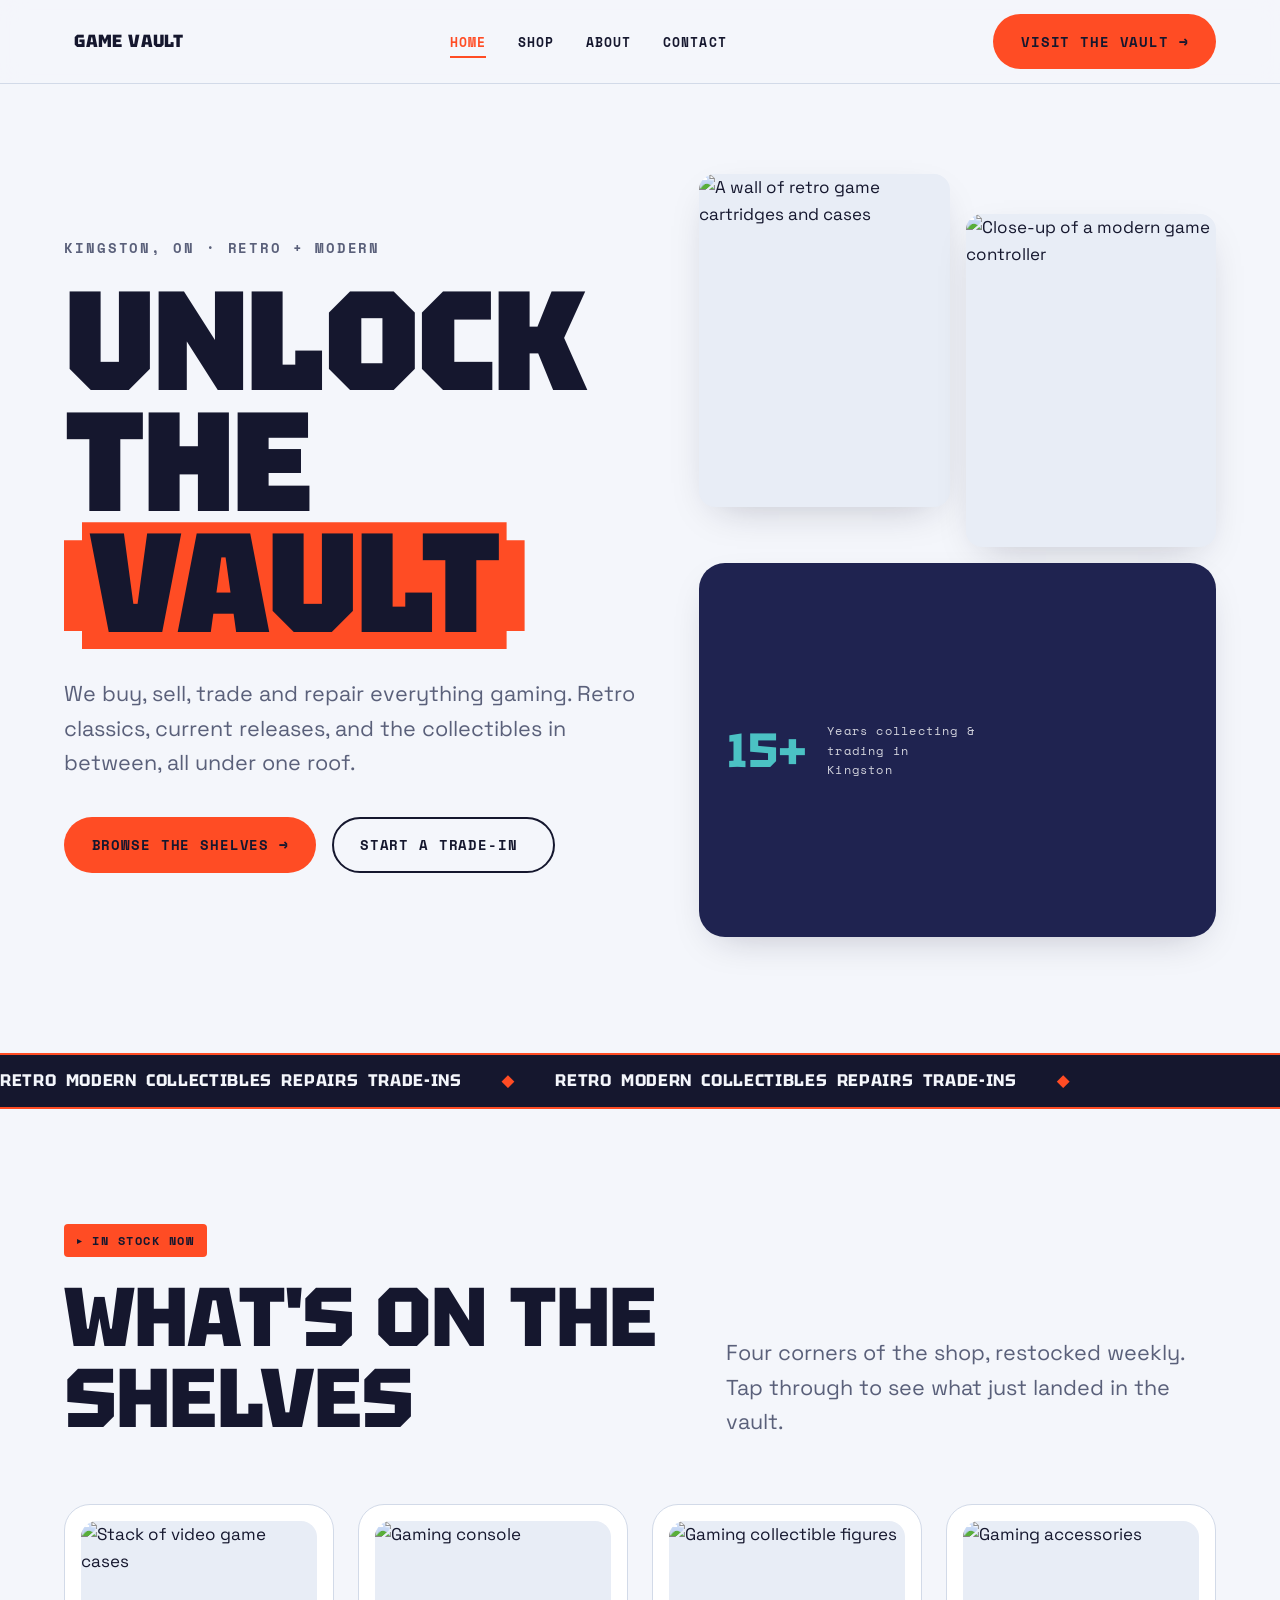
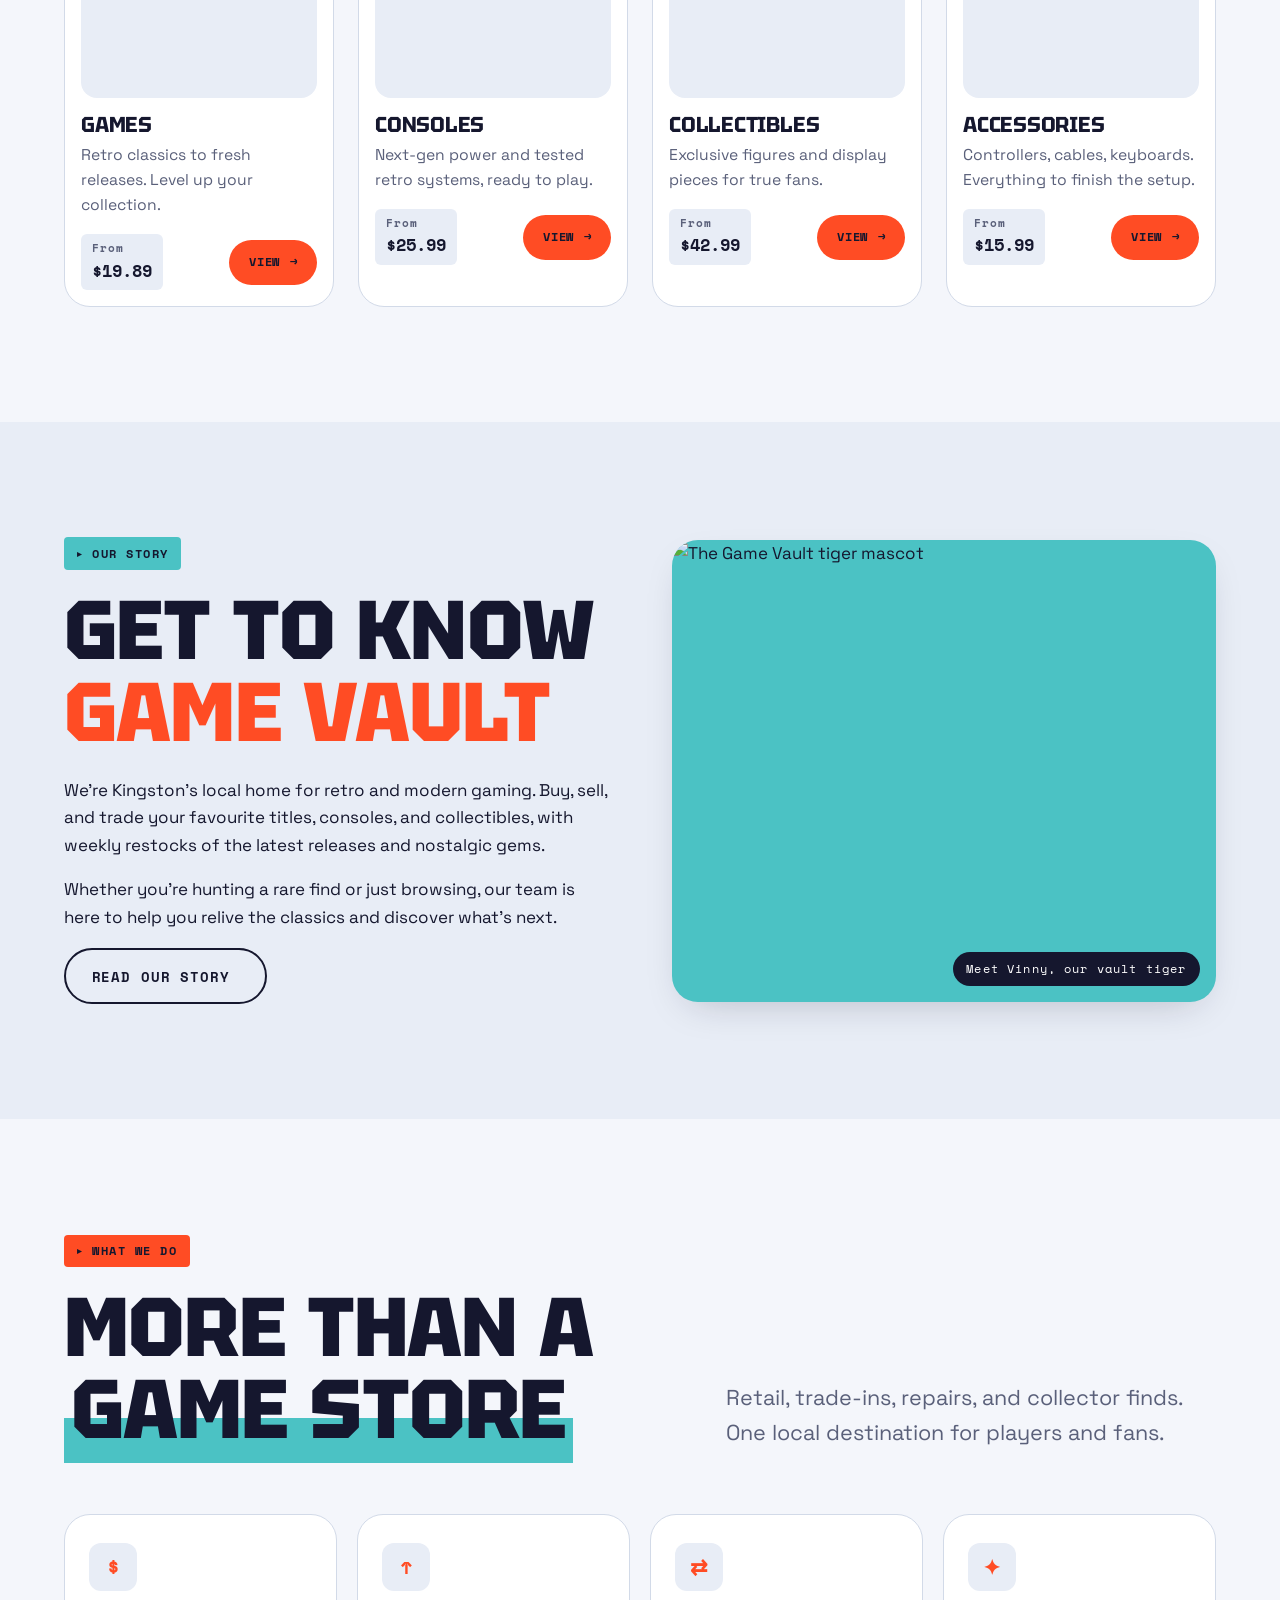
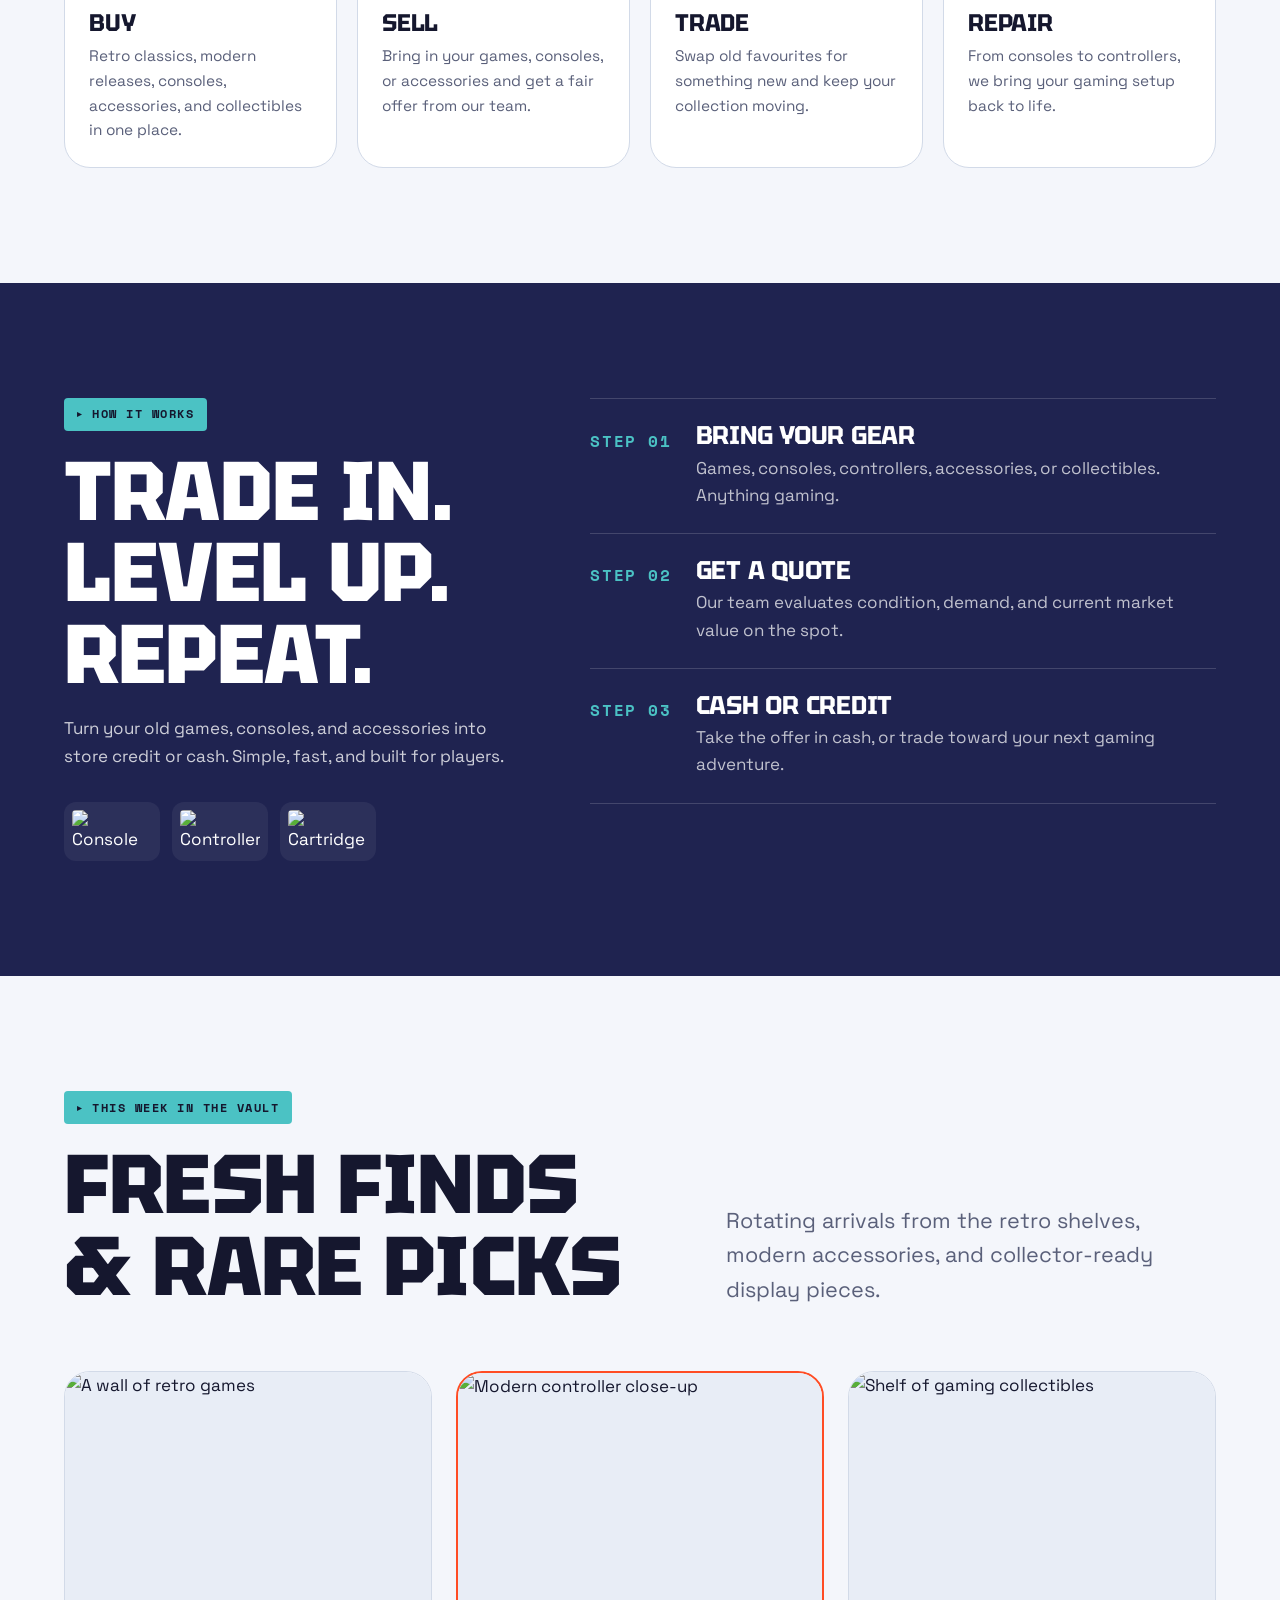
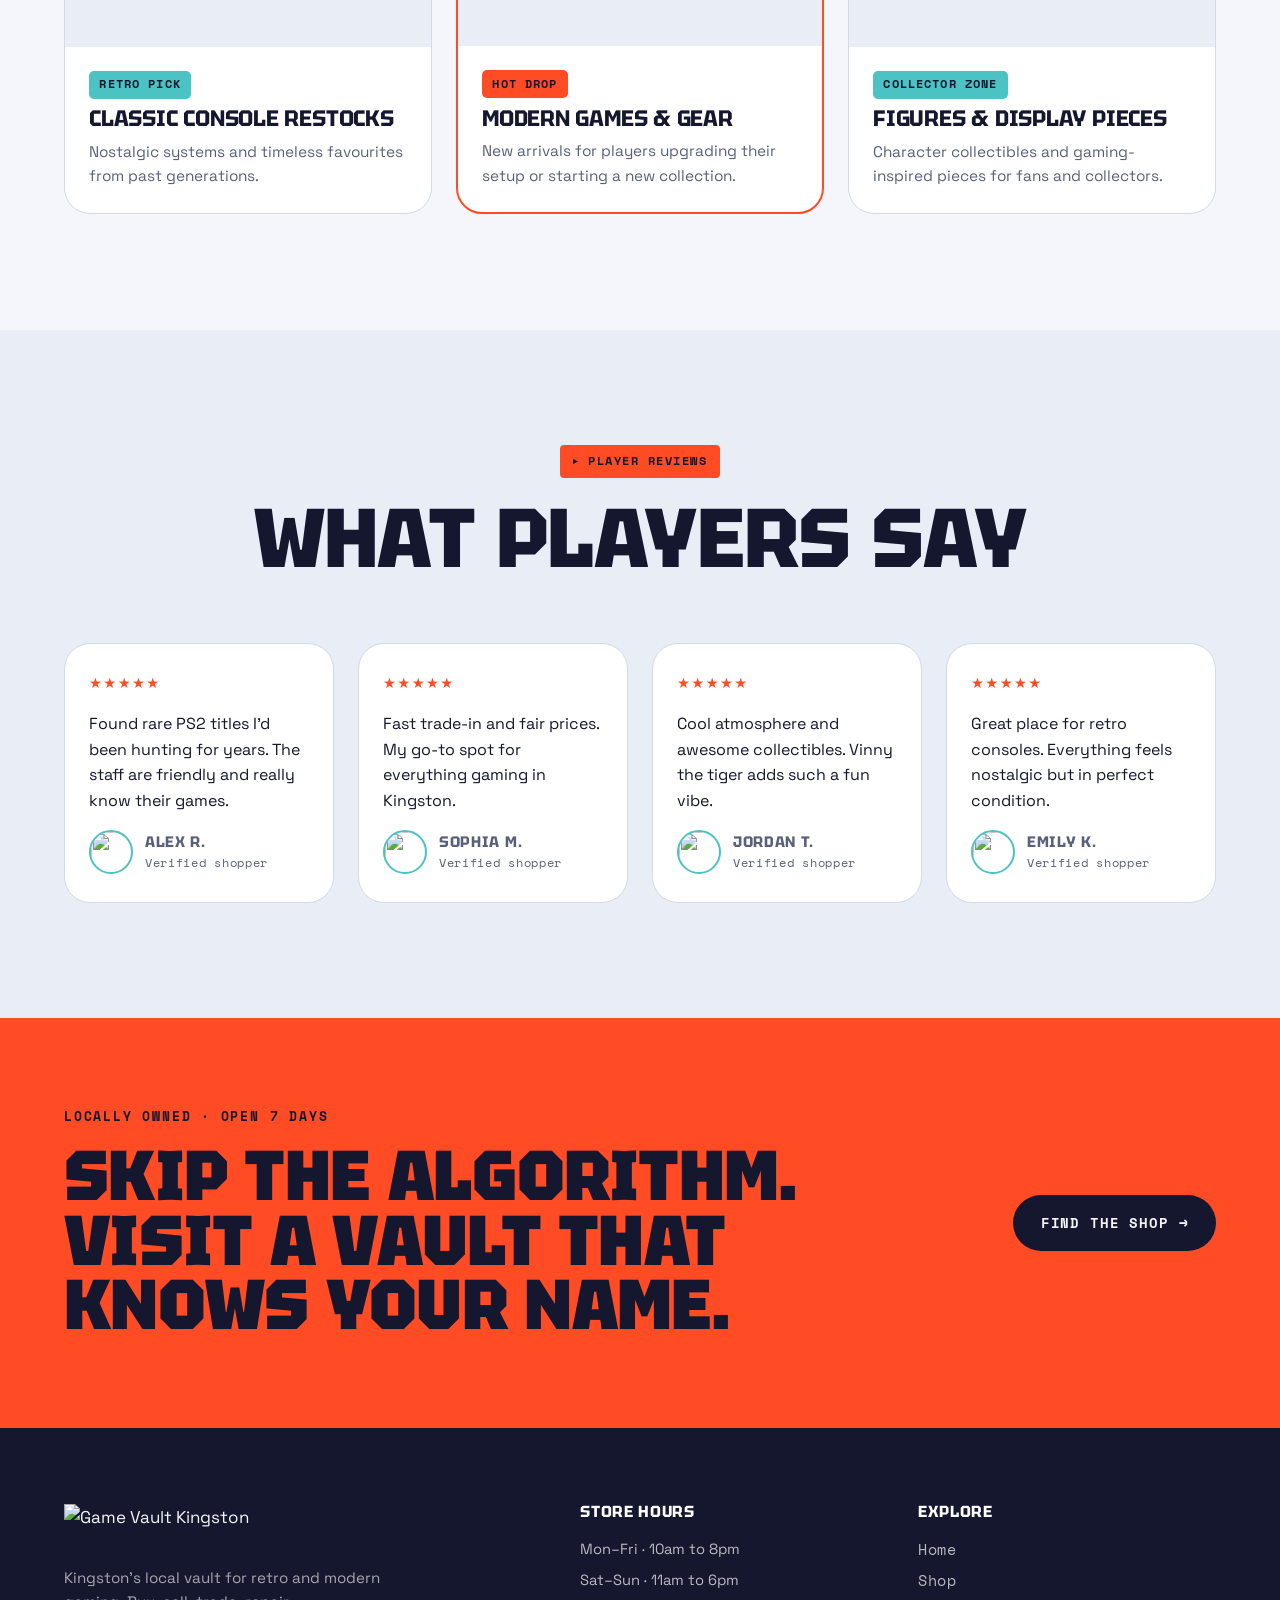
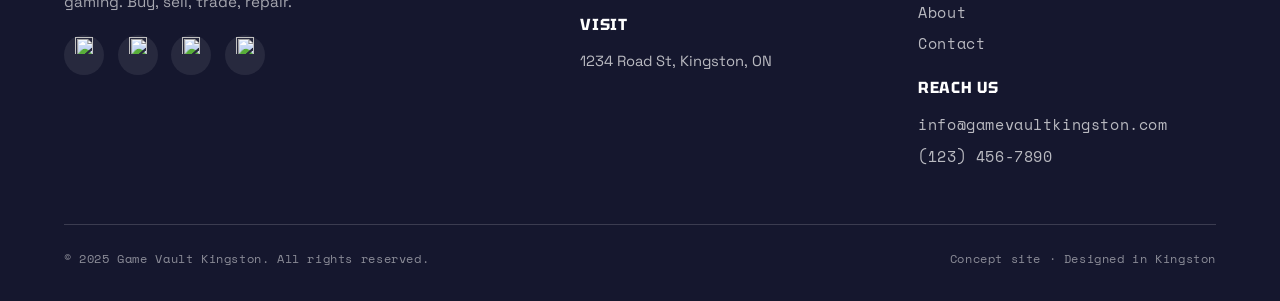
==== index.html @ c0db1a30 "Add files via upload" ====
<!DOCTYPE html>
<html lang="en">

<head>
  <meta charset="UTF-8">
  <meta name="viewport" content="width=device-width, initial-scale=1.0">
  <title>Game Vault Kingston — Buy, Sell, Trade & Repair Games</title>
  <meta name="description" content="Kingston's local vault for retro and modern gaming. Buy, sell, trade and repair games, consoles, accessories and collectibles.">
  <link rel="stylesheet" href="css/styles.css">
</head>

<body>
  <a class="skip-link" href="#main">Skip to content</a>

  <!-- ============================ HEADER ============================ -->
  <header class="site-header">
    <div class="shell site-header__inner">
      <a class="brand" href="index.html" aria-label="Game Vault Kingston home">
        <img src="img/logo-dark.png" alt="">
        <span class="brand__type">Game Vault</span>
      </a>

      <nav class="nav" id="nav-menu" aria-label="Primary">
        <ul>
          <li><a href="index.html" aria-current="page">Home</a></li>
          <li><a href="shop.html">Shop</a></li>
          <li><a href="about.html">About</a></li>
          <li><a href="contact.html">Contact</a></li>
        </ul>
      </nav>

      <a href="shop.html" class="btn header-cta">Visit the vault</a>

      <button class="menu-btn" id="menu-btn" aria-expanded="false" aria-controls="nav-menu" aria-label="Open menu">
        <span></span><span></span><span></span>
      </button>
    </div>
  </header>

  <main id="main">
    <!-- ============================ HERO ============================ -->
    <section class="hero">
      <div class="shell hero__grid">
        <div class="hero__copy">
          <p class="hero__eyebrow">Kingston, ON · Retro + Modern</p>
          <h1>
            Unlock the
            <span class="line2"><span class="hero__vault">Vault</span></span>
          </h1>
          <p class="lede">We buy, sell, trade and repair everything gaming. Retro classics, current releases, and the collectibles in between, all under one roof.</p>
          <div class="hero__actions">
            <a href="shop.html" class="btn">Browse the shelves</a>
            <a href="#trade" class="btn btn--ghost">Start a trade-in</a>
          </div>
        </div>

        <div class="hero__art">
          <figure><img src="img/hero-1.jpg" alt="A wall of retro game cartridges and cases"></figure>
          <figure><img src="img/hero-2.jpg" alt="Close-up of a modern game controller"></figure>
          <figure class="stat">
            <b>15+</b>
            <span>Years collecting &amp; trading in Kingston</span>
          </figure>
        </div>
      </div>
    </section>

    <!-- ============================ RIBBON ============================ -->
    <div class="ribbon" aria-hidden="true">
      <div class="ribbon__track">
        <span>Retro&nbsp;&nbsp;Modern&nbsp;&nbsp;Collectibles&nbsp;&nbsp;Repairs&nbsp;&nbsp;Trade-ins</span>
        <span>Retro&nbsp;&nbsp;Modern&nbsp;&nbsp;Collectibles&nbsp;&nbsp;Repairs&nbsp;&nbsp;Trade-ins</span>
      </div>
    </div>

    <!-- ============================ PRODUCTS ============================ -->
    <section class="section">
      <div class="shell">
        <div class="sec-head sec-head--split reveal">
          <div>
            <span class="tag">In stock now</span>
            <h2>What's on the shelves</h2>
          </div>
          <p class="lede">Four corners of the shop, restocked weekly. Tap through to see what just landed in the vault.</p>
        </div>

        <div class="product-grid">
          <article class="card reveal">
            <div class="card__media"><img src="img/product-1.jpg" alt="Stack of video game cases"></div>
            <h3>Games</h3>
            <p>Retro classics to fresh releases. Level up your collection.</p>
            <div class="card__foot">
              <span class="price"><span class="from">From</span>$19.89</span>
              <a href="shop.html" class="btn">View</a>
            </div>
          </article>

          <article class="card reveal">
            <div class="card__media"><img src="img/product-2.jpg" alt="Gaming console"></div>
            <h3>Consoles</h3>
            <p>Next-gen power and tested retro systems, ready to play.</p>
            <div class="card__foot">
              <span class="price"><span class="from">From</span>$25.99</span>
              <a href="shop.html" class="btn">View</a>
            </div>
          </article>

          <article class="card reveal">
            <div class="card__media"><img src="img/product-3.jpg" alt="Gaming collectible figures"></div>
            <h3>Collectibles</h3>
            <p>Exclusive figures and display pieces for true fans.</p>
            <div class="card__foot">
              <span class="price"><span class="from">From</span>$42.99</span>
              <a href="shop.html" class="btn">View</a>
            </div>
          </article>

          <article class="card reveal">
            <div class="card__media"><img src="img/product-4.jpg" alt="Gaming accessories"></div>
            <h3>Accessories</h3>
            <p>Controllers, cables, keyboards. Everything to finish the setup.</p>
            <div class="card__foot">
              <span class="price"><span class="from">From</span>$15.99</span>
              <a href="shop.html" class="btn">View</a>
            </div>
          </article>
        </div>
      </div>
    </section>

    <!-- ============================ ABOUT ============================ -->
    <section class="section section--paper2">
      <div class="shell about__grid">
        <div class="about__body reveal">
          <span class="tag tag--cyan">Our story</span>
          <h2>Get to know <span class="accent">Game Vault</span></h2>
          <p>We're Kingston's local home for retro and modern gaming. Buy, sell, and trade your favourite titles, consoles, and collectibles, with weekly restocks of the latest releases and nostalgic gems.</p>
          <p>Whether you're hunting a rare find or just browsing, our team is here to help you relive the classics and discover what's next.</p>
          <a href="about.html" class="btn btn--ghost">Read our story</a>
        </div>
        <figure class="about__media reveal">
          <img src="img/mascot.jpg" alt="The Game Vault tiger mascot">
          <figcaption class="about__badge">Meet Vinny, our vault tiger</figcaption>
        </figure>
      </div>
    </section>

    <!-- ============================ SERVICES ============================ -->
    <section class="section">
      <div class="shell">
        <div class="sec-head sec-head--split reveal">
          <div>
            <span class="tag">What we do</span>
            <h2>More than a <span class="mark">game store</span></h2>
          </div>
          <p class="lede">Retail, trade-ins, repairs, and collector finds. One local destination for players and fans.</p>
        </div>

        <div class="svc-grid">
          <article class="svc reveal"><div class="svc__mark">$</div><h3>Buy</h3><p>Retro classics, modern releases, consoles, accessories, and collectibles in one place.</p></article>
          <article class="svc reveal"><div class="svc__mark">↑</div><h3>Sell</h3><p>Bring in your games, consoles, or accessories and get a fair offer from our team.</p></article>
          <article class="svc reveal"><div class="svc__mark">⇄</div><h3>Trade</h3><p>Swap old favourites for something new and keep your collection moving.</p></article>
          <article class="svc reveal"><div class="svc__mark">✦</div><h3>Repair</h3><p>From consoles to controllers, we bring your gaming setup back to life.</p></article>
        </div>
      </div>
    </section>

    <!-- ============================ TRADE-IN PROCESS ============================ -->
    <section class="section process on-dark" id="trade">
      <div class="shell process__grid">
        <div class="process__intro reveal">
          <span class="tag">How it works</span>
          <h2>Trade in. Level up. Repeat.</h2>
          <p>Turn your old games, consoles, and accessories into store credit or cash. Simple, fast, and built for players.</p>
          <div class="process__visual">
            <img src="img/icon-console.png" alt="Console">
            <img src="img/icon-controller.png" alt="Controller">
            <img src="img/icon-cartridge.png" alt="Cartridge">
          </div>
        </div>

        <ol class="steps reveal">
          <li class="step"><span class="step__no">STEP 01</span><div><h3>Bring your gear</h3><p>Games, consoles, controllers, accessories, or collectibles. Anything gaming.</p></div></li>
          <li class="step"><span class="step__no">STEP 02</span><div><h3>Get a quote</h3><p>Our team evaluates condition, demand, and current market value on the spot.</p></div></li>
          <li class="step"><span class="step__no">STEP 03</span><div><h3>Cash or credit</h3><p>Take the offer in cash, or trade toward your next gaming adventure.</p></div></li>
        </ol>
      </div>
    </section>

    <!-- ============================ VAULT DROPS ============================ -->
    <section class="section">
      <div class="shell">
        <div class="sec-head sec-head--split reveal">
          <div>
            <span class="tag tag--cyan">This week in the vault</span>
            <h2>Fresh finds &amp; rare picks</h2>
          </div>
          <p class="lede">Rotating arrivals from the retro shelves, modern accessories, and collector-ready display pieces.</p>
        </div>

        <div class="drops">
          <article class="drop reveal">
            <div class="drop__media"><img src="img/drop-retro.jpg" alt="A wall of retro games"></div>
            <div class="drop__body"><span class="drop__label">Retro pick</span><h3>Classic console restocks</h3><p>Nostalgic systems and timeless favourites from past generations.</p></div>
          </article>
          <article class="drop drop--featured reveal">
            <div class="drop__media"><img src="img/drop-modern.jpg" alt="Modern controller close-up"></div>
            <div class="drop__body"><span class="drop__label">Hot drop</span><h3>Modern games &amp; gear</h3><p>New arrivals for players upgrading their setup or starting a new collection.</p></div>
          </article>
          <article class="drop reveal">
            <div class="drop__media"><img src="img/drop-collect.jpg" alt="Shelf of gaming collectibles"></div>
            <div class="drop__body"><span class="drop__label">Collector zone</span><h3>Figures &amp; display pieces</h3><p>Character collectibles and gaming-inspired pieces for fans and collectors.</p></div>
          </article>
        </div>
      </div>
    </section>

    <!-- ============================ TESTIMONIALS ============================ -->
    <section class="section section--paper2">
      <div class="shell">
        <div class="sec-head sec-head--center reveal">
          <span class="tag">Player reviews</span>
          <h2>What players say</h2>
        </div>

        <div class="quotes">
          <figure class="quote reveal">
            <div class="quote__stars" aria-label="5 out of 5 stars">★★★★★</div>
            <p>Found rare PS2 titles I'd been hunting for years. The staff are friendly and really know their games.</p>
            <figcaption class="quote__who"><img src="img/testimonials/testimonial-1.jpg" alt=""><span><b>Alex R.</b><span>Verified shopper</span></span></figcaption>
          </figure>
          <figure class="quote reveal">
            <div class="quote__stars" aria-label="5 out of 5 stars">★★★★★</div>
            <p>Fast trade-in and fair prices. My go-to spot for everything gaming in Kingston.</p>
            <figcaption class="quote__who"><img src="img/testimonials/testimonial-2.jpg" alt=""><span><b>Sophia M.</b><span>Verified shopper</span></span></figcaption>
          </figure>
          <figure class="quote reveal">
            <div class="quote__stars" aria-label="5 out of 5 stars">★★★★★</div>
            <p>Cool atmosphere and awesome collectibles. Vinny the tiger adds such a fun vibe.</p>
            <figcaption class="quote__who"><img src="img/testimonials/testimonial-3.jpg" alt=""><span><b>Jordan T.</b><span>Verified shopper</span></span></figcaption>
          </figure>
          <figure class="quote reveal">
            <div class="quote__stars" aria-label="5 out of 5 stars">★★★★★</div>
            <p>Great place for retro consoles. Everything feels nostalgic but in perfect condition.</p>
            <figcaption class="quote__who"><img src="img/testimonials/testimonial-4.jpg" alt=""><span><b>Emily K.</b><span>Verified shopper</span></span></figcaption>
          </figure>
        </div>
      </div>
    </section>

    <!-- ============================ CTA BAND ============================ -->
    <section class="cta-band">
      <div class="shell cta-band__inner reveal">
        <div>
          <p class="cta-band__meta">Locally owned · Open 7 days</p>
          <h2>Skip the algorithm. Visit a vault that knows your name.</h2>
        </div>
        <a href="contact.html" class="btn">Find the shop</a>
      </div>
    </section>
  </main>

  <!-- ============================ FOOTER ============================ -->
  <footer class="site-footer">
    <div class="shell">
      <div class="footer-grid">
        <div class="footer-brand">
          <img src="img/logo.png" alt="Game Vault Kingston">
          <p>Kingston's local vault for retro and modern gaming. Buy, sell, trade, repair.</p>
          <div class="socials">
            <a href="#" aria-label="WhatsApp"><img src="img/social media icons/social-icon-phone.png" alt=""></a>
            <a href="#" aria-label="Facebook"><img src="img/social media icons/social-icon-facebook.png" alt=""></a>
            <a href="#" aria-label="Instagram"><img src="img/social media icons/social-icon-instagram.png" alt=""></a>
            <a href="#" aria-label="Reddit"><img src="img/social media icons/social-icon-reddit.png" alt=""></a>
          </div>
        </div>

        <div class="footer-col">
          <h3>Store hours</h3>
          <p>Mon–Fri · 10am to 8pm</p>
          <p>Sat–Sun · 11am to 6pm</p>
          <h3 style="margin-top:1.5rem;">Visit</h3>
          <p>1234 Road St, Kingston, ON</p>
        </div>

        <div class="footer-col">
          <h3>Explore</h3>
          <a href="index.html">Home</a>
          <a href="shop.html">Shop</a>
          <a href="about.html">About</a>
          <a href="contact.html">Contact</a>
          <h3 style="margin-top:1.5rem;">Reach us</h3>
          <a href="mailto:info@gamevaultkingston.com">info@gamevaultkingston.com</a>
          <a href="tel:+11234567890">(123) 456-7890</a>
        </div>
      </div>

      <div class="footer-base">
        <span>© 2025 Game Vault Kingston. All rights reserved.</span>
        <span>Concept site · Designed in Kingston</span>
      </div>
    </div>
  </footer>

  <script src="js/main.js"></script>
</body>

</html>
---- css/styles.css ----
/* ============================================================
   GAME VAULT KINGSTON — Standardized Stylesheet
   Light "vault" system: bright canvas, bold brand blocks.
   Display: Tektur | Body: Space Grotesk | Data/tags: Space Mono
   ============================================================ */

@import url('https://fonts.googleapis.com/css2?family=Tektur:wght@500;600;700;800;900&family=Space+Grotesk:wght@400;500;600;700&family=Space+Mono:wght@400;700&display=swap');

/* ============================================================
   1. DESIGN TOKENS
   ============================================================ */
:root {
  /* Brand palette (light system) */
  --paper:    #F4F6FB;  /* page background, bright cool white  */
  --paper-2:  #E8EDF6;  /* alternating sections / soft cards   */
  --card:     #FFFFFF;  /* raised surfaces                     */
  --ink:      #15172E;  /* body text, near-black navy          */
  --navy:     #1F2350;  /* brand dark blue, bold blocks/footer */
  --orange:   #FF4C24;  /* brand orange, primary energy/CTA    */
  --orange-d: #E63E18;  /* orange pressed/hover                */
  --cyan:     #4BC2C4;  /* brand cyan, secondary accent        */
  --white:    #FFFFFF;
  --line:     #D2DAE8;  /* hairlines on light                  */
  --line-dk:  rgba(255,255,255,.16); /* hairlines on dark      */
  --muted:    #5A607A;  /* secondary text on light             */

  /* Type */
  --font-display: 'Tektur', system-ui, sans-serif;
  --font-body:    'Space Grotesk', system-ui, sans-serif;
  --font-mono:    'Space Mono', ui-monospace, monospace;

  /* Fluid type scale */
  --fs-hero:  clamp(3.2rem, 11vw, 9.5rem);
  --fs-h2:    clamp(2.4rem, 6.5vw, 5.5rem);
  --fs-h3:    clamp(1.35rem, 2.4vw, 2rem);
  --fs-body:  clamp(1rem, 0.5vw + 0.9rem, 1.0625rem);
  --fs-lead:  clamp(1.05rem, 1vw + 0.85rem, 1.35rem);
  --fs-tag:   0.78rem;

  /* Spacing + shape */
  --shell:    1320px;
  --gut:      clamp(1.25rem, 5vw, 4rem);
  --sec-y:    clamp(4.5rem, 9vw, 9rem);
  --r:        16px;
  --r-lg:     26px;
  --r-pill:   999px;

  /* Pixel-stepped corner: the brand "vault notch" signature */
  --notch:    18px;
  --pixel-clip: polygon(
      0 var(--notch), var(--notch) var(--notch), var(--notch) 0,
      calc(100% - var(--notch)) 0, calc(100% - var(--notch)) var(--notch), 100% var(--notch),
      100% calc(100% - var(--notch)), calc(100% - var(--notch)) calc(100% - var(--notch)),
      calc(100% - var(--notch)) 100%, var(--notch) 100%, var(--notch) calc(100% - var(--notch)),
      0 calc(100% - var(--notch)));

  --shadow:   0 14px 40px -18px rgba(21,23,46,.28);
  --shadow-hi:0 26px 60px -22px rgba(21,23,46,.38);
  --ease:     cubic-bezier(.2,.7,.2,1);
}

/* ============================================================
   2. RESET + BASE
   ============================================================ */
*,*::before,*::after { box-sizing: border-box; margin: 0; padding: 0; }

html { scroll-behavior: smooth; -webkit-text-size-adjust: 100%; }

body {
  font-family: var(--font-body);
  background: var(--paper);
  color: var(--ink);
  line-height: 1.6;
  font-size: var(--fs-body);
  -webkit-font-smoothing: antialiased;
  overflow-x: hidden;
}

img { max-width: 100%; height: auto; display: block; }

a { color: inherit; text-decoration: none; }

h1,h2,h3,h4 {
  font-family: var(--font-display);
  line-height: 0.98;
  letter-spacing: -0.01em;
  text-transform: uppercase;
  color: var(--ink);
}

ul { list-style: none; }

::selection { background: var(--orange); color: var(--white); }

/* ============================================================
   3. ACCESSIBILITY
   ============================================================ */
:focus-visible {
  outline: 3px solid var(--orange);
  outline-offset: 3px;
  border-radius: 4px;
}

.skip-link {
  position: absolute;
  left: 1rem; top: -100px;
  background: var(--ink);
  color: var(--white);
  padding: .75rem 1.25rem;
  border-radius: var(--r-pill);
  font-family: var(--font-mono);
  font-size: .8rem;
  z-index: 2000;
  transition: top .2s var(--ease);
}
.skip-link:focus { top: 1rem; }

.sr-only {
  position: absolute; width: 1px; height: 1px;
  padding: 0; margin: -1px; overflow: hidden;
  clip: rect(0,0,0,0); white-space: nowrap; border: 0;
}

@media (prefers-reduced-motion: reduce) {
  *,*::before,*::after {
    animation-duration: .001ms !important;
    animation-iteration-count: 1 !important;
    transition-duration: .001ms !important;
    scroll-behavior: auto !important;
  }
}

/* ============================================================
   4. LAYOUT PRIMITIVES
   ============================================================ */
.shell {
  width: 100%;
  max-width: var(--shell);
  margin-inline: auto;
  padding-inline: var(--gut);
}

.section { padding-block: var(--sec-y); }
.section--tight { padding-block: clamp(3rem, 6vw, 5rem); }
.section--paper2 { background: var(--paper-2); }

/* Section header row: mono tag + big headline + optional lede */
.sec-head { margin-bottom: clamp(2.5rem, 5vw, 4rem); }
.sec-head--split {
  display: grid;
  gap: 1.5rem 4rem;
  align-items: end;
}
@media (min-width: 880px) {
  .sec-head--split { grid-template-columns: 1.1fr 0.9fr; }
}
.sec-head h2 { font-size: var(--fs-h2); font-weight: 800; }
.sec-head .lede { color: var(--muted); font-size: var(--fs-lead); max-width: 46ch; }
.sec-head--center { text-align: center; }
.sec-head--center .tag, .sec-head--center .lede { margin-inline: auto; }

/* The "inventory tag" — signature eyebrow */
.tag {
  display: inline-flex;
  align-items: center;
  gap: .55rem;
  font-family: var(--font-mono);
  font-size: var(--fs-tag);
  font-weight: 700;
  letter-spacing: .12em;
  text-transform: uppercase;
  color: var(--ink);
  background: var(--orange);
  padding: .4rem .8rem;
  border-radius: 4px;
  margin-bottom: 1.25rem;
}
.tag::before { content: "▸"; font-size: .7em; }
.tag--cyan { background: var(--cyan); }
.tag--ghost {
  background: transparent;
  color: var(--muted);
  border: 1px solid var(--line);
}
.tag--ghost::before { color: var(--orange); }

/* Accent word inside a headline */
.accent { color: var(--orange); }
.mark {
  background: linear-gradient(transparent 58%, var(--cyan) 58%);
  padding-inline: .08em;
}

/* Pixel "vault notch" block */
.pixel { clip-path: var(--pixel-clip); }

/* ============================================================
   5. BUTTONS
   ============================================================ */
.btn {
  --btn-bg: var(--orange);
  --btn-fg: var(--ink);
  display: inline-flex;
  align-items: center;
  gap: .6rem;
  font-family: var(--font-mono);
  font-weight: 700;
  font-size: .9rem;
  letter-spacing: .06em;
  text-transform: uppercase;
  background: var(--btn-bg);
  color: var(--btn-fg);
  padding: .9rem 1.6rem;
  border: 2px solid transparent;
  border-radius: var(--r-pill);
  cursor: pointer;
  transition: transform .18s var(--ease), background .18s var(--ease),
              color .18s var(--ease), box-shadow .18s var(--ease);
}
.btn::after { content: "→"; transition: transform .18s var(--ease); }
.btn:hover { background: var(--ink); color: var(--paper); transform: translateY(-2px); }
.btn:hover::after { transform: translateX(4px); }

.btn--cyan { --btn-bg: var(--cyan); }
.btn--ghost {
  --btn-bg: transparent; --btn-fg: var(--ink);
  border-color: var(--ink);
}
.btn--ghost:hover { background: var(--ink); color: var(--paper); }
.btn--ghost::after { content: ""; }

/* on dark sections */
.on-dark .btn--ghost { --btn-fg: var(--white); border-color: rgba(255,255,255,.5); }
.on-dark .btn--ghost:hover { background: var(--white); color: var(--ink); }

/* ============================================================
   6. HEADER + NAV
   ============================================================ */
.site-header {
  position: sticky;
  top: 0;
  z-index: 1000;
  background: rgba(244,246,251,.82);
  backdrop-filter: saturate(140%) blur(12px);
  border-bottom: 1px solid var(--line);
}
.site-header__inner {
  display: flex;
  align-items: center;
  justify-content: space-between;
  gap: 1rem;
  padding-block: .85rem;
}
.brand { display: inline-flex; align-items: center; gap: .65rem; }
.brand img { height: 2.4rem; width: auto; }
.brand__type {
  font-family: var(--font-display);
  font-weight: 800;
  font-size: 1.1rem;
  letter-spacing: .02em;
  text-transform: uppercase;
  color: var(--ink);
}

.nav ul { display: flex; gap: 2rem; align-items: center; }
.nav a {
  font-family: var(--font-mono);
  font-size: .82rem;
  font-weight: 700;
  letter-spacing: .08em;
  text-transform: uppercase;
  color: var(--ink);
  position: relative;
  padding-block: .25rem;
}
.nav a::after {
  content: "";
  position: absolute; left: 0; bottom: -2px;
  width: 0; height: 2px; background: var(--orange);
  transition: width .2s var(--ease);
}
.nav a:hover::after, .nav a[aria-current="page"]::after { width: 100%; }
.nav a[aria-current="page"] { color: var(--orange); }

.header-cta { display: none; }

.menu-btn {
  display: inline-flex;
  flex-direction: column;
  gap: 5px;
  background: none; border: none; cursor: pointer;
  padding: .5rem;
}
.menu-btn span {
  width: 26px; height: 2.5px; background: var(--ink);
  border-radius: 2px; transition: transform .25s var(--ease), opacity .2s;
}
.menu-btn[aria-expanded="true"] span:nth-child(1) { transform: translateY(7.5px) rotate(45deg); }
.menu-btn[aria-expanded="true"] span:nth-child(2) { opacity: 0; }
.menu-btn[aria-expanded="true"] span:nth-child(3) { transform: translateY(-7.5px) rotate(-45deg); }

.nav {
  position: absolute;
  top: 100%; left: 0; right: 0;
  background: var(--ink);
  padding: 1.5rem var(--gut) 2rem;
  display: none;
}
.nav.is-open { display: block; }
.nav.is-open ul { flex-direction: column; gap: 1.25rem; align-items: flex-start; }
.nav.is-open a { color: var(--white); font-size: 1rem; }

@media (min-width: 940px) {
  .menu-btn { display: none; }
  .nav { position: static; display: block; background: none; padding: 0; }
  .nav ul { flex-direction: row; }
  .header-cta { display: inline-flex; }
}

/* ============================================================
   7. HERO
   ============================================================ */
.hero { position: relative; padding-block: clamp(3rem, 7vw, 6rem) var(--sec-y); }
.hero__grid { display: grid; gap: clamp(2.5rem, 5vw, 4rem); align-items: center; }
@media (min-width: 1000px) {
  .hero__grid { grid-template-columns: 1.05fr 0.95fr; }
}

.hero__eyebrow {
  font-family: var(--font-mono);
  font-size: .85rem;
  font-weight: 700;
  letter-spacing: .14em;
  text-transform: uppercase;
  color: var(--muted);
  margin-bottom: 1.25rem;
}
.hero h1 {
  font-size: var(--fs-hero);
  font-weight: 900;
  line-height: 0.86;
  letter-spacing: -0.02em;
}
.hero h1 .line2 { display: block; }
/* "VAULT" sits on an orange pixel block */
.hero__vault {
  display: inline-block;
  background: var(--orange);
  color: var(--ink);
  padding: 0 .18em .04em;
  clip-path: var(--pixel-clip);
  --notch: 12px;
}
.hero p.lede {
  margin-top: 1.75rem;
  max-width: 44ch;
  font-size: var(--fs-lead);
  color: var(--muted);
}
.hero__actions { margin-top: 2.25rem; display: flex; flex-wrap: wrap; gap: 1rem; }

/* Image cluster */
.hero__art {
  display: grid;
  grid-template-columns: 1fr 1fr;
  grid-auto-rows: 1fr;
  gap: 1rem;
}
.hero__art figure {
  overflow: hidden;
  border-radius: var(--r);
  background: var(--paper-2);
  box-shadow: var(--shadow);
}
.hero__art figure img { width: 100%; height: 100%; object-fit: cover; }
.hero__art figure:nth-child(1),
.hero__art figure:nth-child(2) { aspect-ratio: 3/4; }
.hero__art figure:nth-child(2) { margin-top: 0; }
@media (min-width: 1000px) { .hero__art figure:nth-child(2) { margin-top: 2.5rem; } }
.hero__art figure:nth-child(3) {
  grid-column: span 2;
  display: flex; align-items: center; gap: 1.25rem;
  background: var(--navy);
  color: var(--white);
  text-align: left;
  padding: 1.5rem 1.75rem;
  aspect-ratio: auto;
  border-radius: var(--r-lg);
}
.hero__art .stat b { font-family: var(--font-display); font-size: 3rem; color: var(--cyan); line-height: 1; }
.hero__art .stat span { font-family: var(--font-mono); font-size: .76rem; letter-spacing: .1em; color: rgba(255,255,255,.8); max-width: 22ch; }

/* ============================================================
   8. MARQUEE RIBBON
   ============================================================ */
.ribbon {
  background: var(--ink);
  color: var(--paper);
  overflow: hidden;
  border-block: 2px solid var(--orange);
}
.ribbon__track {
  display: flex;
  gap: 2.5rem;
  width: max-content;
  padding-block: .8rem;
  animation: scroll-x 28s linear infinite;
  font-family: var(--font-display);
  font-weight: 700;
  text-transform: uppercase;
  letter-spacing: .04em;
  font-size: 1.05rem;
}
.ribbon__track span { display: inline-flex; align-items: center; gap: 2.5rem; white-space: nowrap; }
.ribbon__track span::after { content: "◆"; color: var(--orange); }
@keyframes scroll-x { to { transform: translateX(-50%); } }
.ribbon:hover .ribbon__track { animation-play-state: paused; }

/* ============================================================
   9. PRODUCTS
   ============================================================ */
.product-grid {
  display: grid;
  grid-template-columns: 1fr;
  gap: 1.5rem;
}
@media (min-width: 620px) { .product-grid { grid-template-columns: repeat(2,1fr); } }
@media (min-width: 1024px){ .product-grid { grid-template-columns: repeat(4,1fr); } }

.card {
  background: var(--card);
  border: 1px solid var(--line);
  border-radius: var(--r-lg);
  padding: 1rem;
  transition: transform .25s var(--ease), box-shadow .25s var(--ease), border-color .25s;
}
.card:hover { transform: translateY(-6px); box-shadow: var(--shadow-hi); border-color: transparent; }
.card__media { border-radius: var(--r); overflow: hidden; aspect-ratio: 4/3; background: var(--paper-2); margin-bottom: 1rem; }
.card__media img { width: 100%; height: 100%; object-fit: cover; }
.card h3 { font-size: 1.35rem; font-weight: 700; margin-bottom: .5rem; }
.card p { color: var(--muted); font-size: .98rem; margin-bottom: 1rem; }
.card__foot { display: flex; align-items: center; justify-content: space-between; gap: 1rem; margin-top: auto; }
.price {
  font-family: var(--font-mono);
  font-weight: 700;
  font-size: 1.05rem;
  color: var(--ink);
  background: var(--paper-2);
  padding: .35rem .7rem;
  border-radius: 6px;
}
.price .from { font-size: .65em; color: var(--muted); display: block; letter-spacing: .1em; }
.card .btn { padding: .65rem 1.1rem; font-size: .78rem; }

/* ============================================================
   10. ABOUT (split)
   ============================================================ */
.about__grid { display: grid; gap: clamp(2rem, 5vw, 4rem); align-items: center; }
@media (min-width: 900px) { .about__grid { grid-template-columns: 1fr 1fr; } }
.about__body h2 { font-size: var(--fs-h2); font-weight: 800; margin-bottom: 1.5rem; }
.about__body p { color: var(--ink); margin-bottom: 1.1rem; max-width: 52ch; }
.about__media {
  position: relative;
  border-radius: var(--r-lg);
  overflow: hidden;
  background: var(--cyan);
  box-shadow: var(--shadow);
}
.about__media img { width: 100%; aspect-ratio: 4/3.4; object-fit: cover; }
.about__badge {
  position: absolute; right: 1rem; bottom: 1rem;
  background: var(--ink); color: var(--white);
  font-family: var(--font-mono); font-size: .72rem; letter-spacing: .1em;
  padding: .5rem .85rem; border-radius: var(--r-pill);
}

/* ============================================================
   11. SERVICES (Buy / Sell / Trade / Repair) — a SET, no numbering
   ============================================================ */
.svc-grid { display: grid; gap: 1.25rem; grid-template-columns: 1fr; }
@media (min-width: 620px) { .svc-grid { grid-template-columns: repeat(2,1fr); } }
@media (min-width: 1024px){ .svc-grid { grid-template-columns: repeat(4,1fr); } }
.svc {
  background: var(--card);
  border: 1px solid var(--line);
  border-radius: var(--r-lg);
  padding: 1.75rem 1.5rem 1.5rem;
  transition: transform .25s var(--ease), background .25s, color .25s;
}
.svc:hover { transform: translateY(-6px); background: var(--ink); color: var(--paper); border-color: transparent; }
.svc:hover p { color: rgba(255,255,255,.75); }
.svc:hover .svc__mark { background: var(--orange); color: var(--ink); }
.svc__mark {
  width: 3rem; height: 3rem; display: grid; place-items: center;
  border-radius: 12px; background: var(--paper-2); color: var(--orange);
  font-family: var(--font-mono); font-weight: 700; font-size: 1.3rem;
  margin-bottom: 1.25rem; transition: background .25s, color .25s;
}
.svc h3 { font-size: 1.5rem; font-weight: 700; margin-bottom: .6rem; }
.svc p { color: var(--muted); font-size: .96rem; }

/* ============================================================
   12. TRADE-IN PROCESS — a real SEQUENCE, numbering earned
   ============================================================ */
.process { background: var(--navy); color: var(--white); }
.process .tag { background: var(--cyan); }
.process__grid { display: grid; gap: clamp(2.5rem,5vw,4.5rem); }
@media (min-width: 960px) { .process__grid { grid-template-columns: 0.85fr 1.15fr; align-items: start; } }
.process__intro h2 { color: var(--white); font-size: var(--fs-h2); font-weight: 800; margin-bottom: 1.25rem; }
.process__intro p { color: rgba(255,255,255,.78); max-width: 40ch; margin-bottom: 2rem; }
.process__visual { display: flex; gap: .75rem; flex-wrap: wrap; }
.process__visual img {
  width: clamp(64px, 9vw, 96px); height: auto; border-radius: 12px;
  background: rgba(255,255,255,.06); padding: .5rem;
}

.steps { display: grid; gap: 0; }
.step {
  display: grid;
  grid-template-columns: auto 1fr;
  gap: 1.5rem;
  padding: 1.5rem 0;
  border-top: 1px solid var(--line-dk);
}
.step:last-child { border-bottom: 1px solid var(--line-dk); }
.step__no {
  font-family: var(--font-mono);
  font-weight: 700;
  font-size: 1rem;
  color: var(--cyan);
  letter-spacing: .1em;
  padding-top: .35rem;
}
.step h3 { color: var(--white); font-size: 1.6rem; font-weight: 700; margin-bottom: .4rem; }
.step p { color: rgba(255,255,255,.72); max-width: 46ch; }

/* ============================================================
   13. VAULT DROPS (editorial cards)
   ============================================================ */
.drops { display: grid; gap: 1.5rem; grid-template-columns: 1fr; }
@media (min-width: 900px) { .drops { grid-template-columns: repeat(3,1fr); } }
.drop {
  border-radius: var(--r-lg);
  overflow: hidden;
  background: var(--card);
  border: 1px solid var(--line);
  display: flex; flex-direction: column;
  transition: transform .25s var(--ease), box-shadow .25s var(--ease);
}
.drop:hover { transform: translateY(-6px); box-shadow: var(--shadow-hi); }
.drop__media { aspect-ratio: 4/3; overflow: hidden; background: var(--paper-2); }
.drop__media img { width: 100%; height: 100%; object-fit: cover; transition: transform .4s var(--ease); }
.drop:hover .drop__media img { transform: scale(1.05); }
.drop__body { padding: 1.5rem; display: flex; flex-direction: column; gap: .6rem; }
.drop__label {
  align-self: flex-start;
  font-family: var(--font-mono); font-weight: 700; font-size: .72rem;
  letter-spacing: .1em; text-transform: uppercase;
  color: var(--ink); background: var(--cyan);
  padding: .3rem .65rem; border-radius: 5px;
}
.drop h3 { font-size: 1.4rem; font-weight: 700; }
.drop p { color: var(--muted); font-size: .96rem; }
.drop--featured { border-color: var(--orange); border-width: 2px; }
.drop--featured .drop__label { background: var(--orange); }
@media (min-width: 900px) { .drop--featured { grid-row: span 1; transform: translateY(-14px); } }

/* ============================================================
   14. TESTIMONIALS
   ============================================================ */
.quotes { display: grid; gap: 1.5rem; grid-template-columns: 1fr; }
@media (min-width: 620px) { .quotes { grid-template-columns: repeat(2,1fr); } }
@media (min-width: 1024px){ .quotes { grid-template-columns: repeat(4,1fr); } }
.quote {
  background: var(--card);
  border: 1px solid var(--line);
  border-radius: var(--r-lg);
  padding: 1.75rem 1.5rem;
  display: flex; flex-direction: column; gap: 1rem;
}
.quote__stars { color: var(--orange); letter-spacing: .1em; font-size: .9rem; }
.quote p { color: var(--ink); font-size: 1rem; }
.quote__who { display: flex; align-items: center; gap: .75rem; margin-top: auto; }
.quote__who img { width: 44px; height: 44px; border-radius: 50%; object-fit: cover; border: 2px solid var(--cyan); }
.quote__who b { display: block; font-family: var(--font-display); font-size: .95rem; text-transform: uppercase; }
.quote__who span { font-family: var(--font-mono); font-size: .72rem; color: var(--muted); letter-spacing: .06em; }

/* ============================================================
   15. CTA BAND — the boldness showpiece
   ============================================================ */
.cta-band { background: var(--orange); color: var(--ink); }
.cta-band .shell { padding-block: clamp(3.5rem, 7vw, 6rem); }
.cta-band__inner { display: grid; gap: 2rem; align-items: center; }
@media (min-width: 880px) { .cta-band__inner { grid-template-columns: 1.4fr auto; } }
.cta-band h2 { font-size: clamp(2.2rem, 5.5vw, 4.5rem); font-weight: 900; line-height: .92; }
.cta-band__meta {
  font-family: var(--font-mono); font-weight: 700; font-size: .8rem;
  letter-spacing: .14em; text-transform: uppercase; margin-bottom: 1rem;
}
.cta-band .btn { --btn-bg: var(--ink); --btn-fg: var(--paper); }
.cta-band .btn:hover { background: var(--white); color: var(--ink); }

/* ============================================================
   16. CONTACT FORM
   ============================================================ */
.contact__grid { display: grid; gap: clamp(2rem,5vw,4rem); }
@media (min-width: 900px) { .contact__grid { grid-template-columns: 0.8fr 1.2fr; align-items: start; } }
.contact__info h2 { font-size: var(--fs-h2); font-weight: 800; margin-bottom: 1.25rem; }
.contact__info p { color: var(--muted); margin-bottom: 1.5rem; max-width: 40ch; }
.contact__detail {
  display: flex; gap: .75rem; align-items: baseline;
  font-family: var(--font-mono); font-size: .9rem; padding-block: .5rem;
  border-top: 1px solid var(--line);
}
.contact__detail span:first-child { color: var(--orange); font-weight: 700; min-width: 5.5rem; letter-spacing: .08em; }

.form {
  background: var(--card);
  border: 1px solid var(--line);
  border-radius: var(--r-lg);
  padding: clamp(1.5rem, 3vw, 2.5rem);
  display: grid; gap: 1.1rem;
}
.field { display: grid; gap: .45rem; }
.field label {
  font-family: var(--font-mono); font-size: .78rem; font-weight: 700;
  letter-spacing: .08em; text-transform: uppercase; color: var(--ink);
}
.field input, .field select, .field textarea {
  width: 100%;
  font-family: var(--font-body); font-size: 1rem;
  color: var(--ink); background: var(--paper);
  border: 1.5px solid var(--line);
  border-radius: 12px;
  padding: .85rem 1rem;
  transition: border-color .2s, box-shadow .2s;
}
.field textarea { resize: vertical; min-height: 130px; }
.field input::placeholder, .field textarea::placeholder { color: var(--muted); opacity: .7; }
.field input:focus, .field select:focus, .field textarea:focus {
  outline: none; border-color: var(--orange);
  box-shadow: 0 0 0 3px rgba(255,76,36,.18);
}
.form .btn { justify-self: start; border: none; margin-top: .5rem; }

/* ============================================================
   17. PAGE HEADER (inner pages)
   ============================================================ */
.page-head { background: var(--paper-2); border-bottom: 1px solid var(--line); }
.page-head .shell { padding-block: clamp(3rem, 6vw, 5.5rem); }
.page-head h1 { font-size: clamp(2.6rem, 7vw, 6rem); font-weight: 900; }
.page-head p { color: var(--muted); font-size: var(--fs-lead); max-width: 48ch; margin-top: 1rem; }
.crumbs { font-family: var(--font-mono); font-size: .76rem; letter-spacing: .1em; color: var(--muted); margin-bottom: 1rem; text-transform: uppercase; }
.crumbs a:hover { color: var(--orange); }

/* ============================================================
   18. SHOP — catalogue list
   ============================================================ */
.filters { display: flex; flex-wrap: wrap; gap: .6rem; margin-bottom: 2.5rem; }
.chip {
  font-family: var(--font-mono); font-size: .8rem; font-weight: 700;
  letter-spacing: .06em; text-transform: uppercase;
  padding: .5rem 1rem; border-radius: var(--r-pill);
  border: 1.5px solid var(--line); background: var(--card); color: var(--ink);
  cursor: pointer; transition: all .2s var(--ease);
}
.chip[aria-pressed="true"], .chip:hover { background: var(--ink); color: var(--paper); border-color: var(--ink); }

.catalogue { border-top: 1px solid var(--line); margin-top: 2.5rem; }
.cat-row {
  display: grid; gap: .5rem 2rem; align-items: center;
  grid-template-columns: 1fr;
  padding: 1.5rem 0;
  border-bottom: 1px solid var(--line);
  transition: background .2s;
}
.cat-row:hover { background: var(--card); }
@media (min-width: 760px) {
  .cat-row { grid-template-columns: 1.4fr 1fr 1fr auto; }
}
.cat-row h3 { font-size: 1.3rem; font-weight: 700; }
.cat-meta { font-family: var(--font-mono); font-size: .8rem; color: var(--muted); }
.cat-meta b { display: block; color: var(--ink); letter-spacing: .06em; margin-bottom: .15rem; }
.cat-row .price { justify-self: start; }
@media (min-width:760px){ .cat-row .price { justify-self: end; } }

/* ============================================================
   19. ABOUT page extras — values
   ============================================================ */
.values { display: grid; gap: 1.25rem; grid-template-columns: 1fr; counter-reset: v; }
@media (min-width: 760px) { .values { grid-template-columns: repeat(3,1fr); } }
.value {
  border: 1px solid var(--line); border-radius: var(--r-lg);
  background: var(--card); padding: 1.75rem 1.5rem;
}
.value .tag { margin-bottom: 1rem; }
.value h3 { font-size: 1.4rem; font-weight: 700; margin-bottom: .6rem; }
.value p { color: var(--muted); font-size: .96rem; }

/* ============================================================
   20. FOOTER
   ============================================================ */
.site-footer { background: var(--ink); color: var(--paper); padding-block: clamp(3.5rem,6vw,5rem) 2rem; }
.footer-grid { display: grid; gap: 2.5rem; grid-template-columns: 1fr; }
@media (min-width: 760px) { .footer-grid { grid-template-columns: 1.6fr 1fr 1fr; } }
.footer-brand img { height: 2.6rem; width: auto; margin-bottom: 1.25rem; }
.footer-brand p { color: rgba(255,255,255,.62); max-width: 34ch; font-size: .95rem; }
.footer-col h3 { font-size: 1rem; color: var(--white); margin-bottom: 1.1rem; letter-spacing: .04em; }
.footer-col p, .footer-col a { color: rgba(255,255,255,.7); font-size: .92rem; display: block; margin-bottom: .5rem; }
.footer-col a { font-family: var(--font-mono); letter-spacing: .04em; transition: color .2s; }
.footer-col a:hover { color: var(--orange); }
.socials { display: flex; gap: .85rem; margin-top: 1.25rem; }
.socials a {
  width: 40px; height: 40px; border-radius: 50%;
  display: grid; place-items: center;
  background: rgba(255,255,255,.08);
  transition: background .2s, transform .2s;
}
.socials a:hover { background: var(--orange); transform: translateY(-3px); }
.socials img { width: 18px; height: 18px; }
.footer-base {
  margin-top: 3rem; padding-top: 1.5rem;
  border-top: 1px solid var(--line-dk);
  display: flex; flex-wrap: wrap; gap: 1rem; justify-content: space-between;
  font-family: var(--font-mono); font-size: .76rem; color: rgba(255,255,255,.5);
  letter-spacing: .05em;
}

/* ============================================================
   21. SCROLL REVEAL (progressive, no-JS safe)
   ============================================================ */
.reveal { opacity: 0; transform: translateY(22px); transition: opacity .6s var(--ease), transform .6s var(--ease); }
.reveal.in { opacity: 1; transform: none; }
@media (prefers-reduced-motion: reduce) { .reveal { opacity: 1; transform: none; } }
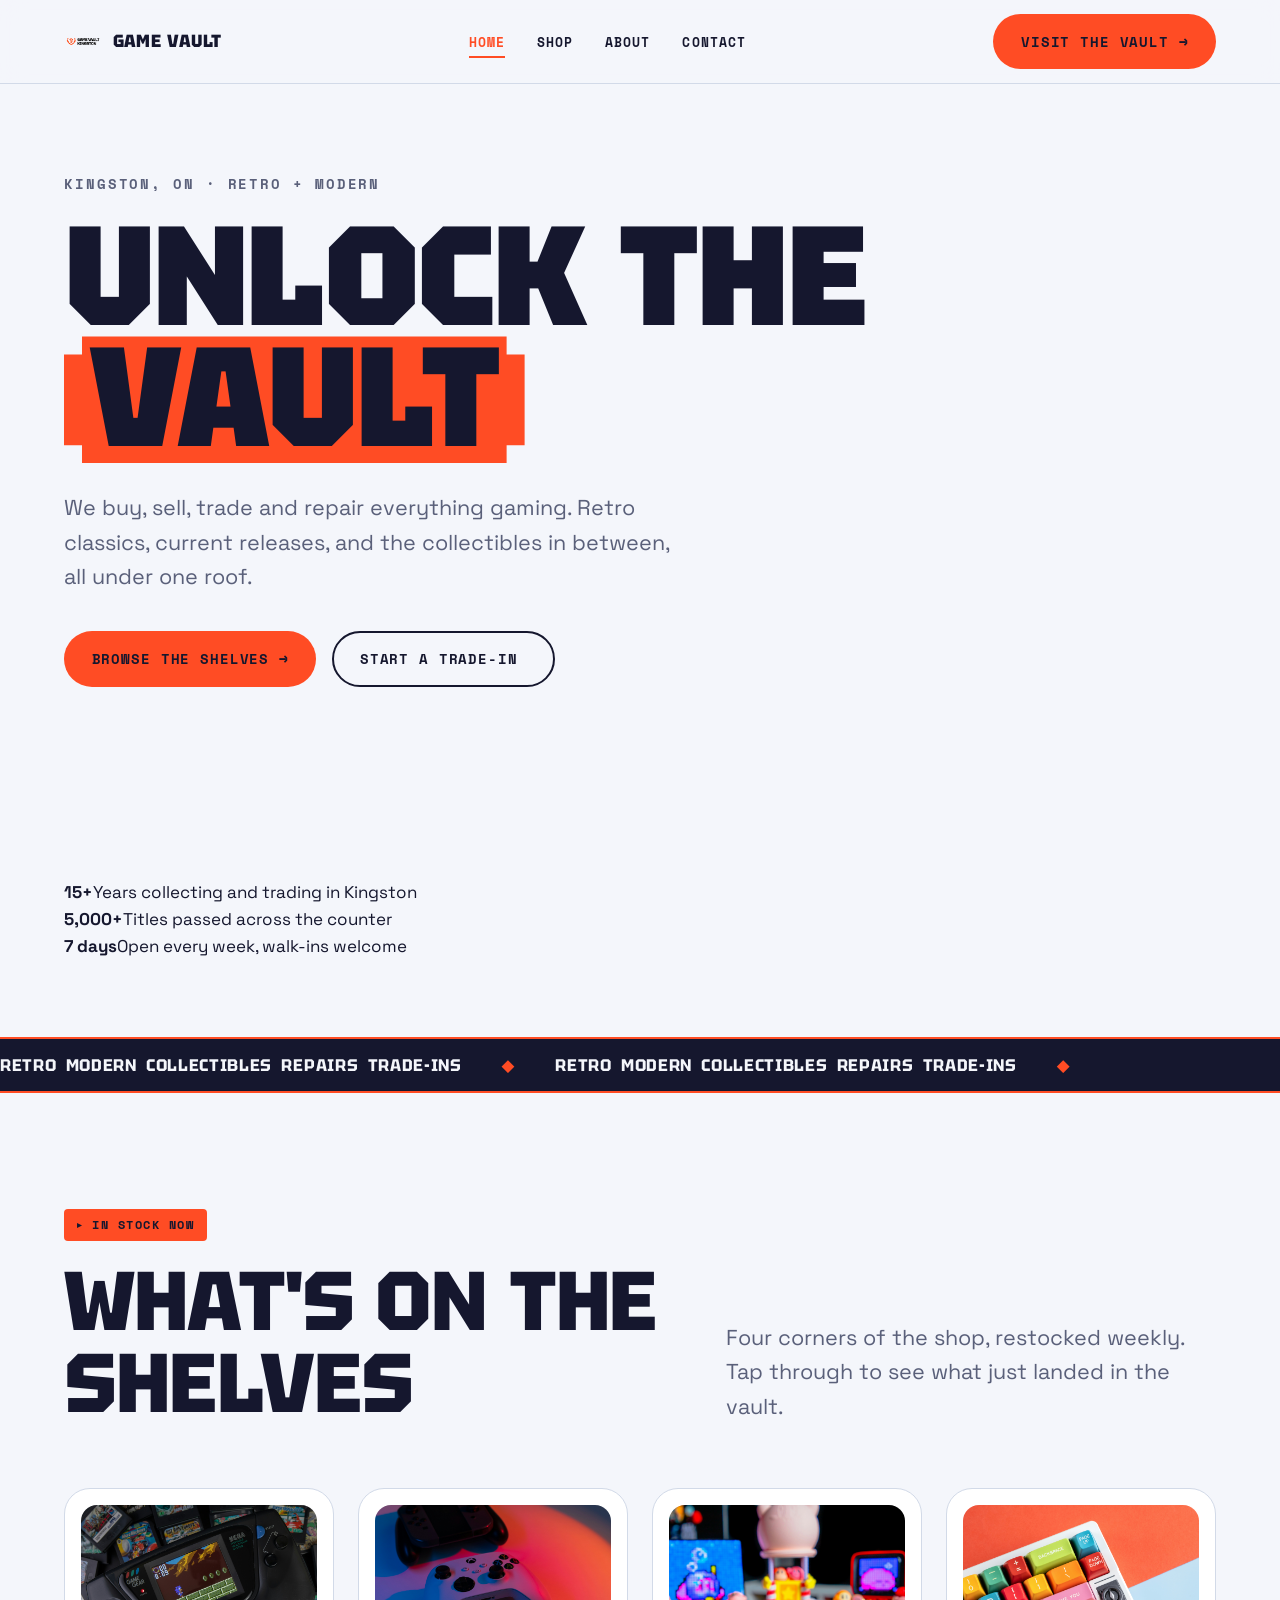
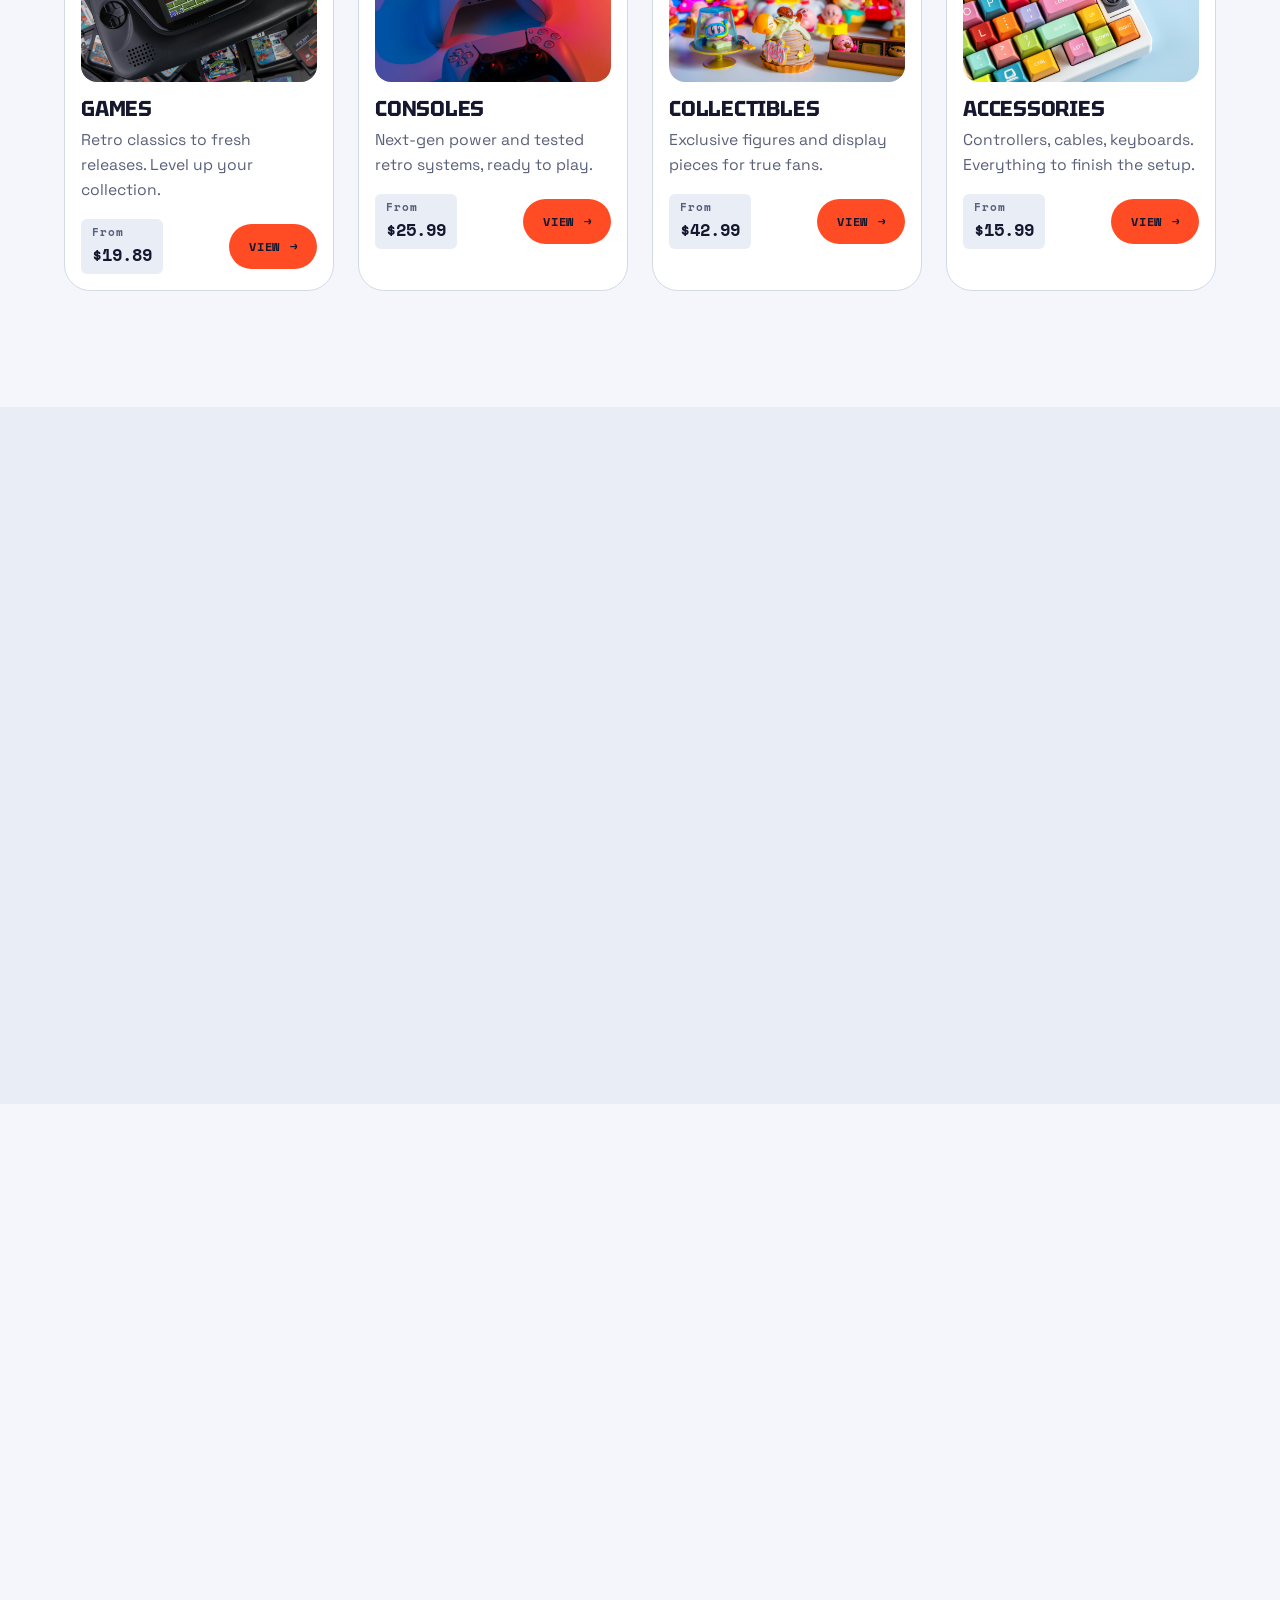
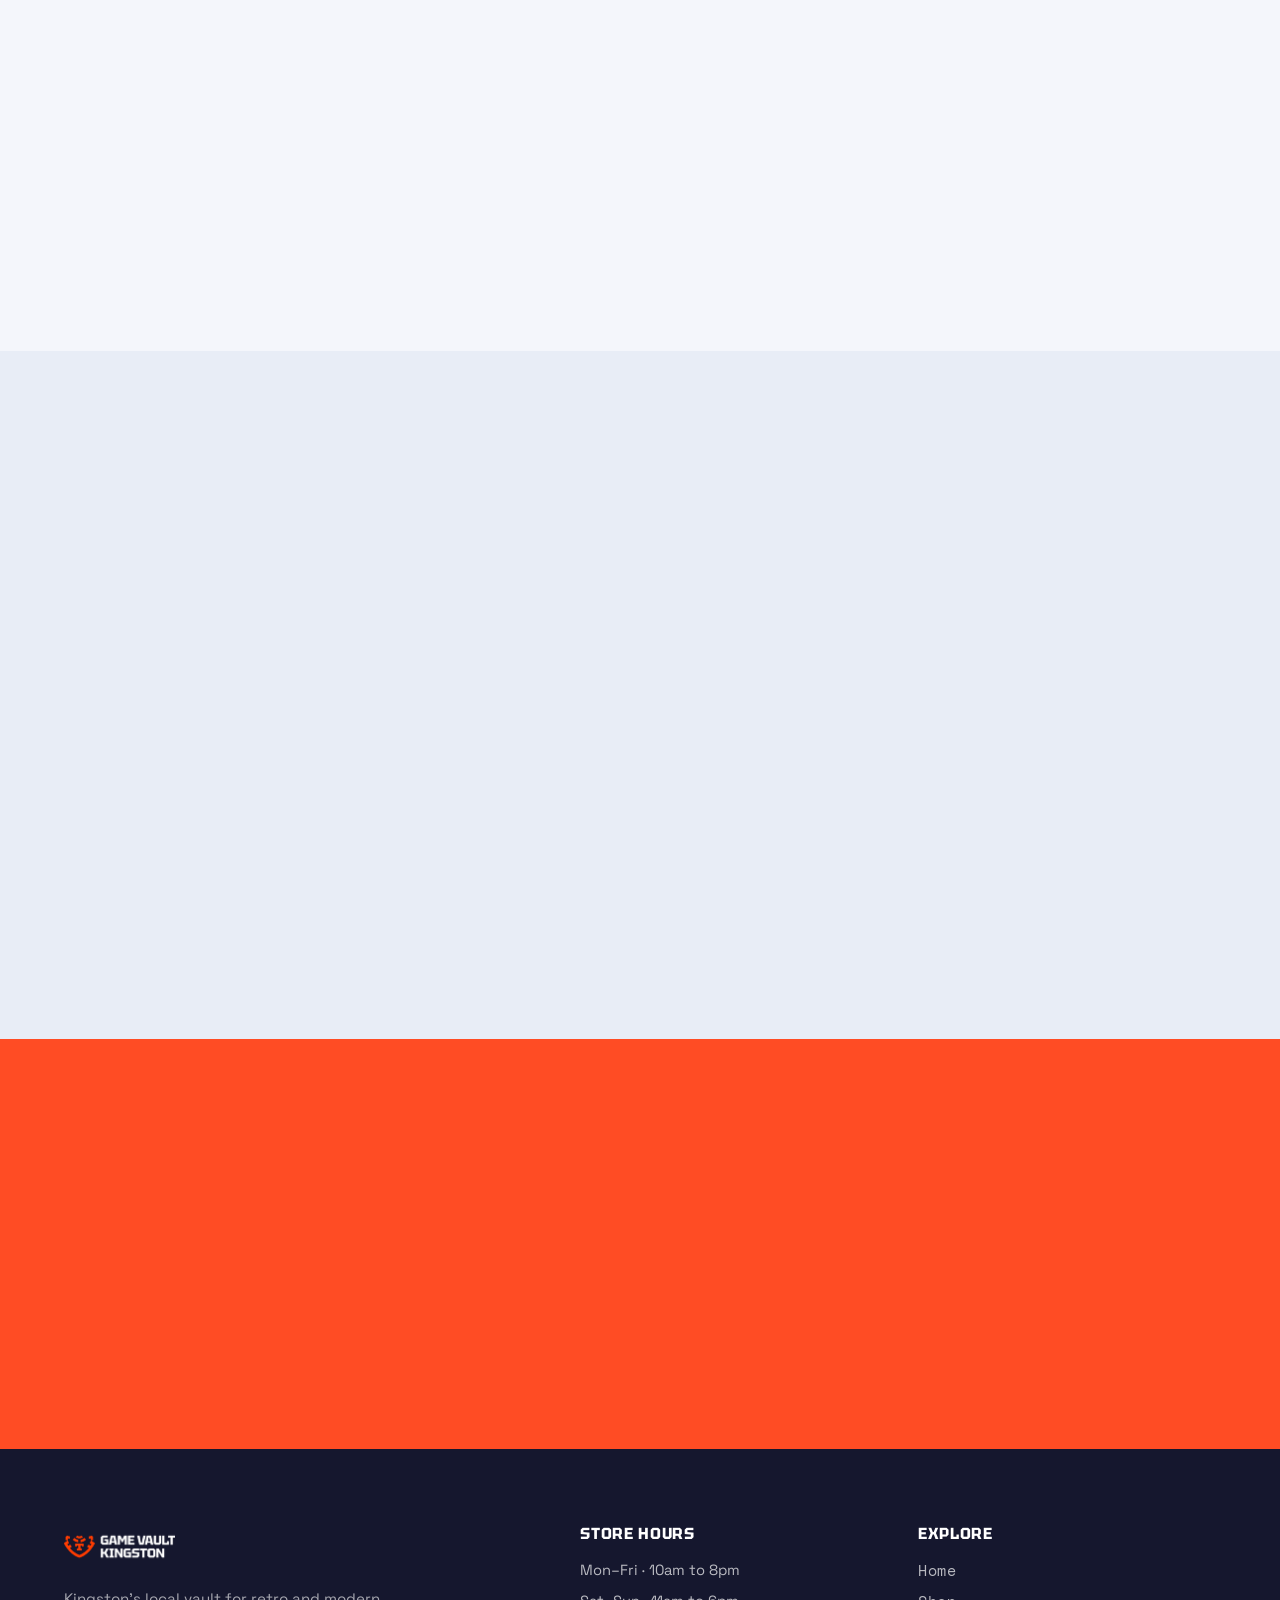
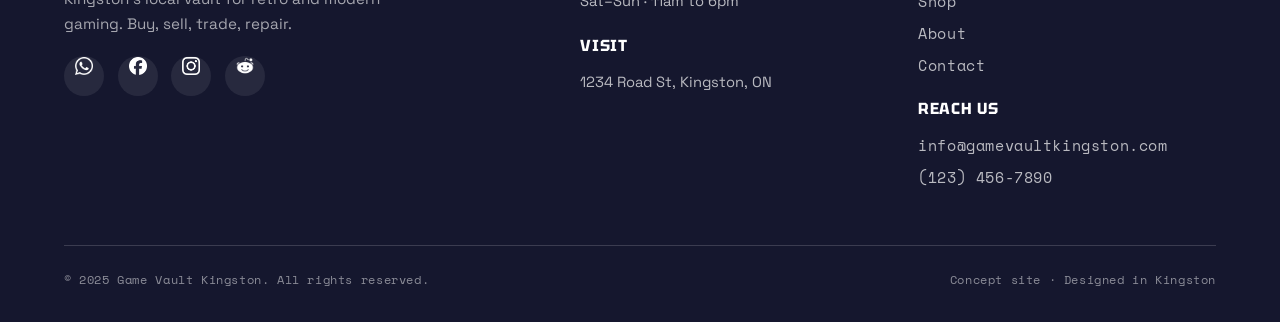
==== commit e64254ae: "Update index.html" ====
--- a/index.html
+++ b/index.html
@@ -40,7 +40,11 @@
   <main id="main">
     <!-- ============================ HERO ============================ -->
     <section class="hero">
-      <div class="shell hero__grid">
+      <div class="hero__bg" aria-hidden="true">
+        <div class="hero__slide" style="background-image:url('img/hero-1.jpg')"></div>
+        <div class="hero__slide" style="background-image:url('img/hero-2.jpg')"></div>
+      </div>
+      <div class="shell hero__inner">
         <div class="hero__copy">
           <p class="hero__eyebrow">Kingston, ON · Retro + Modern</p>
           <h1>
@@ -53,15 +57,15 @@
             <a href="#trade" class="btn btn--ghost">Start a trade-in</a>
           </div>
         </div>
-
-        <div class="hero__art">
-          <figure><img src="img/hero-1.jpg" alt="A wall of retro game cartridges and cases"></figure>
-          <figure><img src="img/hero-2.jpg" alt="Close-up of a modern game controller"></figure>
-          <figure class="stat">
-            <b>15+</b>
-            <span>Years collecting &amp; trading in Kingston</span>
-          </figure>
-        </div>
+      </div>
+    </section>
+
+    <!-- ============================ STATS ============================ -->
+    <section class="section section--tight stats">
+      <div class="shell stats__grid reveal">
+        <div class="stat-item"><b>15+</b><span>Years collecting and trading in Kingston</span></div>
+        <div class="stat-item"><b>5,000+</b><span>Titles passed across the counter</span></div>
+        <div class="stat-item"><b>7 days</b><span>Open every week, walk-ins welcome</span></div>
       </div>
     </section>
 
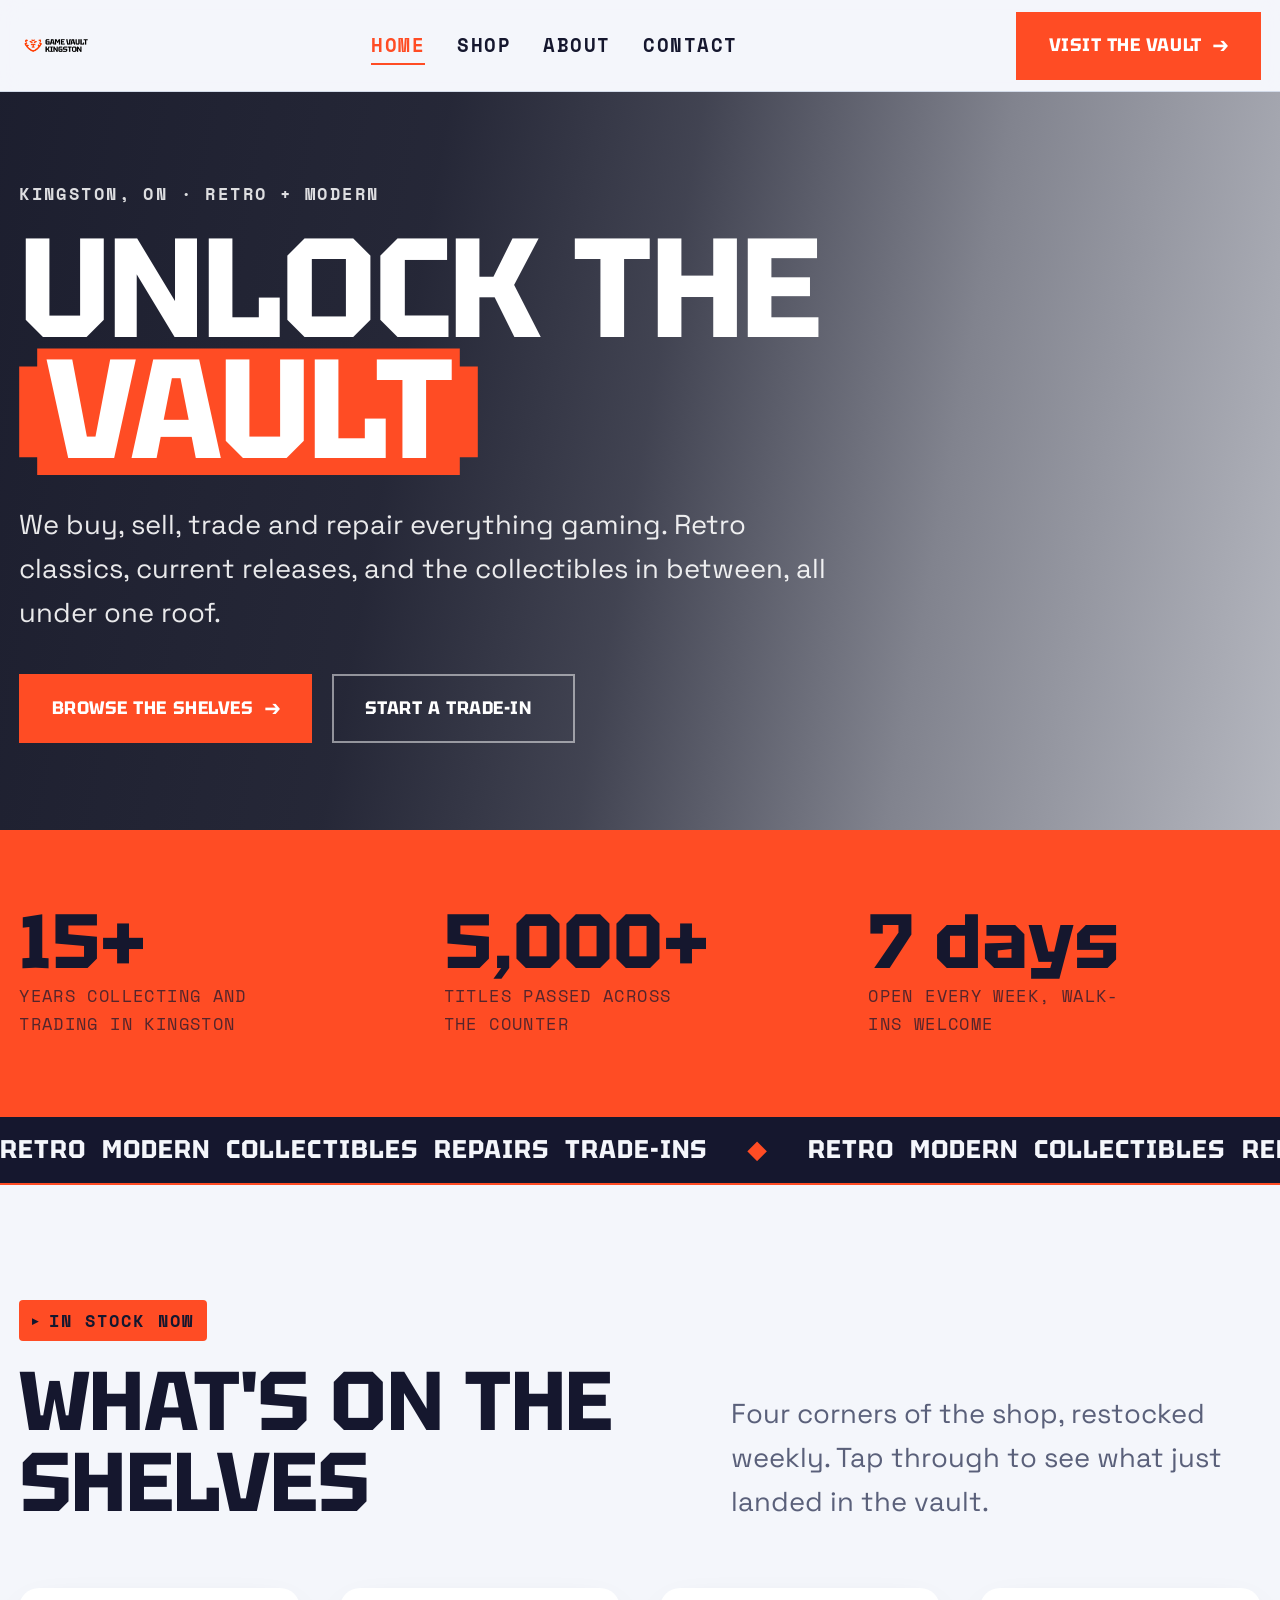
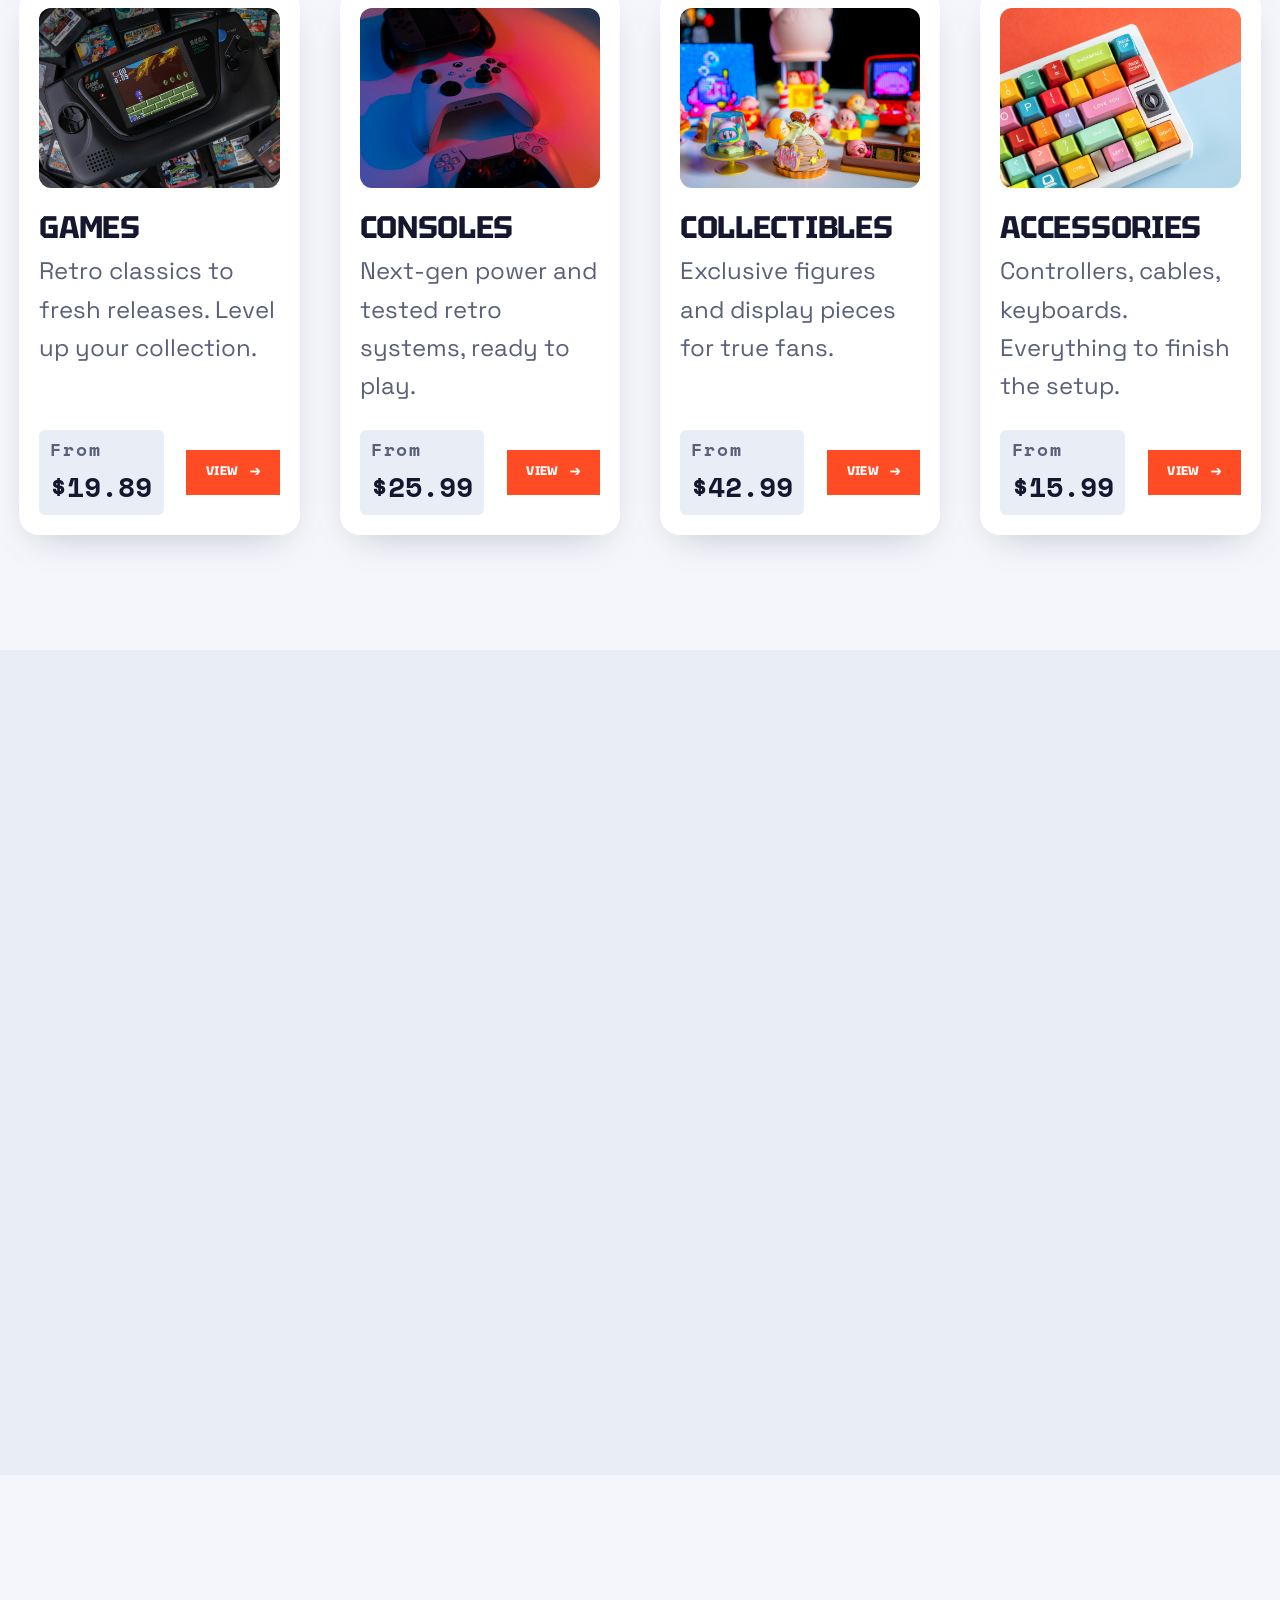
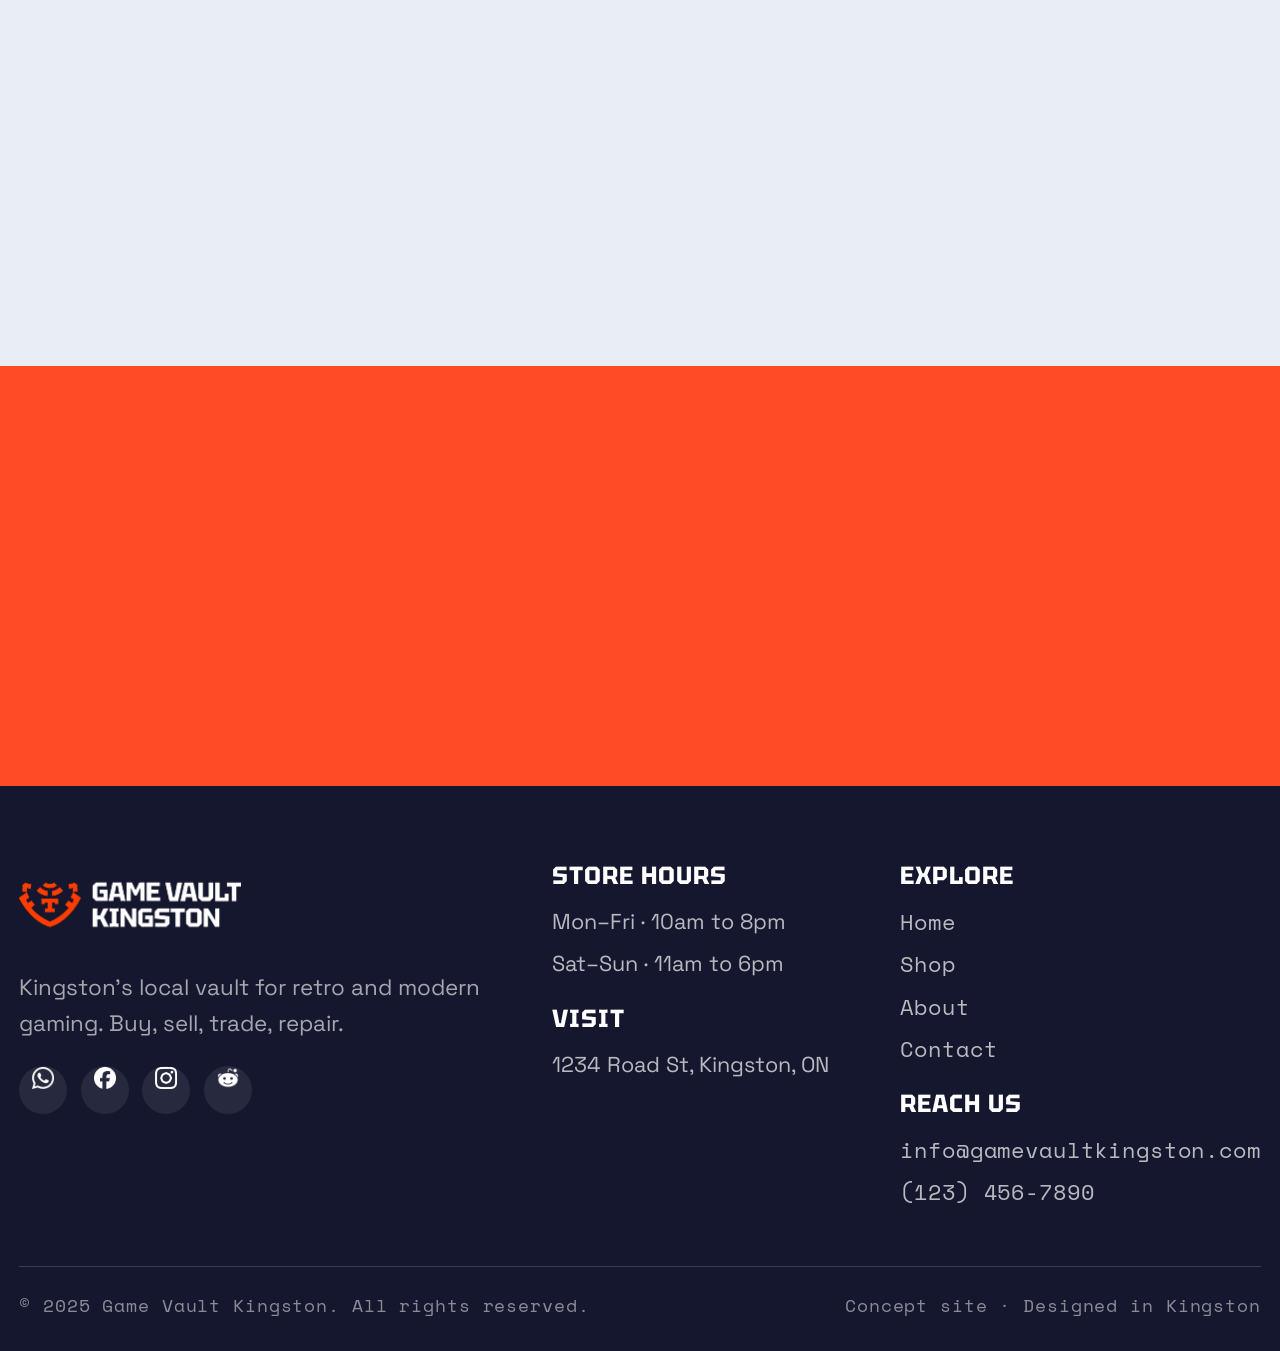
==== commit b678806f: "Update index.html" ====
--- a/index.html
+++ b/index.html
@@ -17,7 +17,6 @@
     <div class="shell site-header__inner">
       <a class="brand" href="index.html" aria-label="Game Vault Kingston home">
         <img src="img/logo-dark.png" alt="">
-        <span class="brand__type">Game Vault</span>
       </a>
 
       <nav class="nav" id="nav-menu" aria-label="Primary">
@@ -39,7 +38,7 @@
 
   <main id="main">
     <!-- ============================ HERO ============================ -->
-    <section class="hero">
+    <section class="hero on-dark">
       <div class="hero__bg" aria-hidden="true">
         <div class="hero__slide" style="background-image:url('img/hero-1.jpg')"></div>
         <div class="hero__slide" style="background-image:url('img/hero-2.jpg')"></div>
--- a/css/styles.css
+++ b/css/styles.css
@@ -4,7 +4,7 @@
    Display: Tektur | Body: Space Grotesk | Data/tags: Space Mono
    ============================================================ */
 
-@import url('https://fonts.googleapis.com/css2?family=Tektur:wght@500;600;700;800;900&family=Space+Grotesk:wght@400;500;600;700&family=Space+Mono:wght@400;700&display=swap');
+@import url('https://fonts.googleapis.com/css2?family=Tektur:wght@600;700&family=Space+Grotesk:wght@400;500;600;700&family=Space+Mono:wght@400;700&display=swap');
 
 /* ============================================================
    1. DESIGN TOKENS
@@ -29,20 +29,20 @@
   --font-body:    'Space Grotesk', system-ui, sans-serif;
   --font-mono:    'Space Mono', ui-monospace, monospace;
 
-  /* Fluid type scale */
+  /* Fluid type scale — mobile bounds unchanged, desktop ~+50% */
   --fs-hero:  clamp(3.2rem, 11vw, 9.5rem);
-  --fs-h2:    clamp(2.4rem, 6.5vw, 5.5rem);
-  --fs-h3:    clamp(1.35rem, 2.4vw, 2rem);
-  --fs-body:  clamp(1rem, 0.5vw + 0.9rem, 1.0625rem);
-  --fs-lead:  clamp(1.05rem, 1vw + 0.85rem, 1.35rem);
-  --fs-tag:   0.78rem;
+  --fs-h2:    clamp(2.4rem, 6.5vw, 6rem);
+  --fs-h3:    clamp(1.35rem, 1.2vw + 1rem, 2.7rem);
+  --fs-body:  clamp(1rem, 0.55vw + 0.92rem, 1.5rem);
+  --fs-lead:  clamp(1.1rem, 0.95vw + 0.95rem, 2.05rem);
+  --fs-tag:   clamp(0.85rem, 0.45vw + 0.72rem, 1.4rem);
 
   /* Spacing + shape */
-  --shell:    1320px;
-  --gut:      clamp(1.25rem, 5vw, 4rem);
+  --shell:    1640px;
+  --gut:      clamp(1rem, 1.5vw, 1.35rem);
   --sec-y:    clamp(4.5rem, 9vw, 9rem);
-  --r:        16px;
-  --r-lg:     26px;
+  --r:        14px;
+  --r-lg:     20px;
   --r-pill:   999px;
 
   /* Pixel-stepped corner: the brand "vault notch" signature */
@@ -82,6 +82,7 @@
 
 h1,h2,h3,h4 {
   font-family: var(--font-display);
+  font-weight: 700;
   line-height: 0.98;
   letter-spacing: -0.01em;
   text-transform: uppercase;
@@ -154,7 +155,7 @@
 @media (min-width: 880px) {
   .sec-head--split { grid-template-columns: 1.1fr 0.9fr; }
 }
-.sec-head h2 { font-size: var(--fs-h2); font-weight: 800; }
+.sec-head h2 { font-size: var(--fs-h2); font-weight: 700; }
 .sec-head .lede { color: var(--muted); font-size: var(--fs-lead); max-width: 46ch; }
 .sec-head--center { text-align: center; }
 .sec-head--center .tag, .sec-head--center .lede { margin-inline: auto; }
@@ -199,34 +200,34 @@
    ============================================================ */
 .btn {
   --btn-bg: var(--orange);
-  --btn-fg: var(--ink);
+  --btn-fg: var(--white);
   display: inline-flex;
   align-items: center;
-  gap: .6rem;
-  font-family: var(--font-mono);
-  font-weight: 700;
-  font-size: .9rem;
-  letter-spacing: .06em;
+  gap: .7rem;
+  font-family: var(--font-display);
+  font-weight: 700;
+  font-size: clamp(.95rem, 0.35vw + .85rem, 1.25rem);
+  letter-spacing: .03em;
   text-transform: uppercase;
   background: var(--btn-bg);
   color: var(--btn-fg);
-  padding: .9rem 1.6rem;
+  padding: clamp(.9rem, .5vw + .7rem, 1.25rem) clamp(1.5rem, 1vw + 1.1rem, 2.4rem);
   border: 2px solid transparent;
-  border-radius: var(--r-pill);
+  border-radius: 0;
   cursor: pointer;
   transition: transform .18s var(--ease), background .18s var(--ease),
               color .18s var(--ease), box-shadow .18s var(--ease);
 }
 .btn::after { content: "→"; transition: transform .18s var(--ease); }
-.btn:hover { background: var(--ink); color: var(--paper); transform: translateY(-2px); }
+.btn:hover { background: var(--ink); color: var(--white); transform: translateY(-2px); }
 .btn:hover::after { transform: translateX(4px); }
 
-.btn--cyan { --btn-bg: var(--cyan); }
+.btn--cyan { --btn-bg: var(--cyan); --btn-fg: var(--ink); }
 .btn--ghost {
   --btn-bg: transparent; --btn-fg: var(--ink);
   border-color: var(--ink);
 }
-.btn--ghost:hover { background: var(--ink); color: var(--paper); }
+.btn--ghost:hover { background: var(--ink); color: var(--white); }
 .btn--ghost::after { content: ""; }
 
 /* on dark sections */
@@ -249,13 +250,13 @@
   align-items: center;
   justify-content: space-between;
   gap: 1rem;
-  padding-block: .85rem;
+  padding-block: .55rem;
 }
 .brand { display: inline-flex; align-items: center; gap: .65rem; }
-.brand img { height: 2.4rem; width: auto; }
+.brand img { height: 4.6rem; width: auto; }
 .brand__type {
   font-family: var(--font-display);
-  font-weight: 800;
+  font-weight: 700;
   font-size: 1.1rem;
   letter-spacing: .02em;
   text-transform: uppercase;
@@ -318,77 +319,114 @@
 }
 
 /* ============================================================
-   7. HERO
-   ============================================================ */
-.hero { position: relative; padding-block: clamp(3rem, 7vw, 6rem) var(--sec-y); }
-.hero__grid { display: grid; gap: clamp(2.5rem, 5vw, 4rem); align-items: center; }
-@media (min-width: 1000px) {
-  .hero__grid { grid-template-columns: 1.05fr 0.95fr; }
-}
+   7. HERO — full-bleed background slideshow
+   ============================================================ */
+.hero {
+  position: relative;
+  display: flex;
+  align-items: center;
+  min-height: clamp(560px, 82vh, 860px);
+  overflow: hidden;
+  isolation: isolate;
+}
+/* slideshow layers */
+.hero__bg { position: absolute; inset: 0; z-index: -2; }
+.hero__slide {
+  position: absolute; inset: 0;
+  background-size: cover;
+  background-position: center;
+  opacity: 0;
+  animation: hero-fade 16s infinite;
+}
+.hero__slide:nth-child(1) { animation-delay: 0s; }
+.hero__slide:nth-child(2) { animation-delay: 8s; }
+@keyframes hero-fade {
+  0%, 42%   { opacity: 1; }
+  50%, 92%  { opacity: 0; }
+  100%      { opacity: 1; }
+}
+/* readability scrim: bright on the copy side, image breathes on the right */
+.hero::before {
+  content: "";
+  position: absolute; inset: 0; z-index: -1;
+  background: linear-gradient(100deg,
+      rgba(15,17,34,.94) 0%, rgba(15,17,34,.9) 32%,
+      rgba(15,17,34,.78) 50%, rgba(15,17,34,.5) 72%, rgba(15,17,34,.28) 100%);
+}
+@media (max-width: 760px) {
+  .hero::before { background: linear-gradient(180deg, rgba(15,17,34,.9), rgba(15,17,34,.74)); }
+}
+
+.hero__inner { width: 100%; padding-block: clamp(3rem, 7vw, 5rem); }
+.hero__copy { max-width: 60ch; }
 
 .hero__eyebrow {
   font-family: var(--font-mono);
-  font-size: .85rem;
+  font-size: var(--fs-tag);
   font-weight: 700;
   letter-spacing: .14em;
   text-transform: uppercase;
-  color: var(--muted);
+  color: rgba(255,255,255,.85);
   margin-bottom: 1.25rem;
 }
 .hero h1 {
   font-size: var(--fs-hero);
-  font-weight: 900;
+  font-weight: 700;
   line-height: 0.86;
   letter-spacing: -0.02em;
+  color: var(--white);
 }
 .hero h1 .line2 { display: block; }
 /* "VAULT" sits on an orange pixel block */
 .hero__vault {
   display: inline-block;
   background: var(--orange);
-  color: var(--ink);
+  color: var(--white);
   padding: 0 .18em .04em;
   clip-path: var(--pixel-clip);
   --notch: 12px;
 }
 .hero p.lede {
   margin-top: 1.75rem;
-  max-width: 44ch;
+  max-width: 46ch;
   font-size: var(--fs-lead);
-  color: var(--muted);
-}
-.hero__actions { margin-top: 2.25rem; display: flex; flex-wrap: wrap; gap: 1rem; }
-
-/* Image cluster */
-.hero__art {
+  color: rgba(255,255,255,.9);
+}
+.hero__actions { margin-top: 2.5rem; display: flex; flex-wrap: wrap; gap: 1.25rem; }
+
+@media (prefers-reduced-motion: reduce) {
+  .hero__slide { animation: none; }
+  .hero__slide:nth-child(2) { opacity: 0; }
+  .hero__slide:nth-child(1) { opacity: 1; }
+}
+
+/* ============================================================
+   7b. STATS BAND
+   ============================================================ */
+.stats { background: var(--orange); }
+.stats__grid {
   display: grid;
-  grid-template-columns: 1fr 1fr;
-  grid-auto-rows: 1fr;
-  gap: 1rem;
-}
-.hero__art figure {
-  overflow: hidden;
-  border-radius: var(--r);
-  background: var(--paper-2);
-  box-shadow: var(--shadow);
-}
-.hero__art figure img { width: 100%; height: 100%; object-fit: cover; }
-.hero__art figure:nth-child(1),
-.hero__art figure:nth-child(2) { aspect-ratio: 3/4; }
-.hero__art figure:nth-child(2) { margin-top: 0; }
-@media (min-width: 1000px) { .hero__art figure:nth-child(2) { margin-top: 2.5rem; } }
-.hero__art figure:nth-child(3) {
-  grid-column: span 2;
-  display: flex; align-items: center; gap: 1.25rem;
-  background: var(--navy);
-  color: var(--white);
-  text-align: left;
-  padding: 1.5rem 1.75rem;
-  aspect-ratio: auto;
-  border-radius: var(--r-lg);
-}
-.hero__art .stat b { font-family: var(--font-display); font-size: 3rem; color: var(--cyan); line-height: 1; }
-.hero__art .stat span { font-family: var(--font-mono); font-size: .76rem; letter-spacing: .1em; color: rgba(255,255,255,.8); max-width: 22ch; }
+  grid-template-columns: 1fr;
+  gap: 2rem;
+}
+@media (min-width: 700px) { .stats__grid { grid-template-columns: repeat(3,1fr); } }
+.stat-item { display: flex; flex-direction: column; gap: .4rem; }
+.stat-item b {
+  font-family: var(--font-display);
+  font-weight: 700;
+  font-size: clamp(3rem, 6vw, 5rem);
+  line-height: .9;
+  color: var(--ink);
+}
+.stat-item span {
+  font-family: var(--font-mono);
+  font-size: var(--fs-tag);
+  letter-spacing: .08em;
+  text-transform: uppercase;
+  color: var(--ink);
+  opacity: .72;
+  max-width: 26ch;
+}
 
 /* ============================================================
    8. MARQUEE RIBBON
@@ -424,21 +462,24 @@
   grid-template-columns: 1fr;
   gap: 1.5rem;
 }
-@media (min-width: 620px) { .product-grid { grid-template-columns: repeat(2,1fr); } }
-@media (min-width: 1024px){ .product-grid { grid-template-columns: repeat(4,1fr); } }
+@media (min-width: 620px) { .product-grid { grid-template-columns: repeat(2,1fr); gap: 2rem; } }
+@media (min-width: 1024px){ .product-grid { grid-template-columns: repeat(4,1fr); gap: 2.5rem; } }
 
 .card {
   background: var(--card);
-  border: 1px solid var(--line);
+  border: none;
   border-radius: var(--r-lg);
-  padding: 1rem;
-  transition: transform .25s var(--ease), box-shadow .25s var(--ease), border-color .25s;
-}
-.card:hover { transform: translateY(-6px); box-shadow: var(--shadow-hi); border-color: transparent; }
-.card__media { border-radius: var(--r); overflow: hidden; aspect-ratio: 4/3; background: var(--paper-2); margin-bottom: 1rem; }
+  padding: clamp(1.25rem, 1.5vw, 2rem);
+  box-shadow: var(--shadow);
+  display: flex;
+  flex-direction: column;
+  transition: transform .25s var(--ease), box-shadow .25s var(--ease);
+}
+.card:hover { transform: translateY(-8px); box-shadow: var(--shadow-hi); }
+.card__media { border-radius: calc(var(--r) - 2px); overflow: hidden; aspect-ratio: 4/3; background: var(--paper-2); margin-bottom: 1.5rem; }
 .card__media img { width: 100%; height: 100%; object-fit: cover; }
-.card h3 { font-size: 1.35rem; font-weight: 700; margin-bottom: .5rem; }
-.card p { color: var(--muted); font-size: .98rem; margin-bottom: 1rem; }
+.card h3 { font-size: 1.35rem; font-weight: 700; margin-bottom: .6rem; }
+.card p { color: var(--muted); font-size: .98rem; margin-bottom: 1.5rem; }
 .card__foot { display: flex; align-items: center; justify-content: space-between; gap: 1rem; margin-top: auto; }
 .price {
   font-family: var(--font-mono);
@@ -457,7 +498,7 @@
    ============================================================ */
 .about__grid { display: grid; gap: clamp(2rem, 5vw, 4rem); align-items: center; }
 @media (min-width: 900px) { .about__grid { grid-template-columns: 1fr 1fr; } }
-.about__body h2 { font-size: var(--fs-h2); font-weight: 800; margin-bottom: 1.5rem; }
+.about__body h2 { font-size: var(--fs-h2); font-weight: 700; margin-bottom: 1.5rem; }
 .about__body p { color: var(--ink); margin-bottom: 1.1rem; max-width: 52ch; }
 .about__media {
   position: relative;
@@ -478,17 +519,19 @@
    11. SERVICES (Buy / Sell / Trade / Repair) — a SET, no numbering
    ============================================================ */
 .svc-grid { display: grid; gap: 1.25rem; grid-template-columns: 1fr; }
-@media (min-width: 620px) { .svc-grid { grid-template-columns: repeat(2,1fr); } }
-@media (min-width: 1024px){ .svc-grid { grid-template-columns: repeat(4,1fr); } }
+@media (min-width: 620px) { .svc-grid { grid-template-columns: repeat(2,1fr); gap: 2rem; } }
+@media (min-width: 1024px){ .svc-grid { grid-template-columns: repeat(4,1fr); gap: 2.5rem; } }
 .svc {
   background: var(--card);
-  border: 1px solid var(--line);
+  border: none;
   border-radius: var(--r-lg);
-  padding: 1.75rem 1.5rem 1.5rem;
-  transition: transform .25s var(--ease), background .25s, color .25s;
-}
-.svc:hover { transform: translateY(-6px); background: var(--ink); color: var(--paper); border-color: transparent; }
-.svc:hover p { color: rgba(255,255,255,.75); }
+  padding: clamp(1.75rem, 2vw, 2.5rem);
+  box-shadow: var(--shadow);
+  transition: transform .25s var(--ease), background .25s, color .25s, box-shadow .25s;
+}
+.svc:hover { transform: translateY(-8px); background: var(--ink); color: var(--paper); box-shadow: var(--shadow-hi); }
+.svc:hover h3 { color: var(--white); }
+.svc:hover p { color: rgba(255,255,255,.78); }
 .svc:hover .svc__mark { background: var(--orange); color: var(--ink); }
 .svc__mark {
   width: 3rem; height: 3rem; display: grid; place-items: center;
@@ -506,12 +549,12 @@
 .process .tag { background: var(--cyan); }
 .process__grid { display: grid; gap: clamp(2.5rem,5vw,4.5rem); }
 @media (min-width: 960px) { .process__grid { grid-template-columns: 0.85fr 1.15fr; align-items: start; } }
-.process__intro h2 { color: var(--white); font-size: var(--fs-h2); font-weight: 800; margin-bottom: 1.25rem; }
+.process__intro h2 { color: var(--white); font-size: var(--fs-h2); font-weight: 700; margin-bottom: 1.25rem; }
 .process__intro p { color: rgba(255,255,255,.78); max-width: 40ch; margin-bottom: 2rem; }
-.process__visual { display: flex; gap: .75rem; flex-wrap: wrap; }
+.process__visual { display: flex; gap: 1.5rem; flex-wrap: wrap; margin-top: 2.5rem; }
 .process__visual img {
-  width: clamp(64px, 9vw, 96px); height: auto; border-radius: 12px;
-  background: rgba(255,255,255,.06); padding: .5rem;
+  width: clamp(58px, 6vw, 76px); aspect-ratio: 1; object-fit: contain; border-radius: 14px;
+  background: var(--orange); padding: 1.15rem;
 }
 
 .steps { display: grid; gap: 0; }
@@ -543,7 +586,8 @@
   border-radius: var(--r-lg);
   overflow: hidden;
   background: var(--card);
-  border: 1px solid var(--line);
+  border: none;
+  box-shadow: var(--shadow);
   display: flex; flex-direction: column;
   transition: transform .25s var(--ease), box-shadow .25s var(--ease);
 }
@@ -573,10 +617,11 @@
 @media (min-width: 1024px){ .quotes { grid-template-columns: repeat(4,1fr); } }
 .quote {
   background: var(--card);
-  border: 1px solid var(--line);
+  border: none;
+  box-shadow: var(--shadow);
   border-radius: var(--r-lg);
-  padding: 1.75rem 1.5rem;
-  display: flex; flex-direction: column; gap: 1rem;
+  padding: clamp(1.75rem, 2vw, 2.5rem);
+  display: flex; flex-direction: column; gap: 1.1rem;
 }
 .quote__stars { color: var(--orange); letter-spacing: .1em; font-size: .9rem; }
 .quote p { color: var(--ink); font-size: 1rem; }
@@ -592,7 +637,7 @@
 .cta-band .shell { padding-block: clamp(3.5rem, 7vw, 6rem); }
 .cta-band__inner { display: grid; gap: 2rem; align-items: center; }
 @media (min-width: 880px) { .cta-band__inner { grid-template-columns: 1.4fr auto; } }
-.cta-band h2 { font-size: clamp(2.2rem, 5.5vw, 4.5rem); font-weight: 900; line-height: .92; }
+.cta-band h2 { font-size: clamp(2.2rem, 5.5vw, 4.5rem); font-weight: 700; line-height: .92; }
 .cta-band__meta {
   font-family: var(--font-mono); font-weight: 700; font-size: .8rem;
   letter-spacing: .14em; text-transform: uppercase; margin-bottom: 1rem;
@@ -605,7 +650,7 @@
    ============================================================ */
 .contact__grid { display: grid; gap: clamp(2rem,5vw,4rem); }
 @media (min-width: 900px) { .contact__grid { grid-template-columns: 0.8fr 1.2fr; align-items: start; } }
-.contact__info h2 { font-size: var(--fs-h2); font-weight: 800; margin-bottom: 1.25rem; }
+.contact__info h2 { font-size: var(--fs-h2); font-weight: 700; margin-bottom: 1.25rem; }
 .contact__info p { color: var(--muted); margin-bottom: 1.5rem; max-width: 40ch; }
 .contact__detail {
   display: flex; gap: .75rem; align-items: baseline;
@@ -646,12 +691,53 @@
 /* ============================================================
    17. PAGE HEADER (inner pages)
    ============================================================ */
-.page-head { background: var(--paper-2); border-bottom: 1px solid var(--line); }
+.page-head { background: var(--ink); border-bottom: none; }
 .page-head .shell { padding-block: clamp(3rem, 6vw, 5.5rem); }
-.page-head h1 { font-size: clamp(2.6rem, 7vw, 6rem); font-weight: 900; }
-.page-head p { color: var(--muted); font-size: var(--fs-lead); max-width: 48ch; margin-top: 1rem; }
-.crumbs { font-family: var(--font-mono); font-size: .76rem; letter-spacing: .1em; color: var(--muted); margin-bottom: 1rem; text-transform: uppercase; }
+.page-head h1 { font-size: clamp(2.6rem, 7vw, 6rem); font-weight: 700; color: var(--white); }
+.page-head p { color: rgba(255,255,255,.82); font-size: var(--fs-lead); max-width: 48ch; margin-top: 1rem; }
+.crumbs { font-family: var(--font-mono); font-size: .76rem; letter-spacing: .1em; color: rgba(255,255,255,.6); margin-bottom: 1rem; text-transform: uppercase; }
 .crumbs a:hover { color: var(--orange); }
+
+/* layout: title on the left, vault readout on the right */
+.page-head__inner { display: grid; gap: 2.5rem; }
+@media (min-width: 920px) {
+  .page-head__inner { grid-template-columns: minmax(0,1fr) auto; align-items: center; gap: clamp(3rem,5vw,6rem); }
+}
+.page-head__lead { min-width: 0; }
+
+/* vault readout panel */
+.page-head__panel {
+  --notch: 14px;
+  background: rgba(255,255,255,.055);
+  clip-path: var(--pixel-clip);
+  padding: clamp(1.6rem, 2vw, 2.1rem) clamp(1.6rem, 2vw, 2.35rem);
+  width: min(360px, 100%);
+  display: flex; flex-direction: column; gap: 1.35rem;
+}
+.panel__kicker {
+  display: inline-flex; align-items: center; gap: .5rem;
+  font-family: var(--font-mono); font-weight: 700;
+  font-size: var(--fs-tag); letter-spacing: .12em; text-transform: uppercase;
+  color: var(--orange);
+}
+.panel__kicker::before { content: "▸"; font-size: .8em; }
+.panel__figure b {
+  display: block;
+  font-family: var(--font-display); font-weight: 700;
+  font-size: clamp(2.6rem, 4vw, 3.5rem); line-height: .88; color: var(--cyan);
+}
+.panel__figure span {
+  font-family: var(--font-mono); font-size: var(--fs-tag);
+  letter-spacing: .08em; text-transform: uppercase; color: rgba(255,255,255,.6);
+}
+.panel__rows { display: flex; flex-direction: column; }
+.panel__rows li {
+  display: flex; justify-content: space-between; gap: 1.5rem;
+  padding: .7rem 0; border-top: 1px solid rgba(255,255,255,.14);
+  font-family: var(--font-mono); font-size: clamp(.82rem, 0.3vw + .72rem, 1.05rem);
+}
+.panel__rows .k { color: rgba(255,255,255,.55); letter-spacing: .04em; text-transform: uppercase; }
+.panel__rows .v { color: var(--white); text-align: right; }
 
 /* ============================================================
    18. SHOP — catalogue list
@@ -690,8 +776,8 @@
 .values { display: grid; gap: 1.25rem; grid-template-columns: 1fr; counter-reset: v; }
 @media (min-width: 760px) { .values { grid-template-columns: repeat(3,1fr); } }
 .value {
-  border: 1px solid var(--line); border-radius: var(--r-lg);
-  background: var(--card); padding: 1.75rem 1.5rem;
+  border: none; border-radius: var(--r-lg); box-shadow: var(--shadow);
+  background: var(--card); padding: clamp(1.75rem, 2vw, 2.5rem);
 }
 .value .tag { margin-bottom: 1rem; }
 .value h3 { font-size: 1.4rem; font-weight: 700; margin-bottom: .6rem; }
@@ -703,21 +789,21 @@
 .site-footer { background: var(--ink); color: var(--paper); padding-block: clamp(3.5rem,6vw,5rem) 2rem; }
 .footer-grid { display: grid; gap: 2.5rem; grid-template-columns: 1fr; }
 @media (min-width: 760px) { .footer-grid { grid-template-columns: 1.6fr 1fr 1fr; } }
-.footer-brand img { height: 2.6rem; width: auto; margin-bottom: 1.25rem; }
+.footer-brand img { height: 5.2rem; width: auto; margin-bottom: 1.5rem; }
 .footer-brand p { color: rgba(255,255,255,.62); max-width: 34ch; font-size: .95rem; }
 .footer-col h3 { font-size: 1rem; color: var(--white); margin-bottom: 1.1rem; letter-spacing: .04em; }
 .footer-col p, .footer-col a { color: rgba(255,255,255,.7); font-size: .92rem; display: block; margin-bottom: .5rem; }
 .footer-col a { font-family: var(--font-mono); letter-spacing: .04em; transition: color .2s; }
 .footer-col a:hover { color: var(--orange); }
-.socials { display: flex; gap: .85rem; margin-top: 1.25rem; }
+.socials { display: flex; align-items: center; gap: .85rem; margin-top: 1.5rem; }
 .socials a {
-  width: 40px; height: 40px; border-radius: 50%;
-  display: grid; place-items: center;
+  width: 48px; height: 48px; border-radius: 50%;
+  display: flex; align-items: center; justify-content: center;
   background: rgba(255,255,255,.08);
   transition: background .2s, transform .2s;
 }
 .socials a:hover { background: var(--orange); transform: translateY(-3px); }
-.socials img { width: 18px; height: 18px; }
+.socials img { width: 22px; height: 22px; object-fit: contain; display: block; }
 .footer-base {
   margin-top: 3rem; padding-top: 1.5rem;
   border-top: 1px solid var(--line-dk);
@@ -732,3 +818,53 @@
 .reveal { opacity: 0; transform: translateY(22px); transition: opacity .6s var(--ease), transform .6s var(--ease); }
 .reveal.in { opacity: 1; transform: none; }
 @media (prefers-reduced-motion: reduce) { .reveal { opacity: 1; transform: none; } }
+
+/* ============================================================
+   22. TABLET + DESKTOP TYPE SCALE-UP
+   Mobile (<768px) keeps its sizes; everything below grows ~45-55%.
+   ============================================================ */
+@media (min-width: 768px) {
+  /* small headings */
+  .brand__type { font-size: 1.4rem; }
+  .card h3     { font-size: 1.95rem; }
+  .svc h3      { font-size: 2.15rem; }
+  .drop h3     { font-size: 2rem; }
+  .step h3     { font-size: 2.25rem; }
+  .value h3    { font-size: 2rem; }
+  .cat-row h3  { font-size: 1.85rem; }
+  .footer-col h3 { font-size: 1.55rem; }
+  .quote__who b  { font-size: 1.45rem; }
+
+  /* mono labels — larger */
+  .nav a            { font-size: 1.18rem; }
+  .price            { font-size: 1.6rem; }
+  .about__badge     { font-size: 1.1rem; }
+  .step__no         { font-size: 1.45rem; }
+  .drop__label      { font-size: 1.1rem; }
+  .quote__stars     { font-size: 1.45rem; }
+  .quote__who span  { font-size: 1.1rem; }
+  .cta-band__meta   { font-size: 1.2rem; }
+  .contact__detail  { font-size: 1.35rem; }
+  .field label      { font-size: 1.15rem; }
+  .crumbs           { font-size: 1.1rem; }
+  .chip             { font-size: 1.2rem; }
+  .cat-meta         { font-size: 1.25rem; }
+  .footer-base      { font-size: 1.1rem; }
+  .footer-col p, .footer-col a { font-size: 1.35rem; }
+  .footer-brand p   { font-size: 1.4rem; }
+  .ribbon__track    { font-size: 1.6rem; }
+
+  /* secondary paragraphs inside cards */
+  .card p, .svc p, .drop p, .quote p, .value p { font-size: 1.4rem; }
+
+  /* service marker chip */
+  .svc__mark { width: 3.75rem; height: 3.75rem; font-size: 1.7rem; }
+
+  /* form controls */
+  .field input, .field select, .field textarea { font-size: 1.3rem; padding: 1.05rem 1.2rem; }
+}
+
+@media (min-width: 1200px) {
+  .card p, .svc p, .drop p, .quote p, .value p { font-size: 1.5rem; }
+  .price { font-size: 1.75rem; }
+}
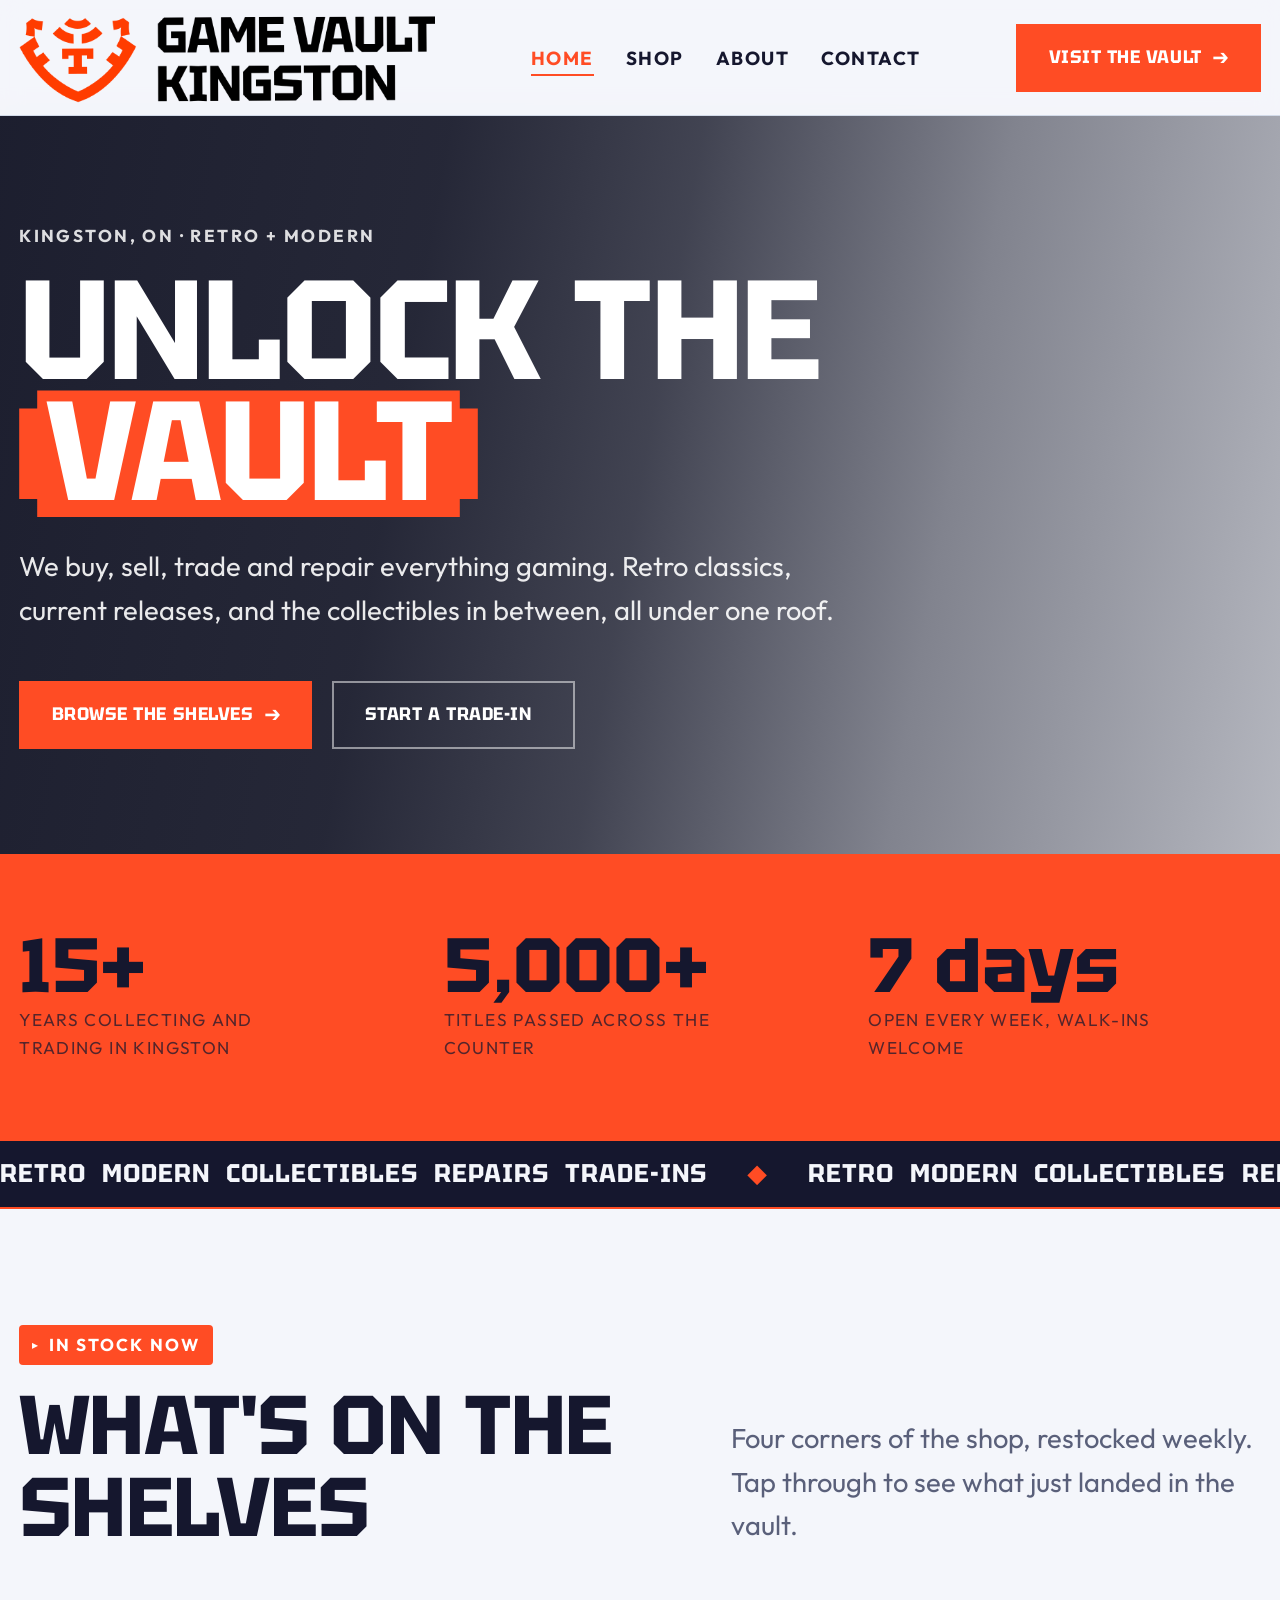
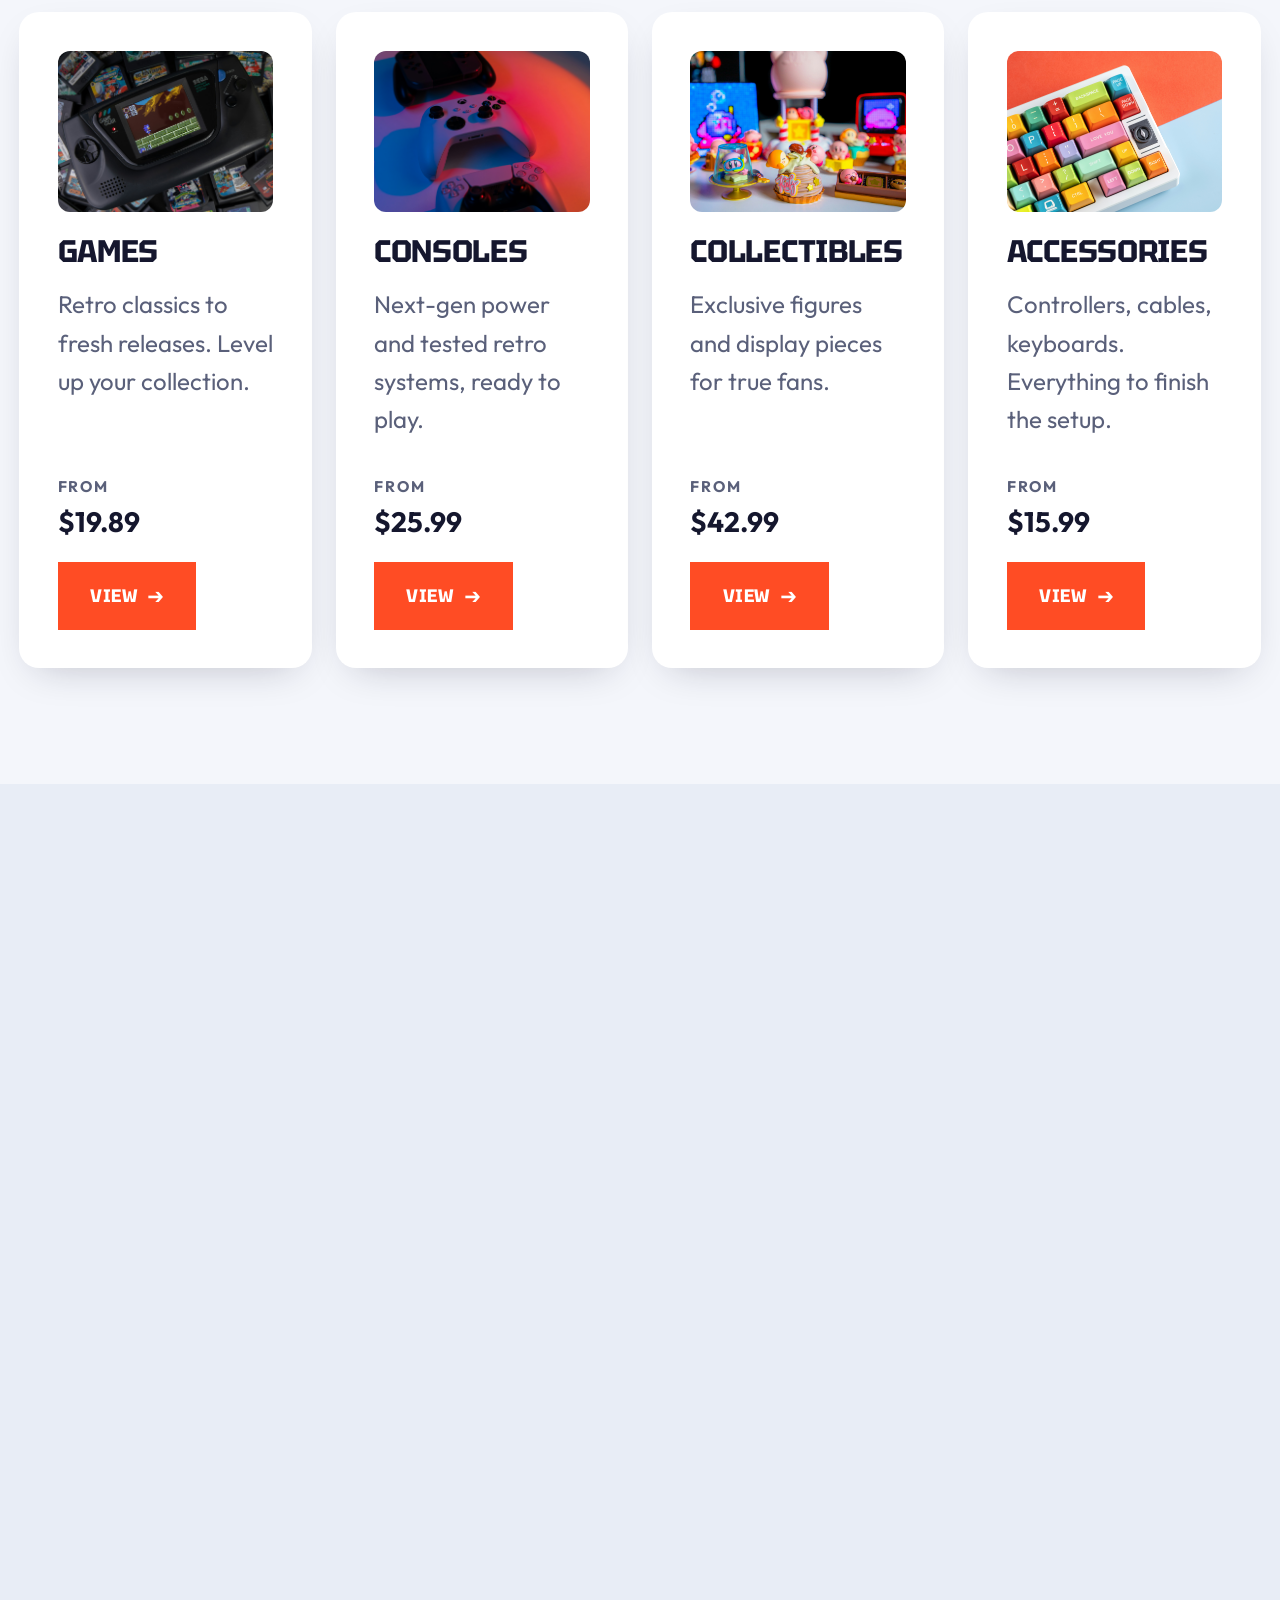
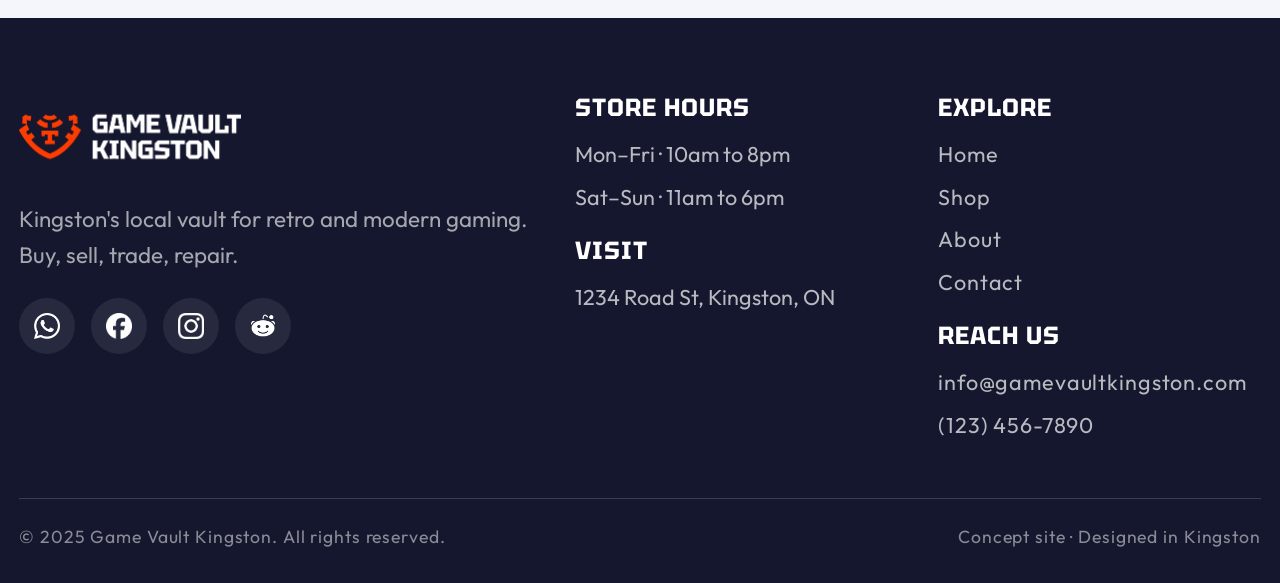
==== commit c6d08f15: "Update index.html" ====
--- a/index.html
+++ b/index.html
@@ -261,6 +261,23 @@
         <a href="contact.html" class="btn">Find the shop</a>
       </div>
     </section>
+    <!-- ============================ NEWSLETTER ============================ -->
+    <section class="section newsletter">
+      <div class="shell">
+        <div class="newsletter__card reveal">
+          <div>
+            <span class="tag tag--cyan">Stay in the loop</span>
+            <h2>Join the vault list</h2>
+            <p>First dibs on fresh drops, restocks, and members-only deals. No spam, just the good stuff.</p>
+          </div>
+          <form class="news-form" action="#" method="post">
+            <label class="sr-only" for="news-email">Email address</label>
+            <input type="email" id="news-email" name="email" placeholder="you@domain.com" required autocomplete="email">
+            <button type="submit" class="btn">Subscribe</button>
+          </form>
+        </div>
+      </div>
+    </section>
   </main>
 
   <!-- ============================ FOOTER ============================ -->
--- a/css/styles.css
+++ b/css/styles.css
@@ -4,7 +4,7 @@
    Display: Tektur | Body: Space Grotesk | Data/tags: Space Mono
    ============================================================ */
 
-@import url('https://fonts.googleapis.com/css2?family=Tektur:wght@600;700&family=Space+Grotesk:wght@400;500;600;700&family=Space+Mono:wght@400;700&display=swap');
+@import url('https://fonts.googleapis.com/css2?family=Tektur:wght@600;700&family=Outfit:wght@300;400;500;600;700&display=swap');
 
 /* ============================================================
    1. DESIGN TOKENS
@@ -26,8 +26,8 @@
 
   /* Type */
   --font-display: 'Tektur', system-ui, sans-serif;
-  --font-body:    'Space Grotesk', system-ui, sans-serif;
-  --font-mono:    'Space Mono', ui-monospace, monospace;
+  --font-body:    'Outfit', system-ui, sans-serif;
+  --font-mono:    'Outfit', system-ui, sans-serif;   /* labels/price/nav now use Outfit */
 
   /* Fluid type scale — mobile bounds unchanged, desktop ~+50% */
   --fs-hero:  clamp(3.2rem, 11vw, 9.5rem);
@@ -44,6 +44,7 @@
   --r:        14px;
   --r-lg:     20px;
   --r-pill:   999px;
+  --logo-nav: 6.5rem;   /* nav logo height — bump this if you want it even larger */
 
   /* Pixel-stepped corner: the brand "vault notch" signature */
   --notch:    18px;
@@ -170,14 +171,14 @@
   font-weight: 700;
   letter-spacing: .12em;
   text-transform: uppercase;
-  color: var(--ink);
+  color: var(--white);
   background: var(--orange);
   padding: .4rem .8rem;
   border-radius: 4px;
   margin-bottom: 1.25rem;
 }
 .tag::before { content: "▸"; font-size: .7em; }
-.tag--cyan { background: var(--cyan); }
+.tag--cyan { background: var(--cyan); color: var(--ink); }
 .tag--ghost {
   background: transparent;
   color: var(--muted);
@@ -250,10 +251,10 @@
   align-items: center;
   justify-content: space-between;
   gap: 1rem;
-  padding-block: .55rem;
+  padding-block: .35rem;
 }
 .brand { display: inline-flex; align-items: center; gap: .65rem; }
-.brand img { height: 4.6rem; width: auto; }
+.brand img { height: var(--logo-nav); width: auto; }
 .brand__type {
   font-family: var(--font-display);
   font-weight: 700;
@@ -392,7 +393,8 @@
   font-size: var(--fs-lead);
   color: rgba(255,255,255,.9);
 }
-.hero__actions { margin-top: 2.5rem; display: flex; flex-wrap: wrap; gap: 1.25rem; }
+.hero__actions { margin-top: 3rem; display: flex; flex-wrap: wrap; gap: 1.25rem; }
+p + .btn { margin-top: 1.5rem; }
 
 @media (prefers-reduced-motion: reduce) {
   .hero__slide { animation: none; }
@@ -462,14 +464,14 @@
   grid-template-columns: 1fr;
   gap: 1.5rem;
 }
-@media (min-width: 620px) { .product-grid { grid-template-columns: repeat(2,1fr); gap: 2rem; } }
-@media (min-width: 1024px){ .product-grid { grid-template-columns: repeat(4,1fr); gap: 2.5rem; } }
+@media (min-width: 620px) { .product-grid { grid-template-columns: repeat(2,1fr); gap: 1.25rem; } }
+@media (min-width: 1024px){ .product-grid { grid-template-columns: repeat(4,1fr); gap: 1.5rem; } }
 
 .card {
   background: var(--card);
   border: none;
   border-radius: var(--r-lg);
-  padding: clamp(1.25rem, 1.5vw, 2rem);
+  padding: clamp(2.25rem, 3vw, 3.5rem);
   box-shadow: var(--shadow);
   display: flex;
   flex-direction: column;
@@ -478,20 +480,17 @@
 .card:hover { transform: translateY(-8px); box-shadow: var(--shadow-hi); }
 .card__media { border-radius: calc(var(--r) - 2px); overflow: hidden; aspect-ratio: 4/3; background: var(--paper-2); margin-bottom: 1.5rem; }
 .card__media img { width: 100%; height: 100%; object-fit: cover; }
-.card h3 { font-size: 1.35rem; font-weight: 700; margin-bottom: .6rem; }
-.card p { color: var(--muted); font-size: .98rem; margin-bottom: 1.5rem; }
-.card__foot { display: flex; align-items: center; justify-content: space-between; gap: 1rem; margin-top: auto; }
+.card h3 { font-size: 1.35rem; font-weight: 700; margin-bottom: 1.15rem; }
+.card p { color: var(--muted); font-size: .98rem; margin-bottom: 2.25rem; }
+.card__foot { display: flex; flex-wrap: wrap; align-items: center; justify-content: space-between; gap: 1.1rem 1.25rem; margin-top: auto; }
 .price {
   font-family: var(--font-mono);
   font-weight: 700;
-  font-size: 1.05rem;
+  font-size: 1.35rem;
   color: var(--ink);
-  background: var(--paper-2);
-  padding: .35rem .7rem;
-  border-radius: 6px;
-}
-.price .from { font-size: .65em; color: var(--muted); display: block; letter-spacing: .1em; }
-.card .btn { padding: .65rem 1.1rem; font-size: .78rem; }
+}
+.price .from { font-size: .55em; color: var(--muted); display: block; letter-spacing: .12em; text-transform: uppercase; }
+/* View button uses full primary .btn sizing */
 
 /* ============================================================
    10. ABOUT (split)
@@ -525,7 +524,7 @@
   background: var(--card);
   border: none;
   border-radius: var(--r-lg);
-  padding: clamp(1.75rem, 2vw, 2.5rem);
+  padding: clamp(2.75rem, 3.2vw, 4rem);
   box-shadow: var(--shadow);
   transition: transform .25s var(--ease), background .25s, color .25s, box-shadow .25s;
 }
@@ -539,7 +538,7 @@
   font-family: var(--font-mono); font-weight: 700; font-size: 1.3rem;
   margin-bottom: 1.25rem; transition: background .25s, color .25s;
 }
-.svc h3 { font-size: 1.5rem; font-weight: 700; margin-bottom: .6rem; }
+.svc h3 { font-size: 1.5rem; font-weight: 700; margin-bottom: 1.15rem; }
 .svc p { color: var(--muted); font-size: .96rem; }
 
 /* ============================================================
@@ -595,7 +594,7 @@
 .drop__media { aspect-ratio: 4/3; overflow: hidden; background: var(--paper-2); }
 .drop__media img { width: 100%; height: 100%; object-fit: cover; transition: transform .4s var(--ease); }
 .drop:hover .drop__media img { transform: scale(1.05); }
-.drop__body { padding: 1.5rem; display: flex; flex-direction: column; gap: .6rem; }
+.drop__body { padding: clamp(2.25rem, 2.6vw, 3rem); display: flex; flex-direction: column; gap: .85rem; }
 .drop__label {
   align-self: flex-start;
   font-family: var(--font-mono); font-weight: 700; font-size: .72rem;
@@ -606,7 +605,7 @@
 .drop h3 { font-size: 1.4rem; font-weight: 700; }
 .drop p { color: var(--muted); font-size: .96rem; }
 .drop--featured { border-color: var(--orange); border-width: 2px; }
-.drop--featured .drop__label { background: var(--orange); }
+.drop--featured .drop__label { background: var(--orange); color: var(--white); }
 @media (min-width: 900px) { .drop--featured { grid-row: span 1; transform: translateY(-14px); } }
 
 /* ============================================================
@@ -688,6 +687,15 @@
 }
 .form .btn { justify-self: start; border: none; margin-top: .5rem; }
 
+/* Map embed */
+.map-embed {
+  position: relative; width: 100%; aspect-ratio: 16 / 8;
+  border-radius: var(--r-lg); overflow: hidden;
+  box-shadow: var(--shadow); margin-top: 1.75rem;
+}
+.map-embed iframe { position: absolute; inset: 0; width: 100%; height: 100%; border: 0; }
+@media (max-width: 640px) { .map-embed { aspect-ratio: 4 / 3.4; } }
+
 /* ============================================================
    17. PAGE HEADER (inner pages)
    ============================================================ */
@@ -782,6 +790,34 @@
 .value .tag { margin-bottom: 1rem; }
 .value h3 { font-size: 1.4rem; font-weight: 700; margin-bottom: .6rem; }
 .value p { color: var(--muted); font-size: .96rem; }
+
+/* Store showcase image (about page) */
+.showcase img { width: 100%; aspect-ratio: 16 / 8; object-fit: cover; border-radius: var(--r-lg); box-shadow: var(--shadow); display: block; }
+.showcase figcaption { margin-top: 1.35rem; color: var(--muted); font-size: var(--fs-lead); max-width: 64ch; }
+@media (max-width: 640px) { .showcase img { aspect-ratio: 4 / 3.2; } }
+
+/* Newsletter */
+.newsletter__card {
+  background: var(--navy); color: var(--white);
+  border-radius: var(--r-lg);
+  padding: clamp(2.5rem, 5vw, 4.5rem);
+  display: grid; gap: 2.25rem; align-items: center;
+}
+@media (min-width: 880px) { .newsletter__card { grid-template-columns: 1.1fr .9fr; gap: 4rem; } }
+.newsletter__card h2 { color: var(--white); font-size: var(--fs-h2); font-weight: 700; }
+.newsletter__card p { color: rgba(255,255,255,.78); margin-top: .9rem; max-width: 44ch; }
+.news-form { display: flex; flex-wrap: wrap; gap: 1rem; }
+.news-form input {
+  flex: 1 1 240px; min-width: 0;
+  font-family: var(--font-body); font-size: 1.1rem;
+  padding: 1.05rem 1.2rem; color: var(--white);
+  background: rgba(255,255,255,.07);
+  border: 2px solid rgba(255,255,255,.22); border-radius: 0;
+  transition: border-color .2s, box-shadow .2s;
+}
+.news-form input::placeholder { color: rgba(255,255,255,.5); }
+.news-form input:focus { outline: none; border-color: var(--orange); box-shadow: 0 0 0 3px rgba(255,76,36,.25); }
+.news-form .btn { white-space: nowrap; }
 
 /* ============================================================
    20. FOOTER
@@ -795,15 +831,16 @@
 .footer-col p, .footer-col a { color: rgba(255,255,255,.7); font-size: .92rem; display: block; margin-bottom: .5rem; }
 .footer-col a { font-family: var(--font-mono); letter-spacing: .04em; transition: color .2s; }
 .footer-col a:hover { color: var(--orange); }
-.socials { display: flex; align-items: center; gap: .85rem; margin-top: 1.5rem; }
+.socials { display: flex; align-items: center; gap: 1rem; margin-top: 1.5rem; }
 .socials a {
-  width: 48px; height: 48px; border-radius: 50%;
-  display: flex; align-items: center; justify-content: center;
+  width: 56px; height: 56px; border-radius: 50%;
+  display: inline-flex; align-items: center; justify-content: center;
+  line-height: 0;
   background: rgba(255,255,255,.08);
   transition: background .2s, transform .2s;
 }
 .socials a:hover { background: var(--orange); transform: translateY(-3px); }
-.socials img { width: 22px; height: 22px; object-fit: contain; display: block; }
+.socials img { width: 26px; height: 26px; object-fit: contain; display: block; margin: 0; }
 .footer-base {
   margin-top: 3rem; padding-top: 1.5rem;
   border-top: 1px solid var(--line-dk);
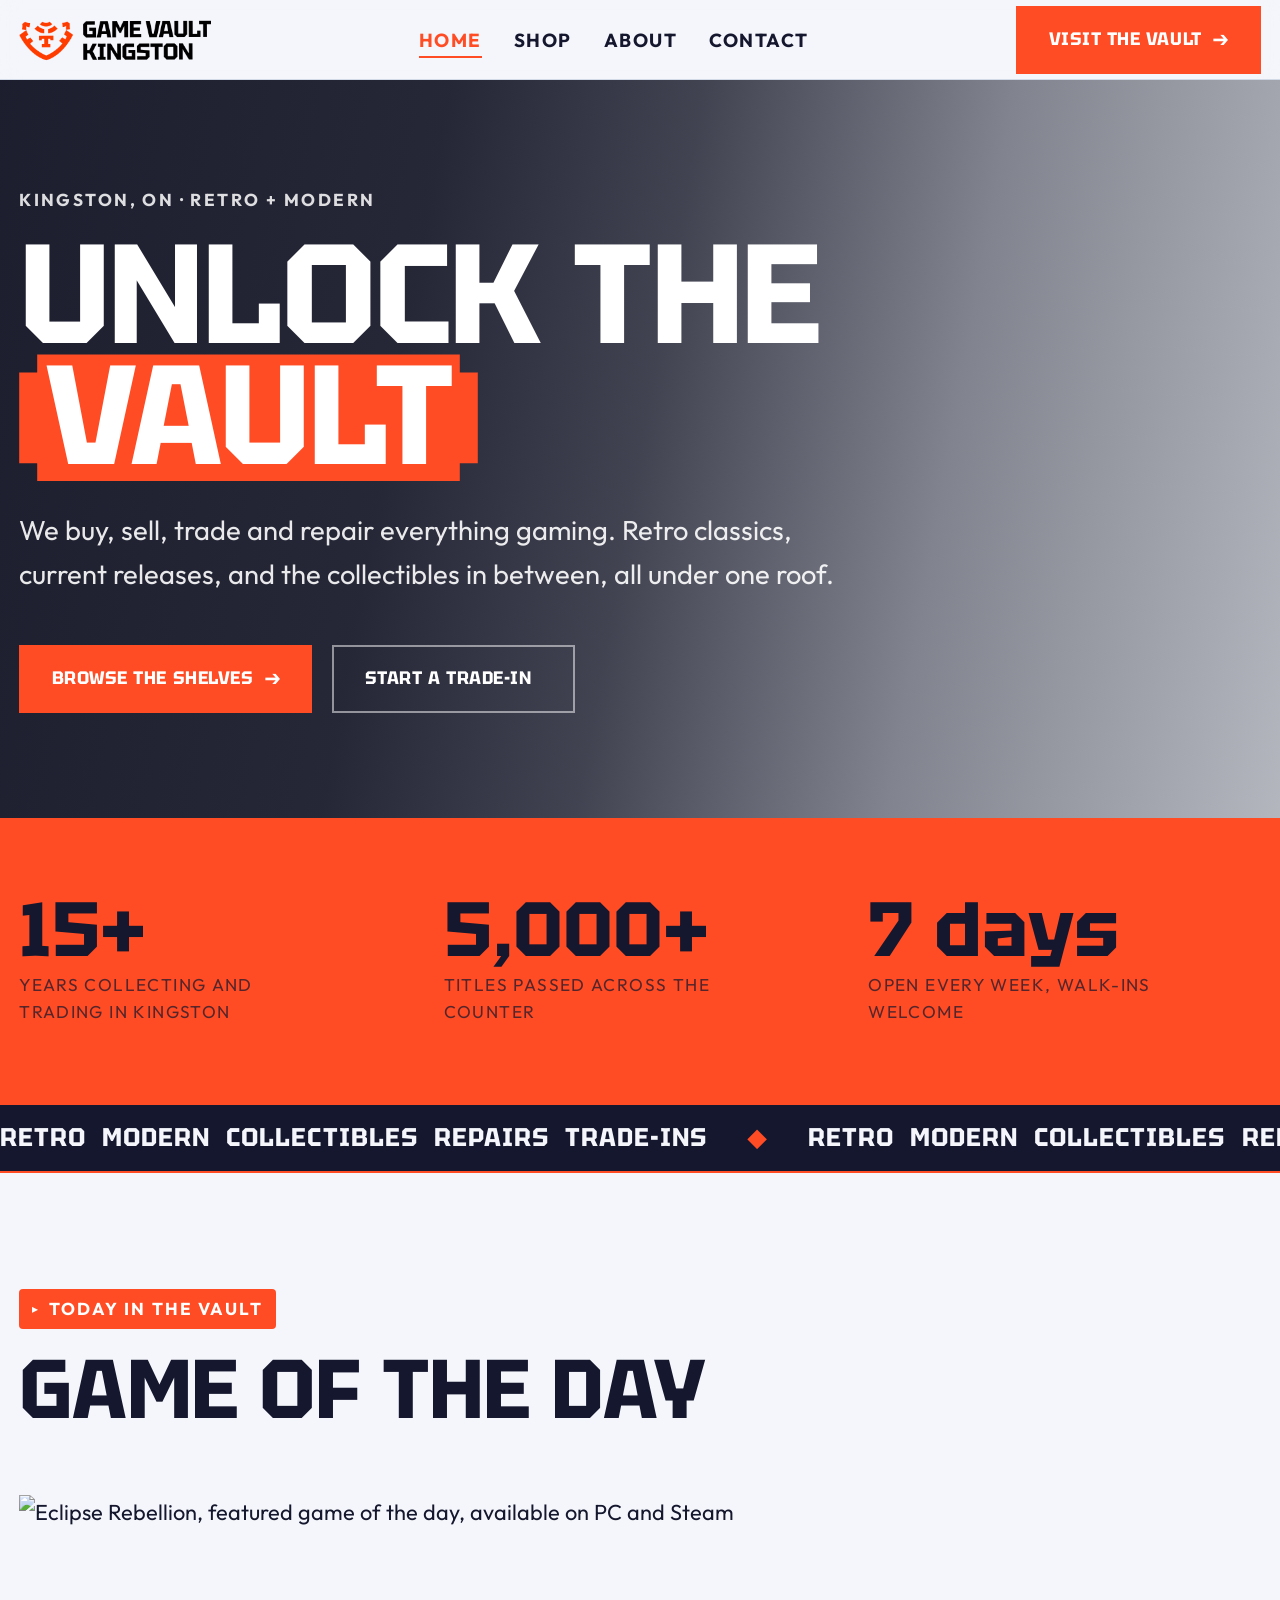
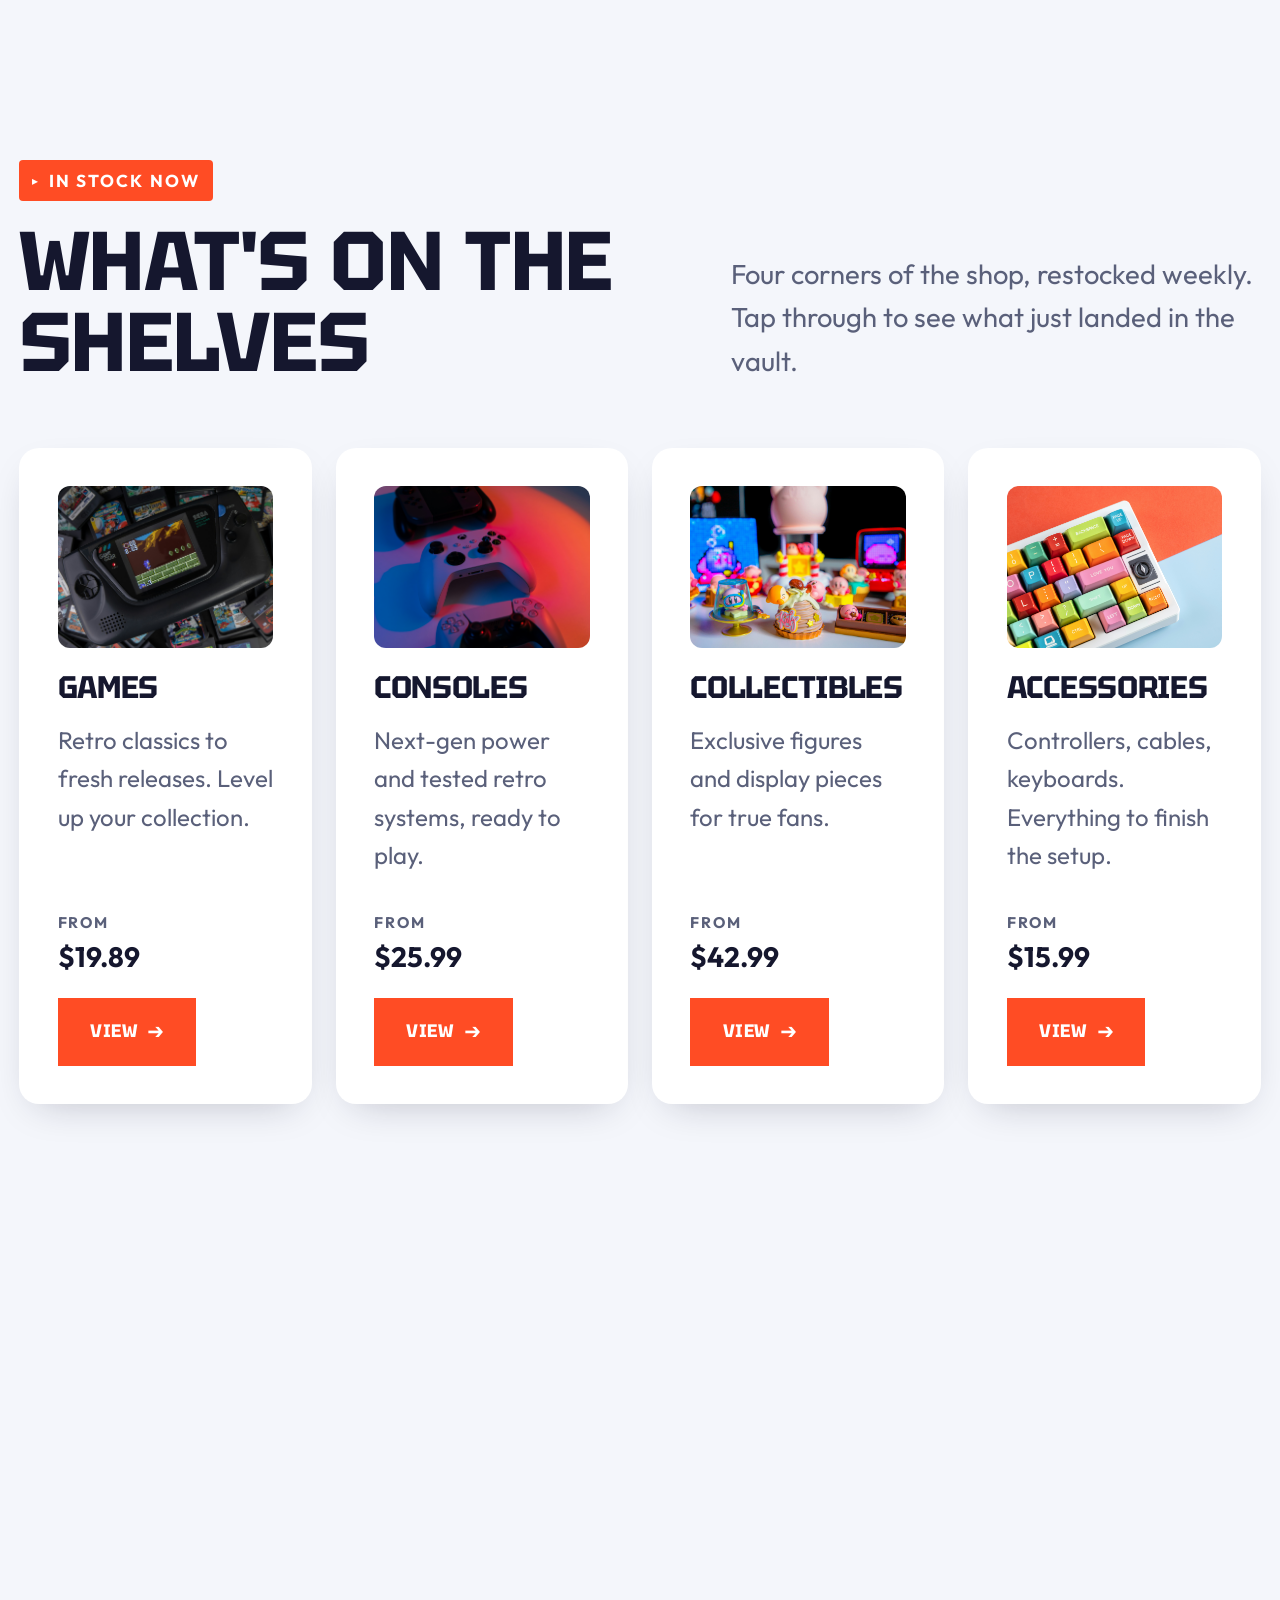
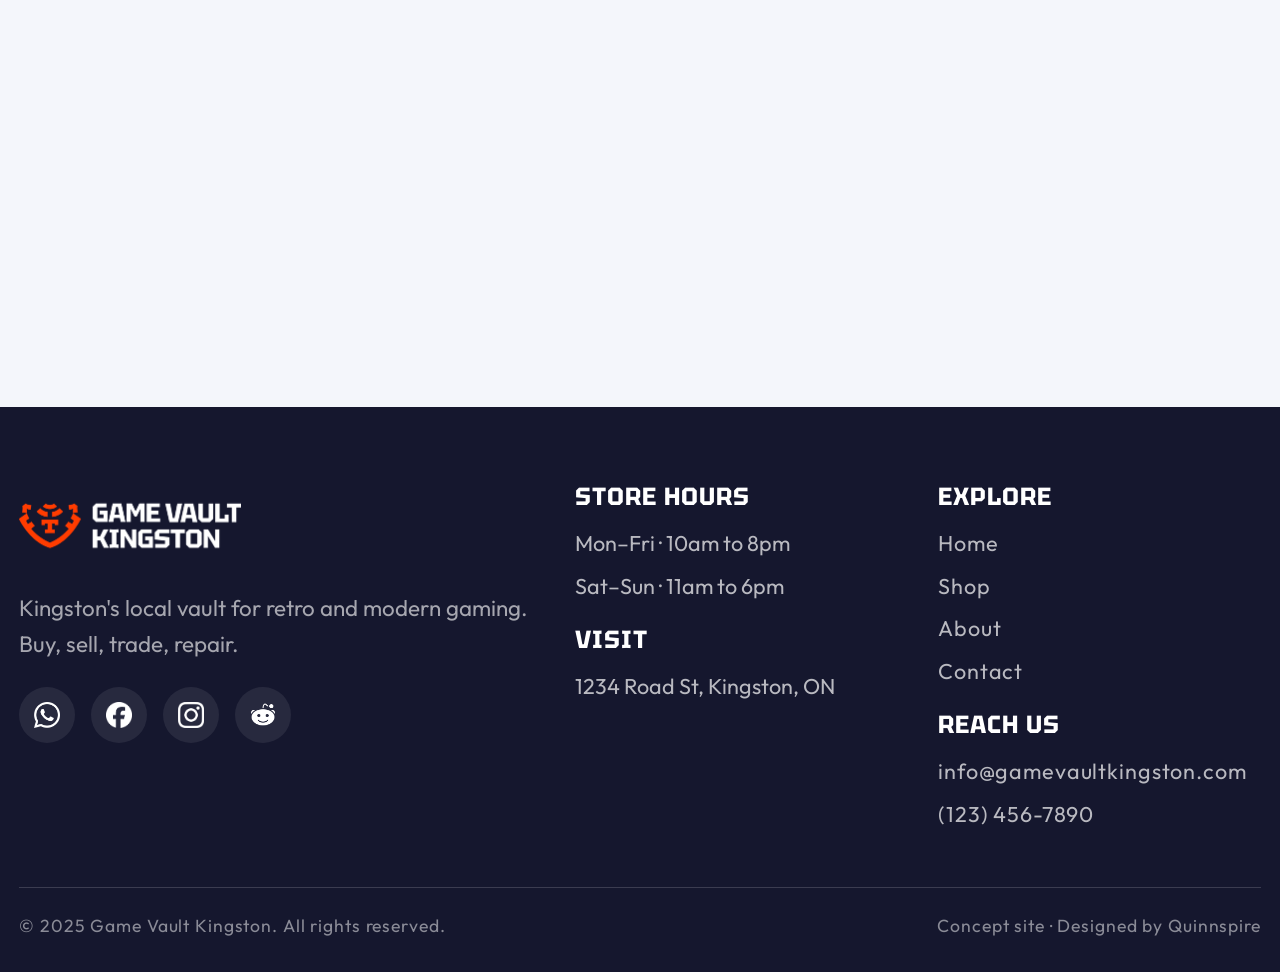
==== commit e7d20cc5: "Update index.html" ====
--- a/index.html
+++ b/index.html
@@ -76,6 +76,19 @@
       </div>
     </div>
 
+    <!-- ============================ GAME OF THE DAY ============================ -->
+    <section class="section gotd">
+      <div class="shell">
+        <div class="sec-head reveal">
+          <span class="tag">Today in the vault</span>
+          <h2>Game of the day</h2>
+        </div>
+        <a class="gotd__banner reveal" href="#" aria-label="Eclipse Rebellion, featured game of the day">
+          <img src="img/game-featured.png" alt="Eclipse Rebellion, featured game of the day, available on PC and Steam">
+        </a>
+      </div>
+    </section>
+
     <!-- ============================ PRODUCTS ============================ -->
     <section class="section">
       <div class="shell">
@@ -127,6 +140,87 @@
               <a href="shop.html" class="btn">View</a>
             </div>
           </article>
+        </div>
+      </div>
+    </section>
+
+    <!-- ============================ FEATURED GAMES ============================ -->
+    <section class="section">
+      <div class="shell">
+        <div class="sec-head sec-head--split reveal">
+          <div>
+            <span class="tag tag--cyan">Featured games</span>
+            <h2>Hot in the vault</h2>
+          </div>
+          <div class="sec-head__action">
+            <a href="shop.html" class="btn btn--ghost">See all games</a>
+          </div>
+        </div>
+        <div class="games-grid">
+          <a class="game-card reveal" href="shop.html" data-genre="action">
+            <div class="game-card__media"><img src="img/games/game-2.png" alt="Echoes of the Ancients box art" loading="lazy"></div>
+            <div class="game-card__body">
+              <h3 class="game-card__title">Echoes of the Ancients</h3>
+              <div class="game-card__tags"><span>Action</span><span>Adventure</span></div>
+              <span class="game-card__price">$69.99</span>
+            </div>
+          </a>
+          <a class="game-card reveal" href="shop.html" data-genre="adventure">
+            <div class="game-card__media"><img src="img/games/game-5.png" alt="Beyond Horizon box art" loading="lazy"></div>
+            <div class="game-card__body">
+              <h3 class="game-card__title">Beyond Horizon</h3>
+              <div class="game-card__tags"><span>Sci-Fi</span><span>Adventure</span></div>
+              <span class="game-card__price">$64.99</span>
+            </div>
+          </a>
+          <a class="game-card reveal" href="shop.html" data-genre="action">
+            <div class="game-card__media"><img src="img/games/game-3.png" alt="Neon Drifter box art" loading="lazy"></div>
+            <div class="game-card__body">
+              <h3 class="game-card__title">Neon Drifter</h3>
+              <div class="game-card__tags"><span>Action</span><span>RPG</span></div>
+              <span class="game-card__price">$59.99</span>
+            </div>
+          </a>
+          <a class="game-card reveal" href="shop.html" data-genre="adventure">
+            <div class="game-card__media"><img src="img/games/game-7.png" alt="Shadow Bound box art" loading="lazy"></div>
+            <div class="game-card__body">
+              <h3 class="game-card__title">Shadow Bound</h3>
+              <div class="game-card__tags"><span>Adventure</span><span>Platformer</span></div>
+              <span class="game-card__price">$39.99</span>
+            </div>
+          </a>
+          <a class="game-card reveal" href="shop.html" data-genre="adventure">
+            <div class="game-card__media"><img src="img/games/game-12.png" alt="Waves of Discovery box art" loading="lazy"></div>
+            <div class="game-card__body">
+              <h3 class="game-card__title">Waves of Discovery</h3>
+              <div class="game-card__tags"><span>Adventure</span><span>Exploration</span></div>
+              <span class="game-card__price">$44.99</span>
+            </div>
+          </a>
+          <a class="game-card reveal" href="shop.html" data-genre="action">
+            <div class="game-card__media"><img src="img/games/game-8.png" alt="Gear Shift box art" loading="lazy"></div>
+            <div class="game-card__body">
+              <h3 class="game-card__title">Gear Shift</h3>
+              <div class="game-card__tags"><span>Racing</span><span>Action</span></div>
+              <span class="game-card__price">$49.99</span>
+            </div>
+          </a>
+          <a class="game-card reveal" href="shop.html" data-genre="family">
+            <div class="game-card__media"><img src="img/games/game-9.png" alt="Little Wizard Tales box art" loading="lazy"></div>
+            <div class="game-card__body">
+              <h3 class="game-card__title">Little Wizard Tales</h3>
+              <div class="game-card__tags"><span>Adventure</span><span>Family</span></div>
+              <span class="game-card__price">$34.99</span>
+            </div>
+          </a>
+          <a class="game-card reveal" href="shop.html" data-genre="family">
+            <div class="game-card__media"><img src="img/games/game-6.png" alt="Puzzle Pop! box art" loading="lazy"></div>
+            <div class="game-card__body">
+              <h3 class="game-card__title">Puzzle Pop!</h3>
+              <div class="game-card__tags"><span>Puzzle</span><span>Casual</span></div>
+              <span class="game-card__price">$19.99</span>
+            </div>
+          </a>
         </div>
       </div>
     </section>
@@ -317,7 +411,7 @@
 
       <div class="footer-base">
         <span>© 2025 Game Vault Kingston. All rights reserved.</span>
-        <span>Concept site · Designed in Kingston</span>
+        <span>Concept site · Designed by Quinnspire</span>
       </div>
     </div>
   </footer>
--- a/css/styles.css
+++ b/css/styles.css
@@ -44,7 +44,7 @@
   --r:        14px;
   --r-lg:     20px;
   --r-pill:   999px;
-  --logo-nav: 6.5rem;   /* nav logo height — bump this if you want it even larger */
+  --logo-nav: 3rem;   /* nav logo height — bump this if you want it even larger */
 
   /* Pixel-stepped corner: the brand "vault notch" signature */
   --notch:    18px;
@@ -305,7 +305,7 @@
   position: absolute;
   top: 100%; left: 0; right: 0;
   background: var(--ink);
-  padding: 1.5rem var(--gut) 2rem;
+  padding: 2rem var(--gut) 2rem;
   display: none;
 }
 .nav.is-open { display: block; }
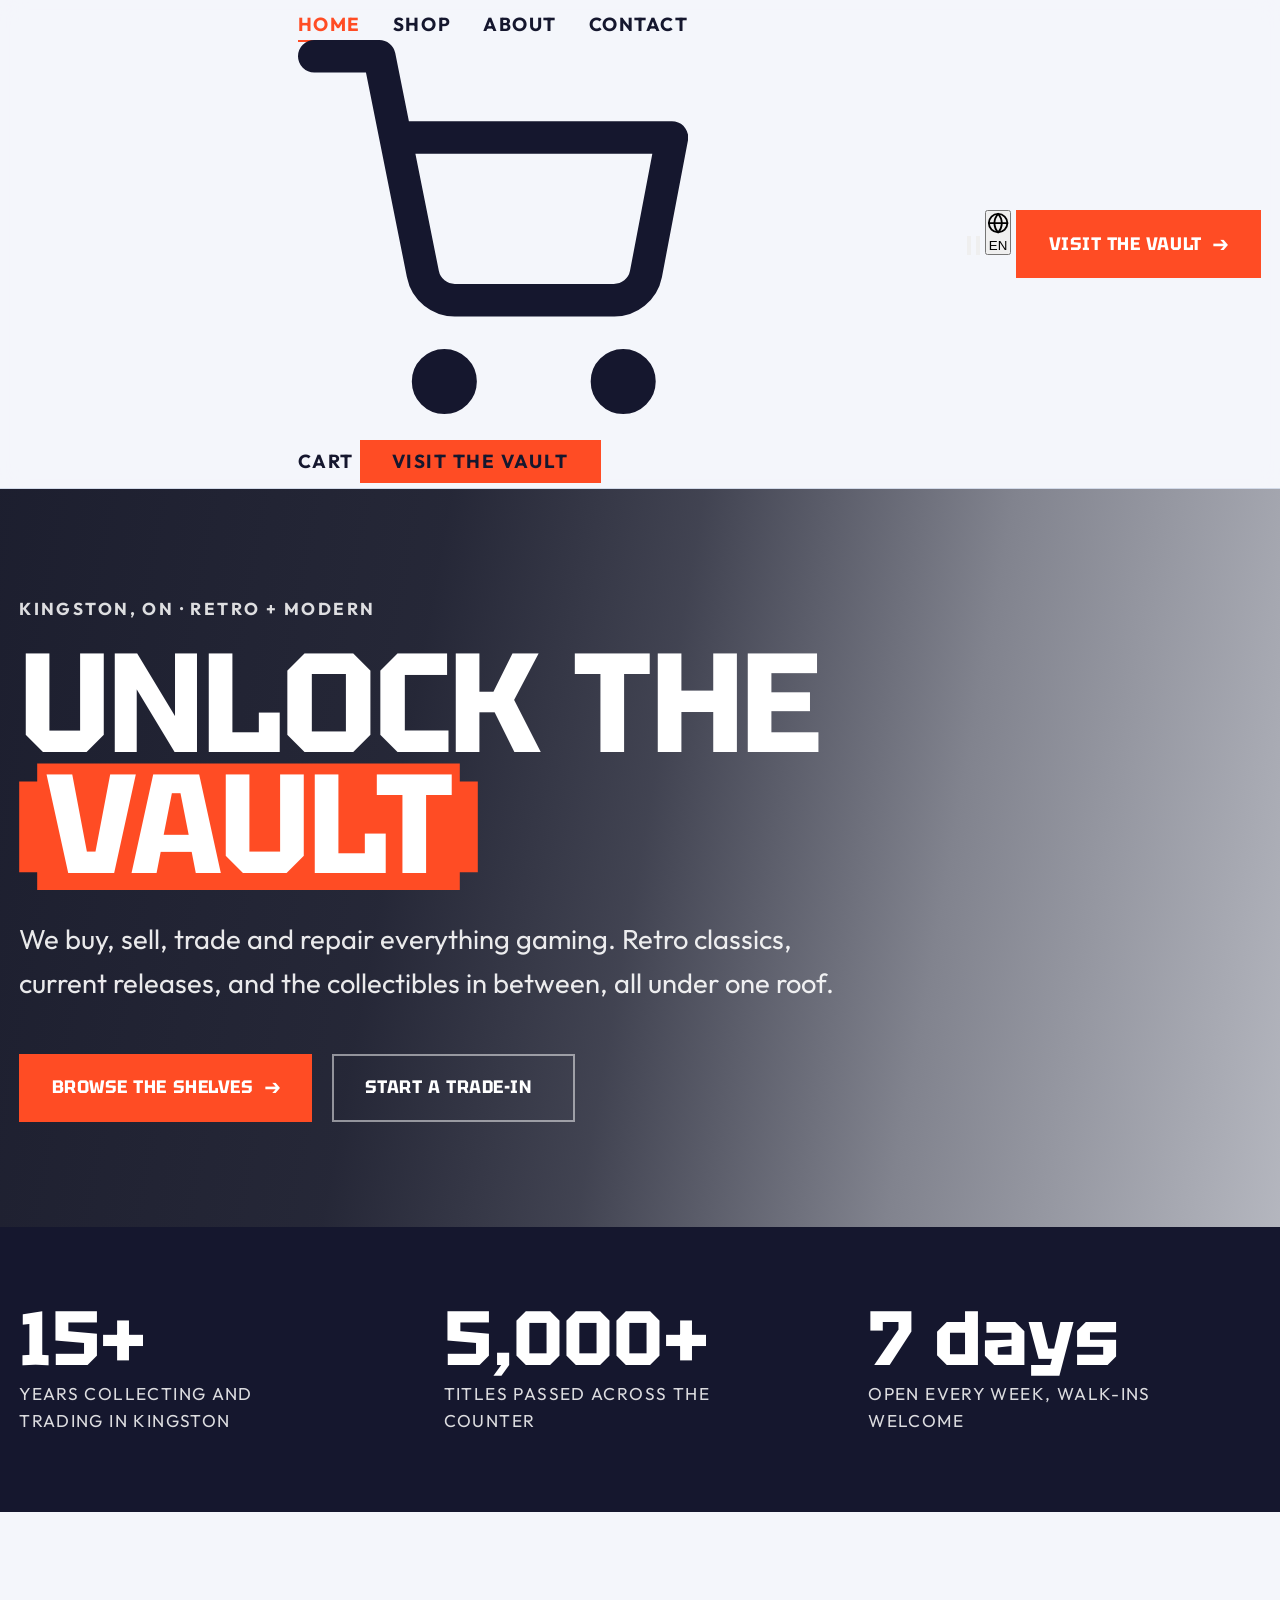
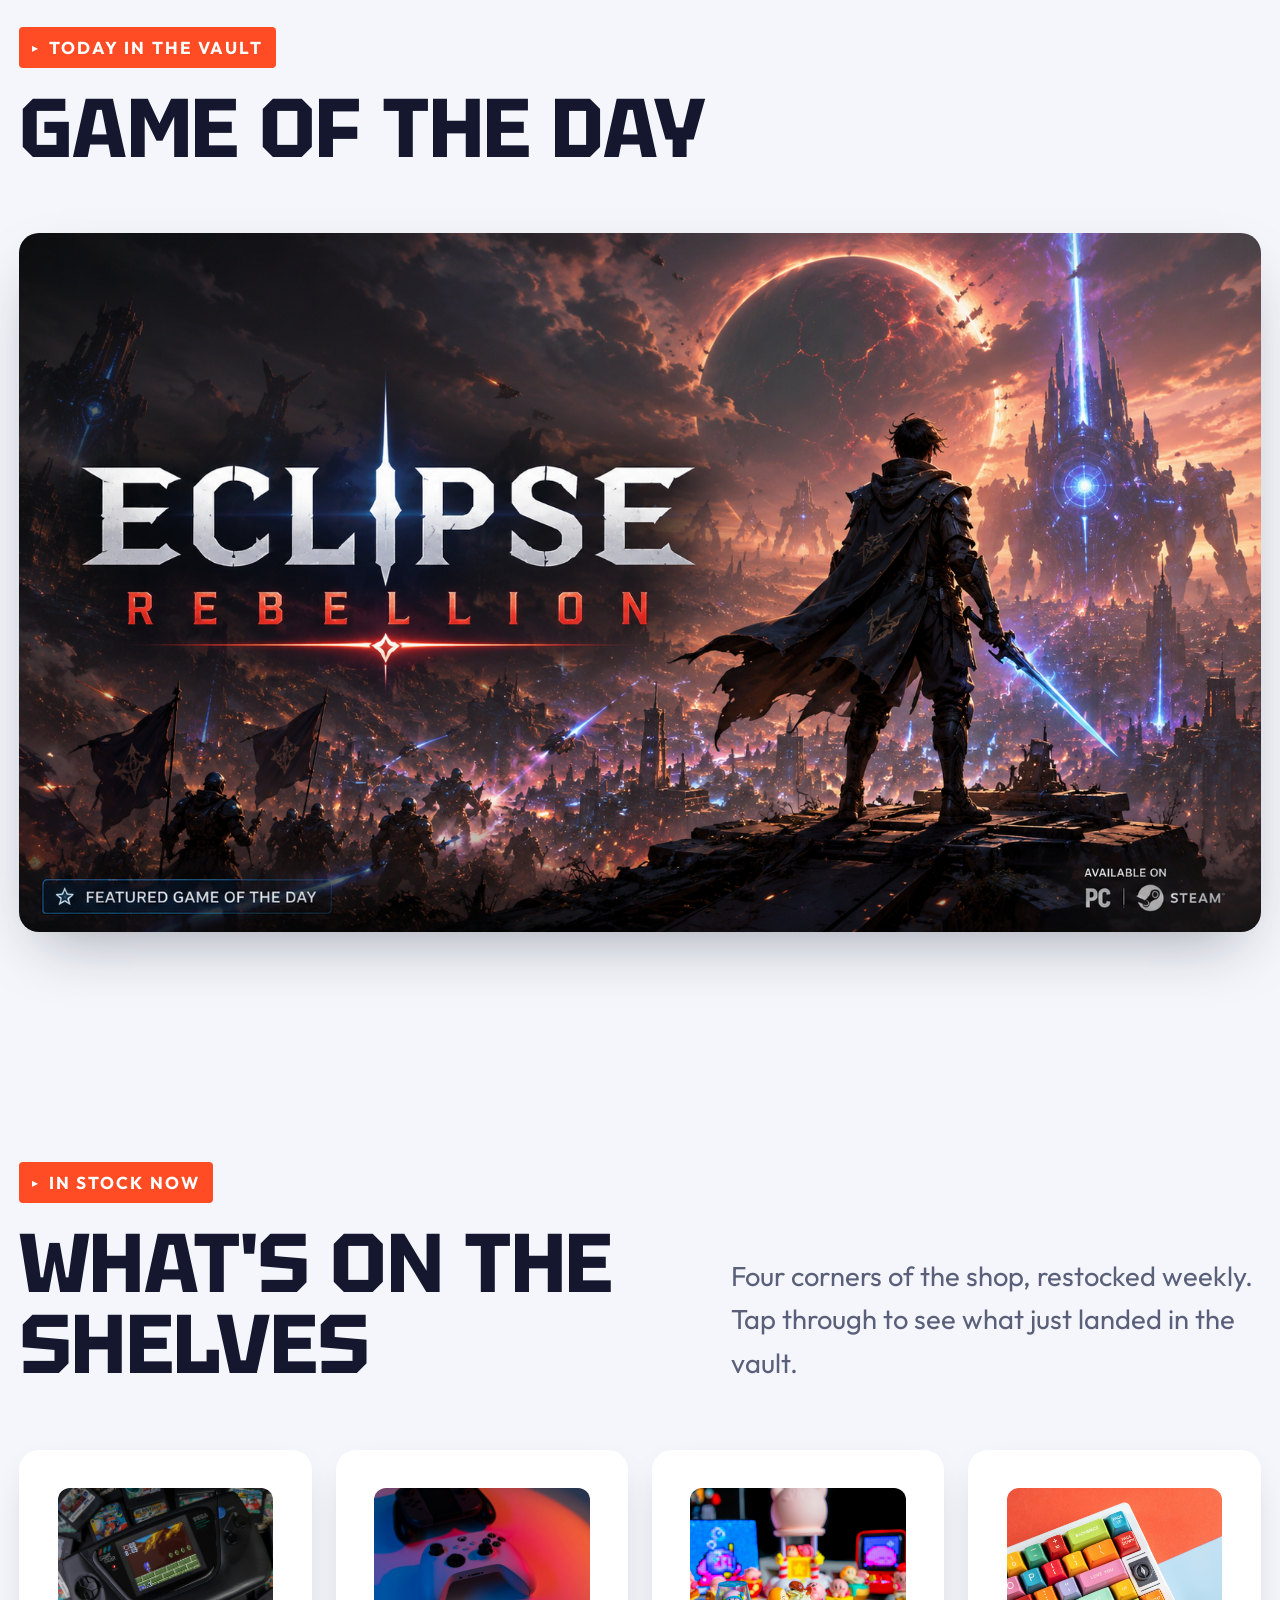
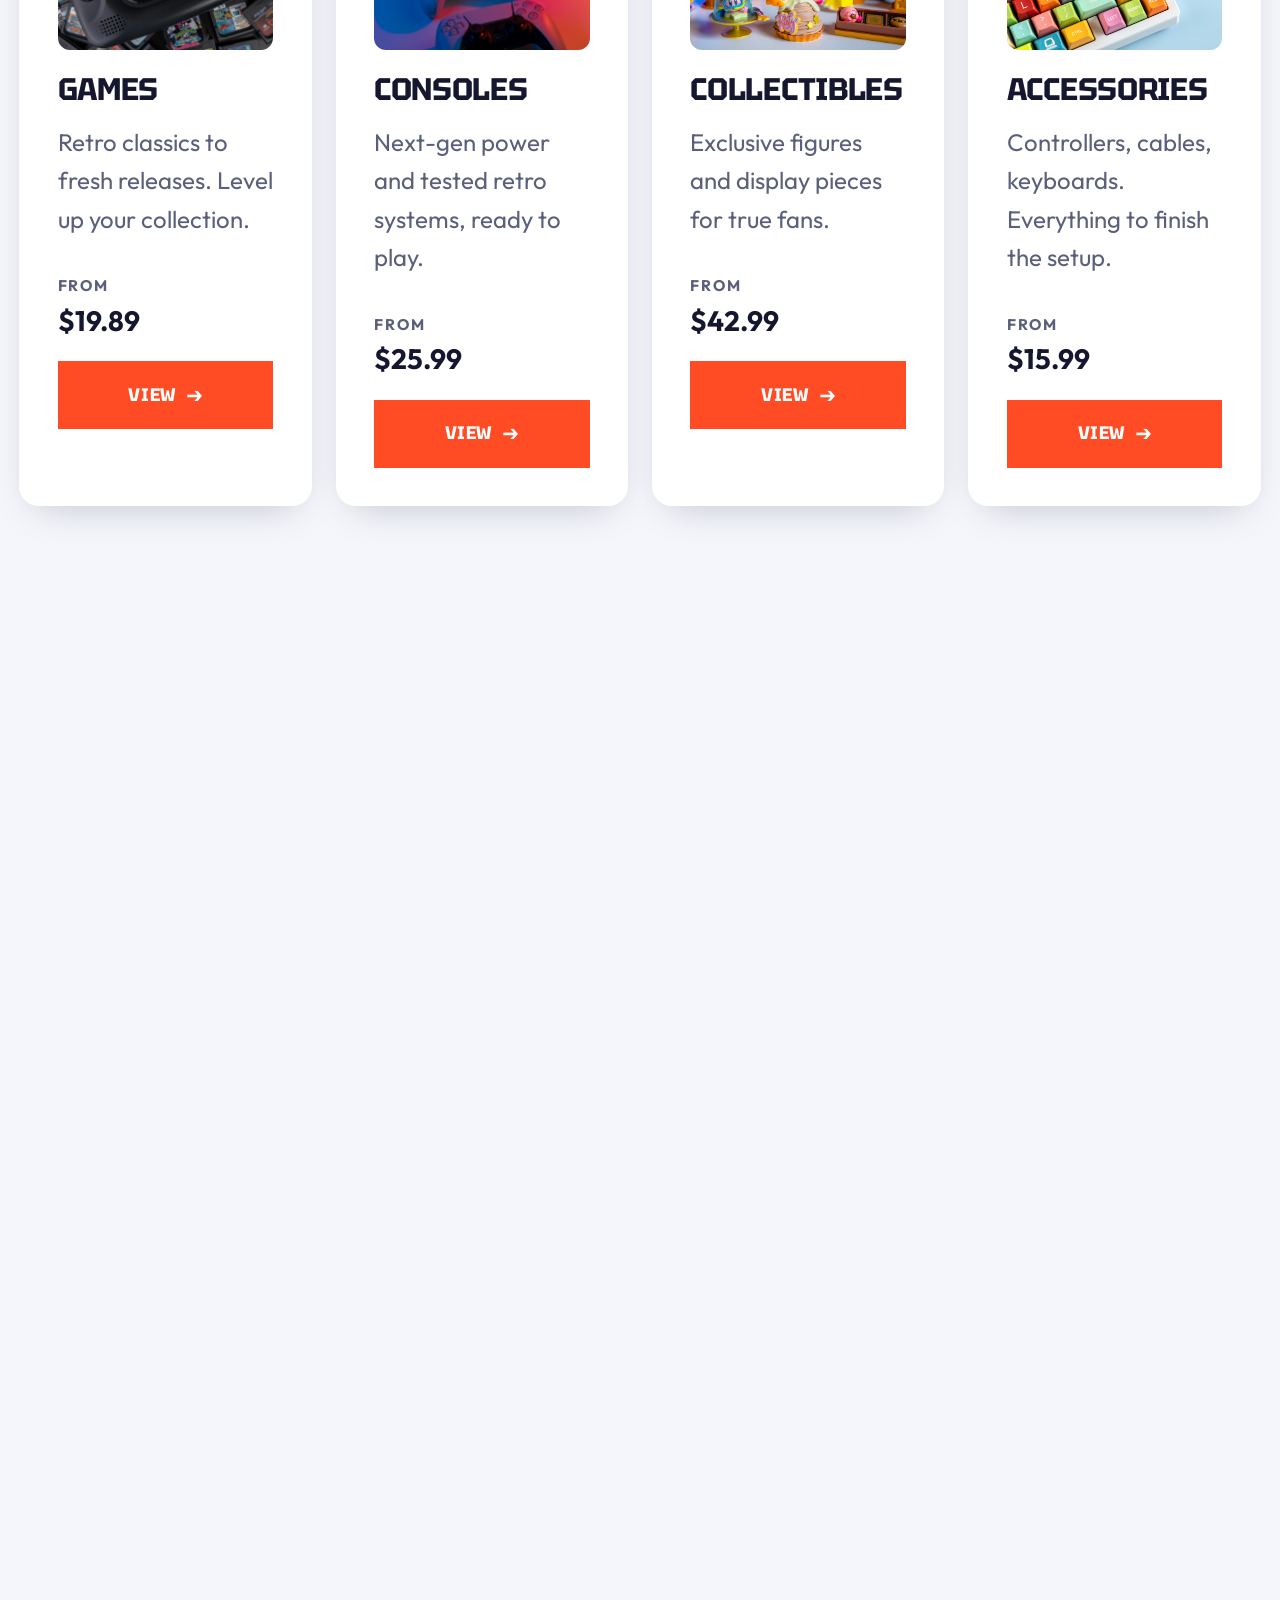
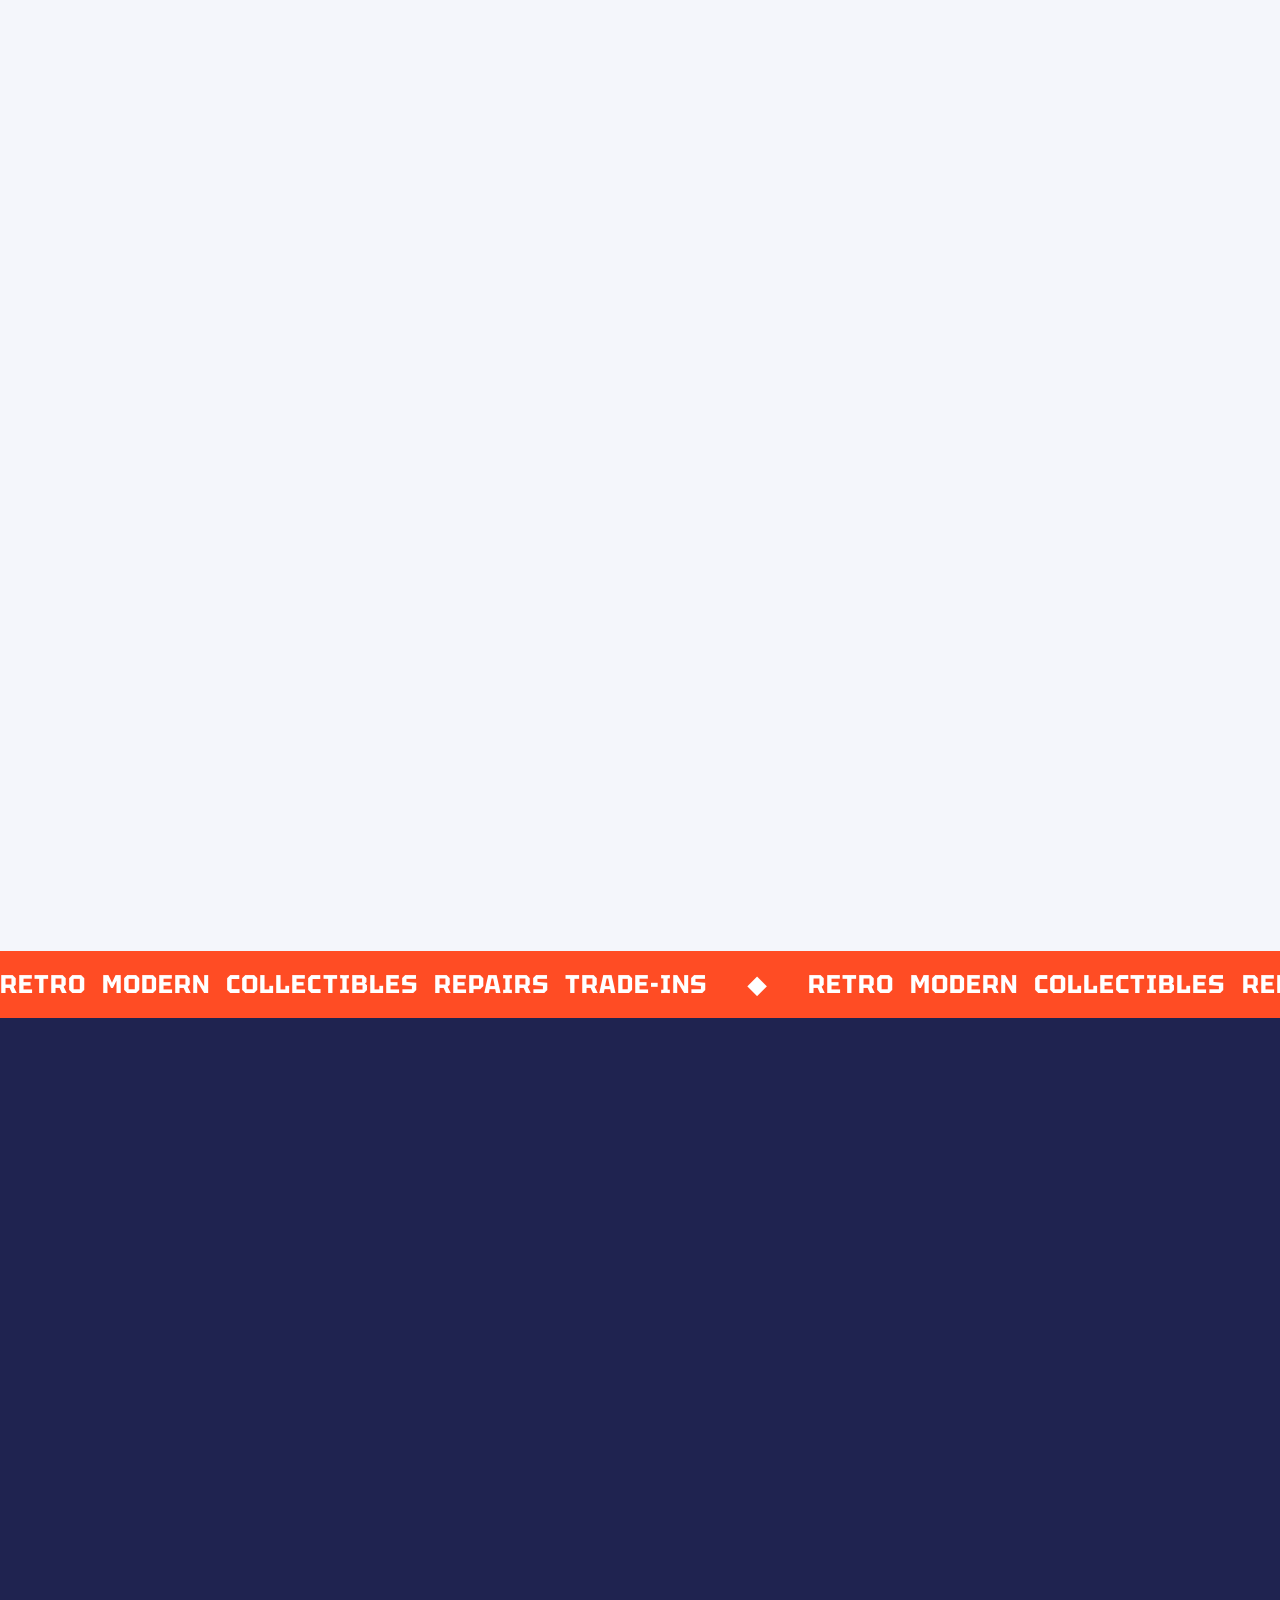
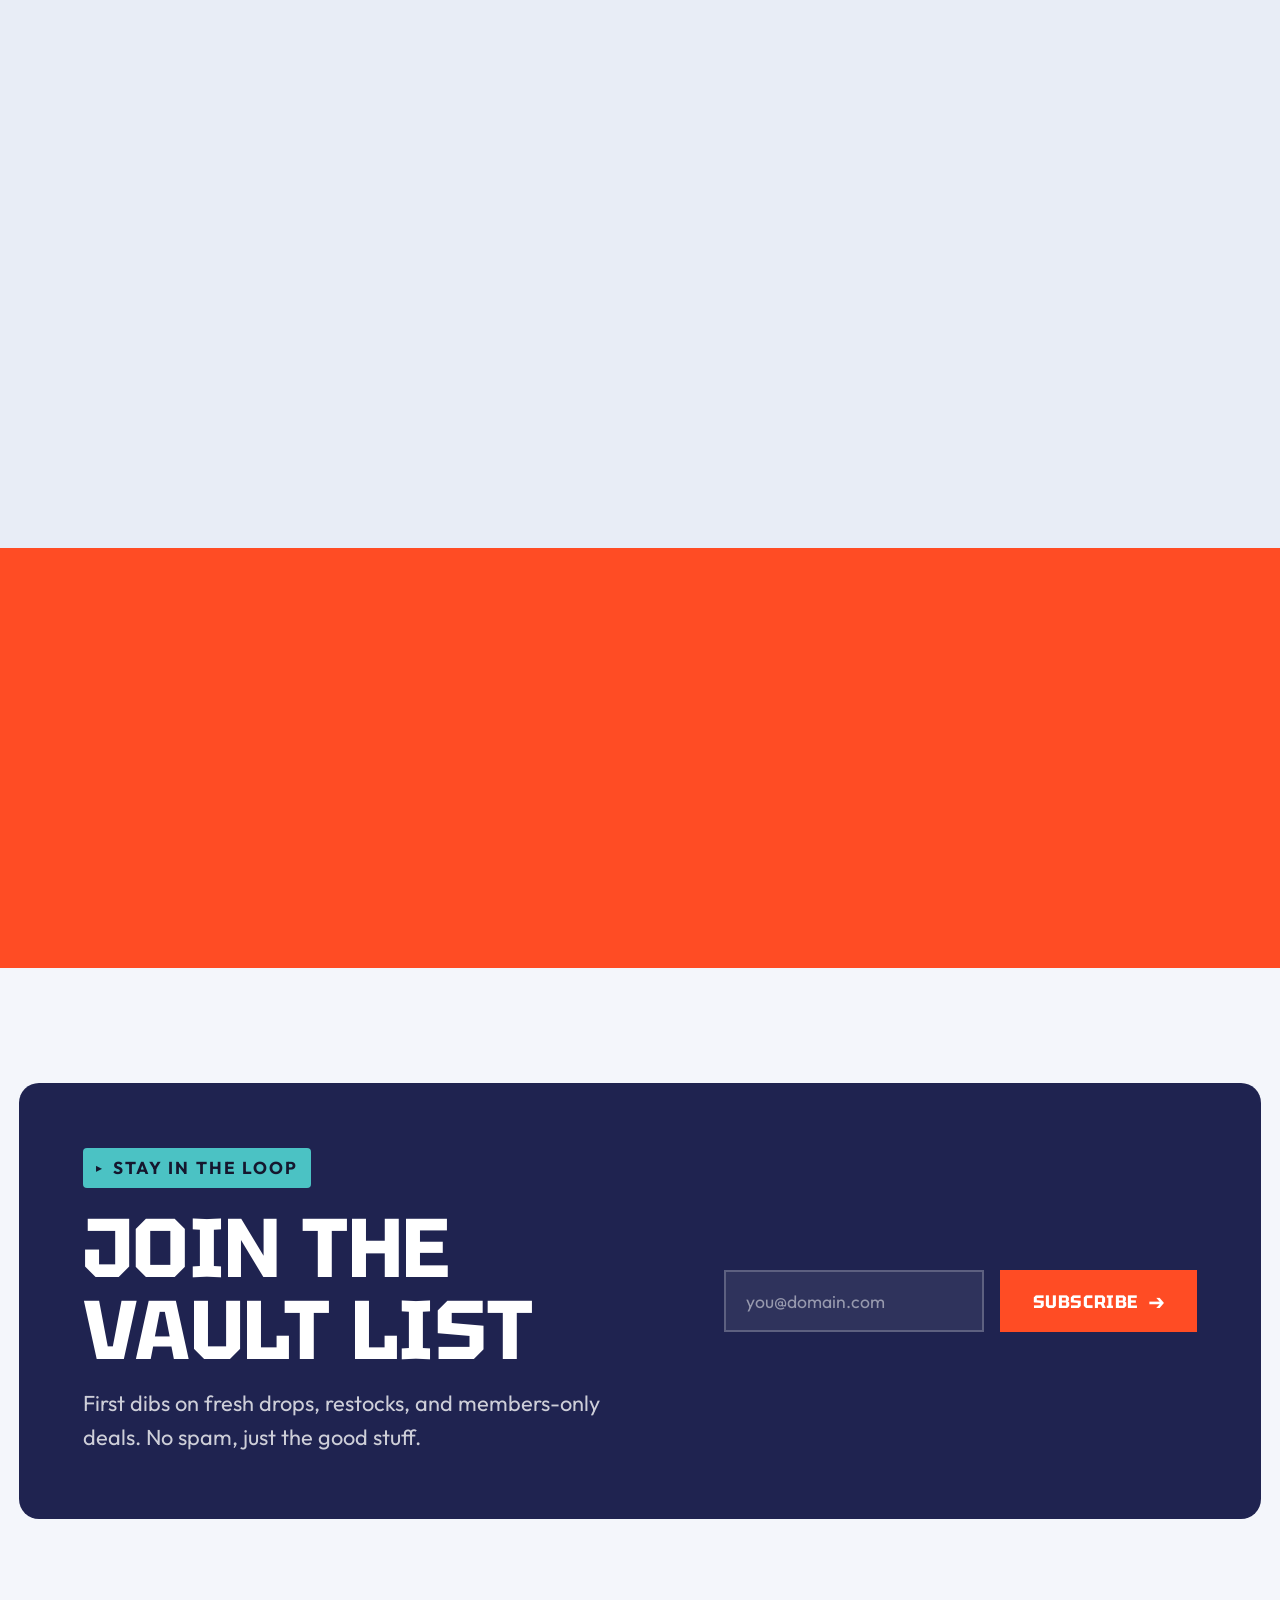
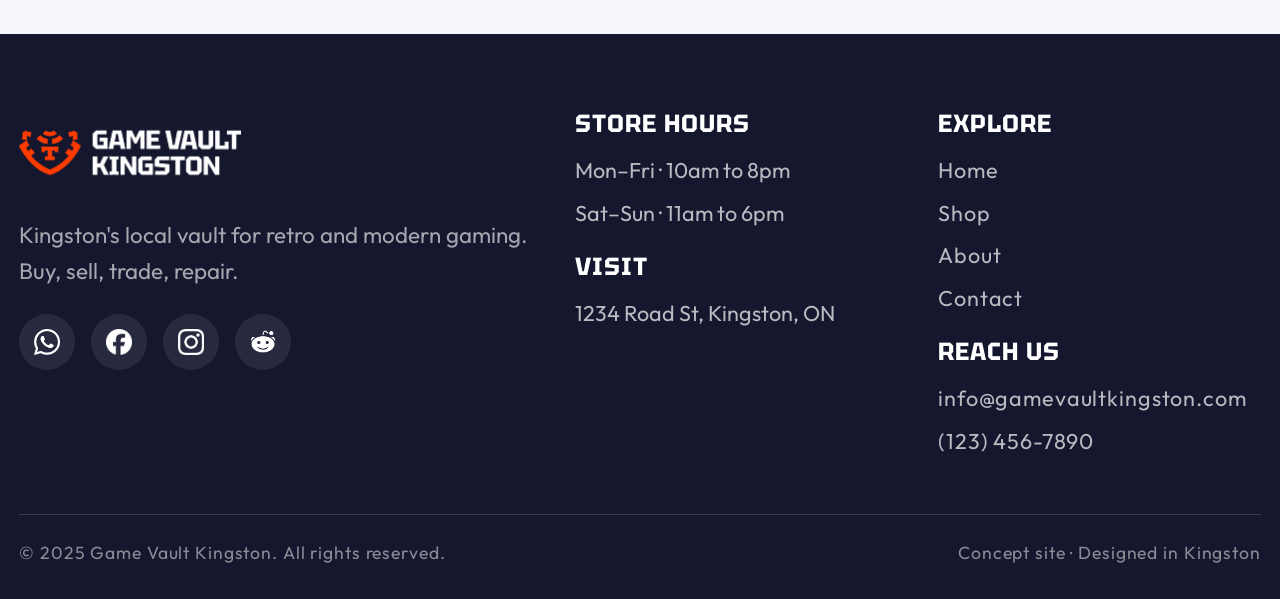
==== commit 5e1a605d: "Update index.html" ====
--- a/index.html
+++ b/index.html
@@ -16,9 +16,8 @@
   <header class="site-header">
     <div class="shell site-header__inner">
       <a class="brand" href="index.html" aria-label="Game Vault Kingston home">
-        <img src="img/logo-dark.png" alt="">
+        <img src="img/logo-mobile.png" alt="">
       </a>
-
       <nav class="nav" id="nav-menu" aria-label="Primary">
         <ul>
           <li><a href="index.html" aria-current="page">Home</a></li>
@@ -26,10 +25,27 @@
           <li><a href="about.html">About</a></li>
           <li><a href="contact.html">Contact</a></li>
         </ul>
+        <div class="nav__mobile-actions">
+          <a href="#" class="nav__cart">
+            <svg viewBox="0 0 24 24" fill="none" stroke="currentColor" stroke-width="2" stroke-linecap="round" stroke-linejoin="round"><circle cx="9" cy="21" r="1"></circle><circle cx="20" cy="21" r="1"></circle><path d="M1 1h4l2.68 13.39a2 2 0 0 0 2 1.61h9.72a2 2 0 0 0 2-1.61L23 6H6"></path></svg>
+            Cart
+          </a>
+          <a href="contact.html" class="btn">Visit the vault</a>
+        </div>
       </nav>
-
-      <a href="shop.html" class="btn header-cta">Visit the vault</a>
-
+      <div class="nav-actions">
+        <button class="icon-btn" type="button" aria-label="Search">
+          <svg viewBox="0 0 24 24" fill="none" stroke="currentColor" stroke-width="2" stroke-linecap="round" stroke-linejoin="round"><circle cx="11" cy="11" r="8"></circle><path d="m21 21-4.3-4.3"></path></svg>
+        </button>
+        <button class="icon-btn" type="button" aria-label="Cart">
+          <svg viewBox="0 0 24 24" fill="none" stroke="currentColor" stroke-width="2" stroke-linecap="round" stroke-linejoin="round"><circle cx="9" cy="21" r="1"></circle><circle cx="20" cy="21" r="1"></circle><path d="M1 1h4l2.68 13.39a2 2 0 0 0 2 1.61h9.72a2 2 0 0 0 2-1.61L23 6H6"></path></svg>
+        </button>
+        <button class="icon-btn icon-btn--lang" type="button" aria-label="Language: English">
+          <svg viewBox="0 0 24 24" fill="none" stroke="currentColor" stroke-width="2" stroke-linecap="round" stroke-linejoin="round"><circle cx="12" cy="12" r="10"></circle><path d="M2 12h20"></path><path d="M12 2a15.3 15.3 0 0 1 4 10 15.3 15.3 0 0 1-4 10 15.3 15.3 0 0 1-4-10 15.3 15.3 0 0 1 4-10z"></path></svg>
+          <span>EN</span>
+        </button>
+        <a href="contact.html" class="btn header-cta">Visit the vault</a>
+      </div>
       <button class="menu-btn" id="menu-btn" aria-expanded="false" aria-controls="nav-menu" aria-label="Open menu">
         <span></span><span></span><span></span>
       </button>
@@ -68,14 +84,6 @@
       </div>
     </section>
 
-    <!-- ============================ RIBBON ============================ -->
-    <div class="ribbon" aria-hidden="true">
-      <div class="ribbon__track">
-        <span>Retro&nbsp;&nbsp;Modern&nbsp;&nbsp;Collectibles&nbsp;&nbsp;Repairs&nbsp;&nbsp;Trade-ins</span>
-        <span>Retro&nbsp;&nbsp;Modern&nbsp;&nbsp;Collectibles&nbsp;&nbsp;Repairs&nbsp;&nbsp;Trade-ins</span>
-      </div>
-    </div>
-
     <!-- ============================ GAME OF THE DAY ============================ -->
     <section class="section gotd">
       <div class="shell">
@@ -103,41 +111,49 @@
         <div class="product-grid">
           <article class="card reveal">
             <div class="card__media"><img src="img/product-1.jpg" alt="Stack of video game cases"></div>
+            <div class="card__body">
             <h3>Games</h3>
             <p>Retro classics to fresh releases. Level up your collection.</p>
             <div class="card__foot">
               <span class="price"><span class="from">From</span>$19.89</span>
               <a href="shop.html" class="btn">View</a>
             </div>
+            </div>
           </article>
 
           <article class="card reveal">
             <div class="card__media"><img src="img/product-2.jpg" alt="Gaming console"></div>
+            <div class="card__body">
             <h3>Consoles</h3>
             <p>Next-gen power and tested retro systems, ready to play.</p>
             <div class="card__foot">
               <span class="price"><span class="from">From</span>$25.99</span>
               <a href="shop.html" class="btn">View</a>
             </div>
+            </div>
           </article>
 
           <article class="card reveal">
             <div class="card__media"><img src="img/product-3.jpg" alt="Gaming collectible figures"></div>
+            <div class="card__body">
             <h3>Collectibles</h3>
             <p>Exclusive figures and display pieces for true fans.</p>
             <div class="card__foot">
               <span class="price"><span class="from">From</span>$42.99</span>
               <a href="shop.html" class="btn">View</a>
             </div>
+            </div>
           </article>
 
           <article class="card reveal">
             <div class="card__media"><img src="img/product-4.jpg" alt="Gaming accessories"></div>
+            <div class="card__body">
             <h3>Accessories</h3>
             <p>Controllers, cables, keyboards. Everything to finish the setup.</p>
             <div class="card__foot">
               <span class="price"><span class="from">From</span>$15.99</span>
               <a href="shop.html" class="btn">View</a>
+            </div>
             </div>
           </article>
         </div>
@@ -261,6 +277,15 @@
         </div>
       </div>
     </section>
+
+    <!-- ============================ MARQUEE ============================ -->
+    <!-- ============================ RIBBON ============================ -->
+    <div class="ribbon" aria-hidden="true">
+      <div class="ribbon__track">
+        <span>Retro&nbsp;&nbsp;Modern&nbsp;&nbsp;Collectibles&nbsp;&nbsp;Repairs&nbsp;&nbsp;Trade-ins</span>
+        <span>Retro&nbsp;&nbsp;Modern&nbsp;&nbsp;Collectibles&nbsp;&nbsp;Repairs&nbsp;&nbsp;Trade-ins</span>
+      </div>
+    </div>
 
     <!-- ============================ TRADE-IN PROCESS ============================ -->
     <section class="section process on-dark" id="trade">
@@ -411,7 +436,7 @@
 
       <div class="footer-base">
         <span>© 2025 Game Vault Kingston. All rights reserved.</span>
-        <span>Concept site · Designed by Quinnspire</span>
+        <span>Concept site · Designed in Kingston</span>
       </div>
     </div>
   </footer>
--- a/css/styles.css
+++ b/css/styles.css
@@ -44,7 +44,7 @@
   --r:        14px;
   --r-lg:     20px;
   --r-pill:   999px;
-  --logo-nav: 3rem;   /* nav logo height — bump this if you want it even larger */
+  --logo-nav: 3.5rem;   /* nav logo height — bump this if you want it even larger */
 
   /* Pixel-stepped corner: the brand "vault notch" signature */
   --notch:    18px;
@@ -245,7 +245,10 @@
   background: rgba(244,246,251,.82);
   backdrop-filter: saturate(140%) blur(12px);
   border-bottom: 1px solid var(--line);
-}
+  transition: transform .35s var(--ease);
+  will-change: transform;
+}
+.site-header.is-hidden { transform: translateY(-100%); }
 .site-header__inner {
   display: flex;
   align-items: center;
@@ -305,7 +308,7 @@
   position: absolute;
   top: 100%; left: 0; right: 0;
   background: var(--ink);
-  padding: 2rem var(--gut) 2rem;
+  padding: 1.5rem var(--gut) 2rem;
   display: none;
 }
 .nav.is-open { display: block; }
@@ -405,7 +408,7 @@
 /* ============================================================
    7b. STATS BAND
    ============================================================ */
-.stats { background: var(--orange); }
+.stats { background: var(--ink); }
 .stats__grid {
   display: grid;
   grid-template-columns: 1fr;
@@ -418,15 +421,15 @@
   font-weight: 700;
   font-size: clamp(3rem, 6vw, 5rem);
   line-height: .9;
-  color: var(--ink);
+  color: var(--white);
 }
 .stat-item span {
   font-family: var(--font-mono);
   font-size: var(--fs-tag);
   letter-spacing: .08em;
   text-transform: uppercase;
-  color: var(--ink);
-  opacity: .72;
+  color: var(--white);
+  opacity: .85;
   max-width: 26ch;
 }
 
@@ -434,10 +437,9 @@
    8. MARQUEE RIBBON
    ============================================================ */
 .ribbon {
-  background: var(--ink);
-  color: var(--paper);
+  background: var(--orange);
+  color: var(--white);
   overflow: hidden;
-  border-block: 2px solid var(--orange);
 }
 .ribbon__track {
   display: flex;
@@ -452,7 +454,7 @@
   font-size: 1.05rem;
 }
 .ribbon__track span { display: inline-flex; align-items: center; gap: 2.5rem; white-space: nowrap; }
-.ribbon__track span::after { content: "◆"; color: var(--orange); }
+.ribbon__track span::after { content: "◆"; color: var(--white); }
 @keyframes scroll-x { to { transform: translateX(-50%); } }
 .ribbon:hover .ribbon__track { animation-play-state: paused; }
 
@@ -482,7 +484,7 @@
 .card__media img { width: 100%; height: 100%; object-fit: cover; }
 .card h3 { font-size: 1.35rem; font-weight: 700; margin-bottom: 1.15rem; }
 .card p { color: var(--muted); font-size: .98rem; margin-bottom: 2.25rem; }
-.card__foot { display: flex; flex-wrap: wrap; align-items: center; justify-content: space-between; gap: 1.1rem 1.25rem; margin-top: auto; }
+.card__foot { margin-top: auto; display: flex; flex-direction: column; align-items: stretch; gap: 1.1rem; }
 .price {
   font-family: var(--font-mono);
   font-weight: 700;
@@ -490,6 +492,7 @@
   color: var(--ink);
 }
 .price .from { font-size: .55em; color: var(--muted); display: block; letter-spacing: .12em; text-transform: uppercase; }
+.card .btn { width: 100%; justify-content: center; }
 /* View button uses full primary .btn sizing */
 
 /* ============================================================
@@ -531,7 +534,7 @@
 .svc:hover { transform: translateY(-8px); background: var(--ink); color: var(--paper); box-shadow: var(--shadow-hi); }
 .svc:hover h3 { color: var(--white); }
 .svc:hover p { color: rgba(255,255,255,.78); }
-.svc:hover .svc__mark { background: var(--orange); color: var(--ink); }
+.svc:hover .svc__mark { background: var(--orange); color: var(--white); }
 .svc__mark {
   width: 3rem; height: 3rem; display: grid; place-items: center;
   border-radius: 12px; background: var(--paper-2); color: var(--orange);
@@ -632,11 +635,11 @@
 /* ============================================================
    15. CTA BAND — the boldness showpiece
    ============================================================ */
-.cta-band { background: var(--orange); color: var(--ink); }
+.cta-band { background: var(--orange); color: var(--white); }
 .cta-band .shell { padding-block: clamp(3.5rem, 7vw, 6rem); }
 .cta-band__inner { display: grid; gap: 2rem; align-items: center; }
 @media (min-width: 880px) { .cta-band__inner { grid-template-columns: 1.4fr auto; } }
-.cta-band h2 { font-size: clamp(2.2rem, 5.5vw, 4.5rem); font-weight: 700; line-height: .92; }
+.cta-band h2 { font-size: clamp(2.2rem, 5.5vw, 4.5rem); font-weight: 700; line-height: .92; color: var(--white); }
 .cta-band__meta {
   font-family: var(--font-mono); font-weight: 700; font-size: .8rem;
   letter-spacing: .14em; text-transform: uppercase; margin-bottom: 1rem;
@@ -818,6 +821,47 @@
 .news-form input::placeholder { color: rgba(255,255,255,.5); }
 .news-form input:focus { outline: none; border-color: var(--orange); box-shadow: 0 0 0 3px rgba(255,76,36,.25); }
 .news-form .btn { white-space: nowrap; }
+
+/* Section head action (e.g. See all) */
+.sec-head__action { display: flex; align-items: flex-end; }
+@media (min-width: 880px) { .sec-head--split .sec-head__action { justify-content: flex-end; } }
+
+/* ===== GAME CARDS (featured games / shop) ===== */
+.games-grid { display: grid; grid-template-columns: 1fr; gap: 1.5rem; }
+@media (min-width: 560px) { .games-grid { grid-template-columns: repeat(2,1fr); gap: 1.75rem; } }
+@media (min-width: 1024px){ .games-grid { grid-template-columns: repeat(4,1fr); gap: 2rem; } }
+
+.game-card {
+  display: flex; flex-direction: column;
+  background: var(--card); border-radius: var(--r-lg); overflow: hidden;
+  box-shadow: var(--shadow); color: var(--ink);
+  transition: transform .25s var(--ease), box-shadow .25s var(--ease);
+}
+.game-card:hover { transform: translateY(-6px); box-shadow: var(--shadow-hi); }
+.game-card__media { aspect-ratio: 3 / 4; overflow: hidden; background: var(--paper-2); }
+.game-card__media img { width: 100%; height: 100%; object-fit: cover; transition: transform .45s var(--ease); }
+.game-card:hover .game-card__media img { transform: scale(1.05); }
+.game-card__body { padding: clamp(1.15rem, 1.6vw, 1.6rem); display: flex; flex-direction: column; gap: .8rem; flex: 1; }
+.game-card__title { font-size: clamp(1.2rem, 1vw + .9rem, 1.65rem); font-weight: 700; line-height: 1.05; }
+.game-card__tags { display: flex; flex-wrap: wrap; gap: .45rem; }
+.game-card__tags span {
+  font-family: var(--font-body); font-weight: 600;
+  font-size: clamp(.8rem, .3vw + .7rem, 1rem);
+  color: var(--muted); background: var(--paper-2);
+  padding: .28rem .7rem; border-radius: var(--r-pill);
+}
+.game-card__price {
+  margin-top: auto; padding-top: .5rem;
+  font-weight: 700; color: var(--ink);
+  font-size: clamp(1.2rem, .5vw + 1rem, 1.55rem);
+}
+.game-card__price .free { color: var(--cyan); }
+
+/* ===== GAME OF THE DAY ===== */
+.gotd__banner { display: block; border-radius: var(--r-lg); overflow: hidden; box-shadow: var(--shadow-hi); }
+.gotd__banner img { width: 100%; aspect-ratio: 16 / 9; object-fit: cover; display: block; transition: transform .5s var(--ease); }
+.gotd__banner:hover img { transform: scale(1.03); }
+@media (max-width: 600px) { .gotd__banner img { aspect-ratio: 4 / 3; } }
 
 /* ============================================================
    20. FOOTER
